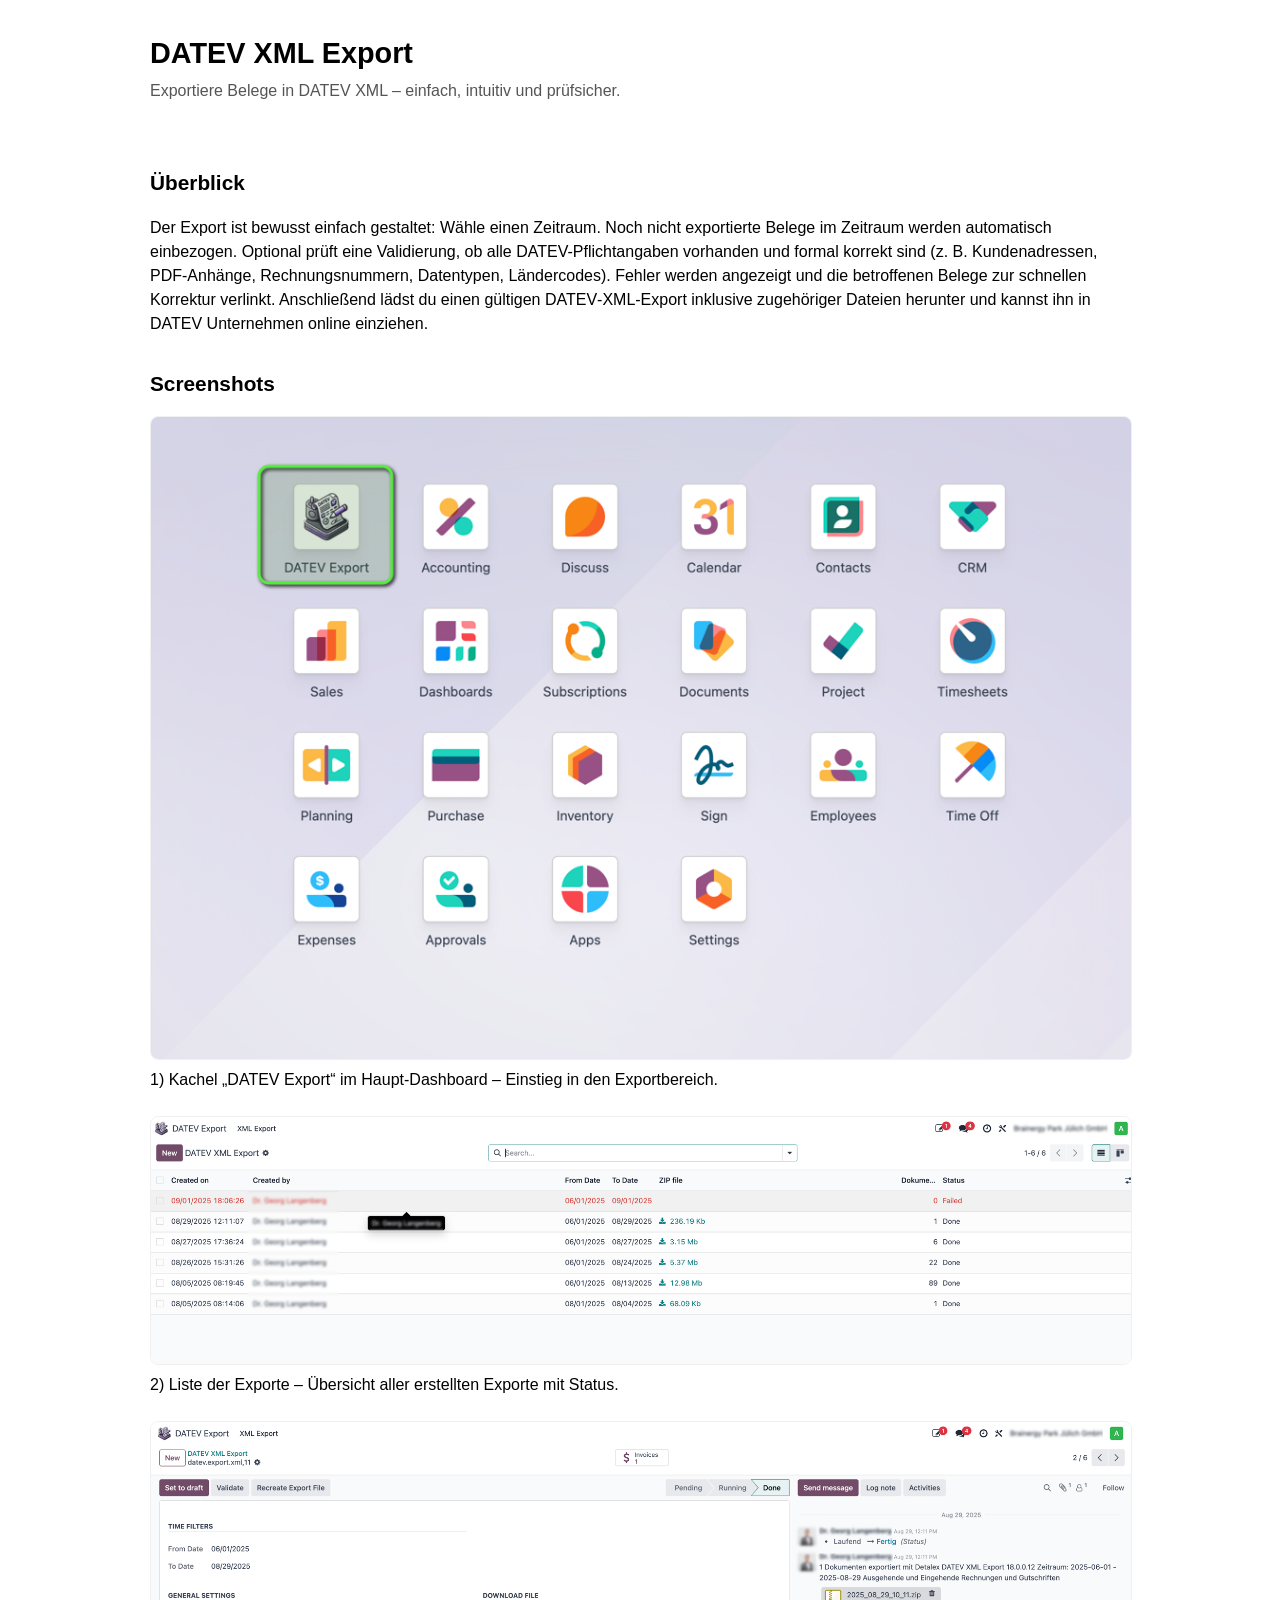
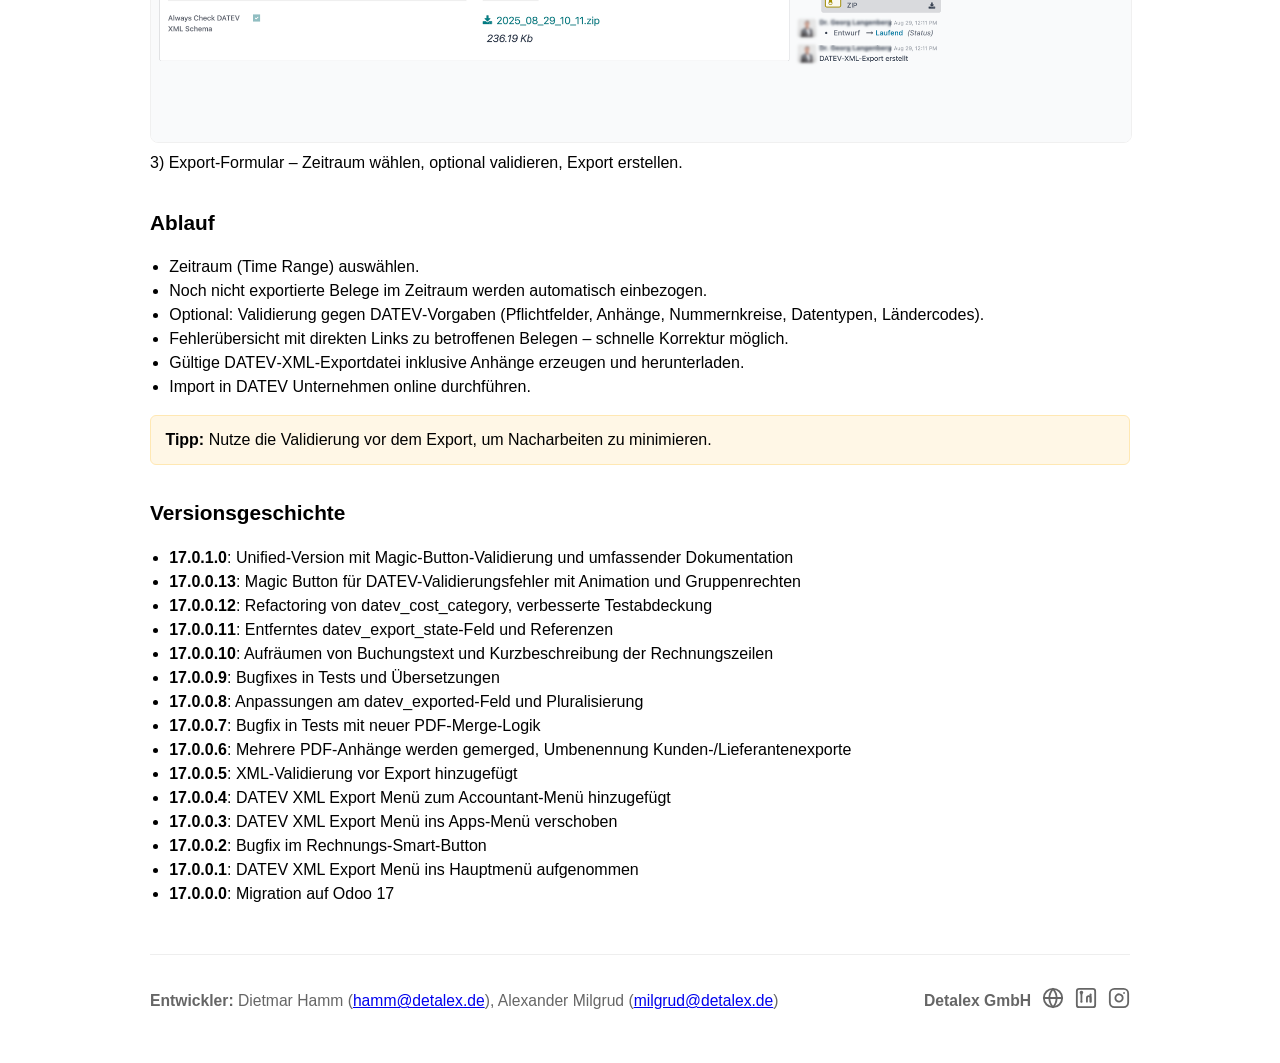
==== dtx_datev_export_xml/static/description/index.html @ f7211de0 "Update DATEV export modules for Odoo 17.0 Modules updated:   • dtx_datev_export_xml   • dtx_datev_ex" ====
<!DOCTYPE html>
<html lang="de">
<head>
  <meta charset="utf-8" />
  <meta name="viewport" content="width=device-width, initial-scale=1" />
  <title>DATEV XML Export</title>
  <style>
    :root {
      color-scheme: light dark;
    }
    body {
      font-family: -apple-system, BlinkMacSystemFont, Segoe UI, Roboto, Helvetica, Arial, "Apple Color Emoji", "Segoe UI Emoji";
      line-height: 1.5;
      margin: 0;
      padding: 0 1rem 3rem;
      max-width: 980px;
      margin-inline: auto;
    }
    header {
      padding: 2rem 0 1rem;
    }
    h1 { margin: 0 0 .25rem; font-size: 1.8rem; }
    h2 { margin-top: 2rem; font-size: 1.3rem; }
    p.lead { color: #555; margin-top: 0; }
    .grid img {
      display: block;
      width: 100%;
      height: auto;
      border-radius: 8px;
      border: 1px solid rgba(0,0,0,.06);
      margin-bottom: .5rem;
    }
    .grid p {
      margin-bottom: 1.5rem;
    }
    ul { padding-left: 1.2rem; }
    .note {
      background: #fff7e6;
      border: 1px solid #ffe8b3;
      padding: .75rem .9rem;
      border-radius: 6px;
    }
    @media (prefers-color-scheme: dark) {
      body { color: #ddd; background: #111; }
      p.lead { color: #bbb; }
      figure { background: #1a1a1a; border-color: #2a2a2a; }
      figcaption { background: #151515; border-top-color: #2a2a2a; color: #bbb; }
      .note { background: #2a2418; border-color: #4a3c1a; }
    }
  </style>
</head>
<body>
  <header>
    <h1>DATEV XML Export</h1>
    <p class="lead">Exportiere Belege in DATEV XML – einfach, intuitiv und prüfsicher.</p>
  </header>

  <section>
    <h2>Überblick</h2>
    <p>
      Der Export ist bewusst einfach gestaltet: Wähle einen Zeitraum. Noch nicht exportierte Belege
      im Zeitraum werden automatisch einbezogen. Optional prüft eine Validierung, ob alle DATEV-Pflichtangaben
      vorhanden und formal korrekt sind (z.&nbsp;B. Kundenadressen, PDF‑Anhänge, Rechnungsnummern, Datentypen,
      Ländercodes). Fehler werden angezeigt und die betroffenen Belege zur schnellen Korrektur verlinkt.
      Anschließend lädst du einen gültigen DATEV‑XML‑Export inklusive zugehöriger Dateien herunter und kannst
      ihn in DATEV Unternehmen online einziehen.
    </p>
  </section>

  <section>
    <h2>Screenshots</h2>
    <div class="grid">
      <p>
        <img src="./1.png" alt="Kachel DATEV Export im Haupt-Dashboard" />
        1) Kachel „DATEV Export“ im Haupt‑Dashboard – Einstieg in den Exportbereich.
      </p>
      <p>
        <img src="./2.png" alt="Liste der Exporte mit Status" />
        2) Liste der Exporte – Übersicht aller erstellten Exporte mit Status.
      </p>
      <p>
        <img src="./3.png" alt="Exportformular mit Zeitraum und Validierungsoptionen" />
        3) Export‑Formular – Zeitraum wählen, optional validieren, Export erstellen.
      </p>
    </div>
  </section>

  <section>
    <h2>Ablauf</h2>
    <ul>
      <li>Zeitraum (Time Range) auswählen.</li>
      <li>Noch nicht exportierte Belege im Zeitraum werden automatisch einbezogen.</li>
      <li>Optional: Validierung gegen DATEV‑Vorgaben (Pflichtfelder, Anhänge, Nummernkreise, Datentypen, Ländercodes).</li>
      <li>Fehlerübersicht mit direkten Links zu betroffenen Belegen – schnelle Korrektur möglich.</li>
      <li>Gültige DATEV‑XML‑Exportdatei inklusive Anhänge erzeugen und herunterladen.</li>
      <li>Import in DATEV Unternehmen online durchführen.</li>
    </ul>
    <p class="note"><strong>Tipp:</strong> Nutze die Validierung vor dem Export, um Nacharbeiten zu minimieren.</p>
  </section>
  <section>
    <h2>Versionsgeschichte</h2>
    <ul>
      <li><b>17.0.1.0</b>: Unified-Version mit Magic-Button-Validierung und umfassender Dokumentation</li>
      <li><b>17.0.0.13</b>: Magic Button für DATEV-Validierungsfehler mit Animation und Gruppenrechten</li>
      <li><b>17.0.0.12</b>: Refactoring von datev_cost_category, verbesserte Testabdeckung</li>
      <li><b>17.0.0.11</b>: Entferntes datev_export_state-Feld und Referenzen</li>
      <li><b>17.0.0.10</b>: Aufräumen von Buchungstext und Kurzbeschreibung der Rechnungszeilen</li>
      <li><b>17.0.0.9</b>: Bugfixes in Tests und Übersetzungen</li>
      <li><b>17.0.0.8</b>: Anpassungen am datev_exported-Feld und Pluralisierung</li>
      <li><b>17.0.0.7</b>: Bugfix in Tests mit neuer PDF-Merge-Logik</li>
      <li><b>17.0.0.6</b>: Mehrere PDF-Anhänge werden gemerged, Umbenennung Kunden-/Lieferantenexporte</li>
      <li><b>17.0.0.5</b>: XML-Validierung vor Export hinzugefügt</li>
      <li><b>17.0.0.4</b>: DATEV XML Export Menü zum Accountant-Menü hinzugefügt</li>
      <li><b>17.0.0.3</b>: DATEV XML Export Menü ins Apps-Menü verschoben</li>
      <li><b>17.0.0.2</b>: Bugfix im Rechnungs-Smart-Button</li>
      <li><b>17.0.0.1</b>: DATEV XML Export Menü ins Hauptmenü aufgenommen</li>
      <li><b>17.0.0.0</b>: Migration auf Odoo 17</li>
    </ul>
  </section>
  <footer style="margin-top:3rem; padding-top:2rem; border-top:1px solid #eee; font-size:.98rem; color:#666; display:flex; flex-wrap:wrap; align-items:center; gap:1.2em;">
    <div>
      <strong>Entwickler:</strong> Dietmar Hamm (<a href="mailto:hamm@detalex.de">hamm@detalex.de</a>),
      Alexander Milgrud (<a href="mailto:milgrud@detalex.de">milgrud@detalex.de</a>)
    </div>
    <div style="margin-left:auto; display:flex; align-items:center; gap:.7em;">
      <strong>Detalex GmbH</strong>
      <a href="https://detalex.de" target="_blank" title="Website" style="display:inline-block; vertical-align:middle;"><svg width="22" height="22" viewBox="0 0 24 24" fill="none" stroke="#666" stroke-width="2" stroke-linecap="round" stroke-linejoin="round"><circle cx="12" cy="12" r="10"/><line x1="2" y1="12" x2="22" y2="12"/><path d="M12 2a15.3 15.3 0 0 1 4 10 15.3 15.3 0 0 1-4 10 15.3 15.3 0 0 1-4-10A15.3 15.3 0 0 1 12 2z"/></svg></a>
      <a href="https://www.linkedin.com/in/dietmar-hamm-22a93b75/" target="_blank" title="LinkedIn" style="display:inline-block; vertical-align:middle;"><svg width="22" height="22" viewBox="0 0 24 24" fill="none" stroke="#666" stroke-width="2" stroke-linecap="round" stroke-linejoin="round"><rect x="2" y="2" width="20" height="20" rx="2.5"/><line x1="7" y1="8" x2="7" y2="16"/><line x1="7" y1="16" x2="7" y2="16"/><circle cx="7" cy="6" r="1"/><path d="M17 16v-4a2 2 0 0 0-4 0v4"/><line x1="17" y1="8" x2="17" y2="16"/></svg></a>
      <a href="https://www.instagram.com/detalex_gmbh/" target="_blank" title="Instagram" style="display:inline-block; vertical-align:middle;"><svg width="22" height="22" viewBox="0 0 24 24" fill="none" stroke="#666" stroke-width="2" stroke-linecap="round" stroke-linejoin="round"><rect x="2" y="2" width="20" height="20" rx="5"/><path d="M16 11.37A4 4 0 1 1 12.63 8 4 4 0 0 1 16 11.37z"/><line x1="17.5" y1="6.5" x2="17.5" y2="6.5"/></svg></a>
    </div>
  </footer>
</body>
</html>
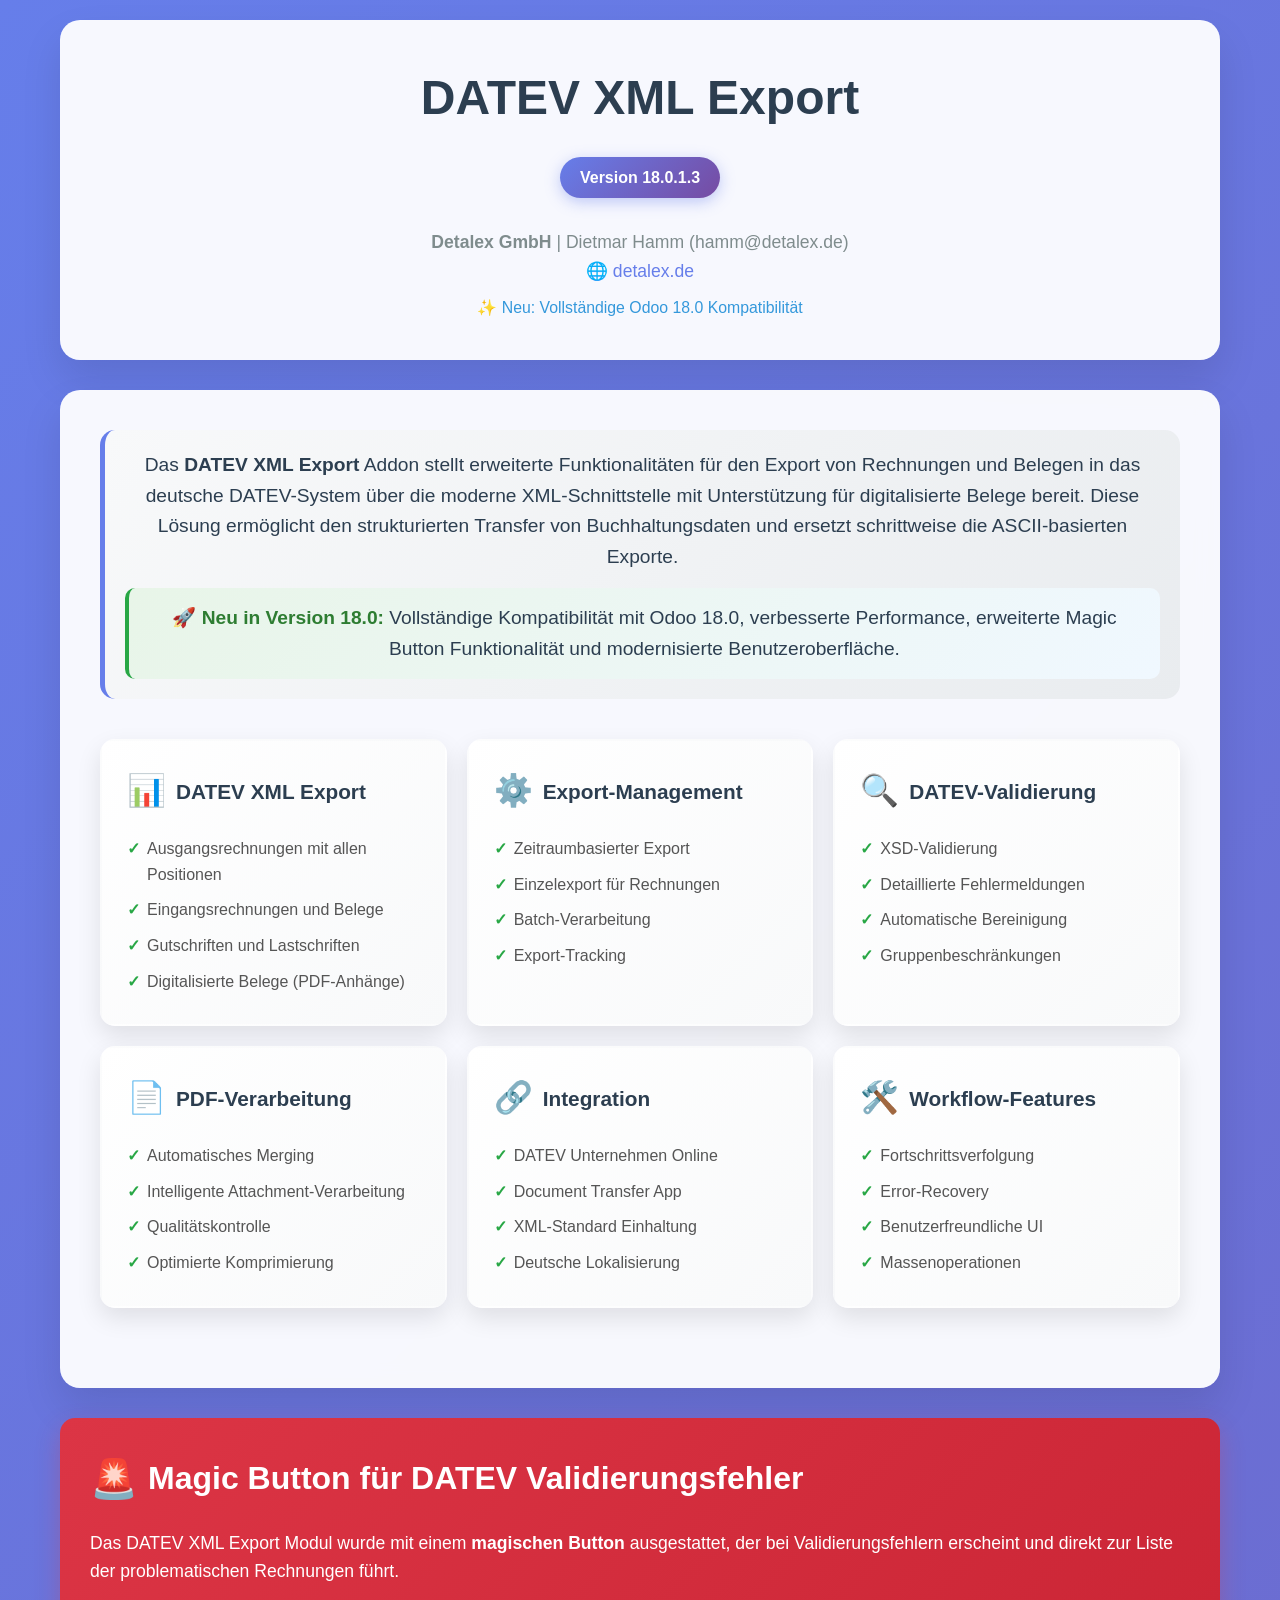
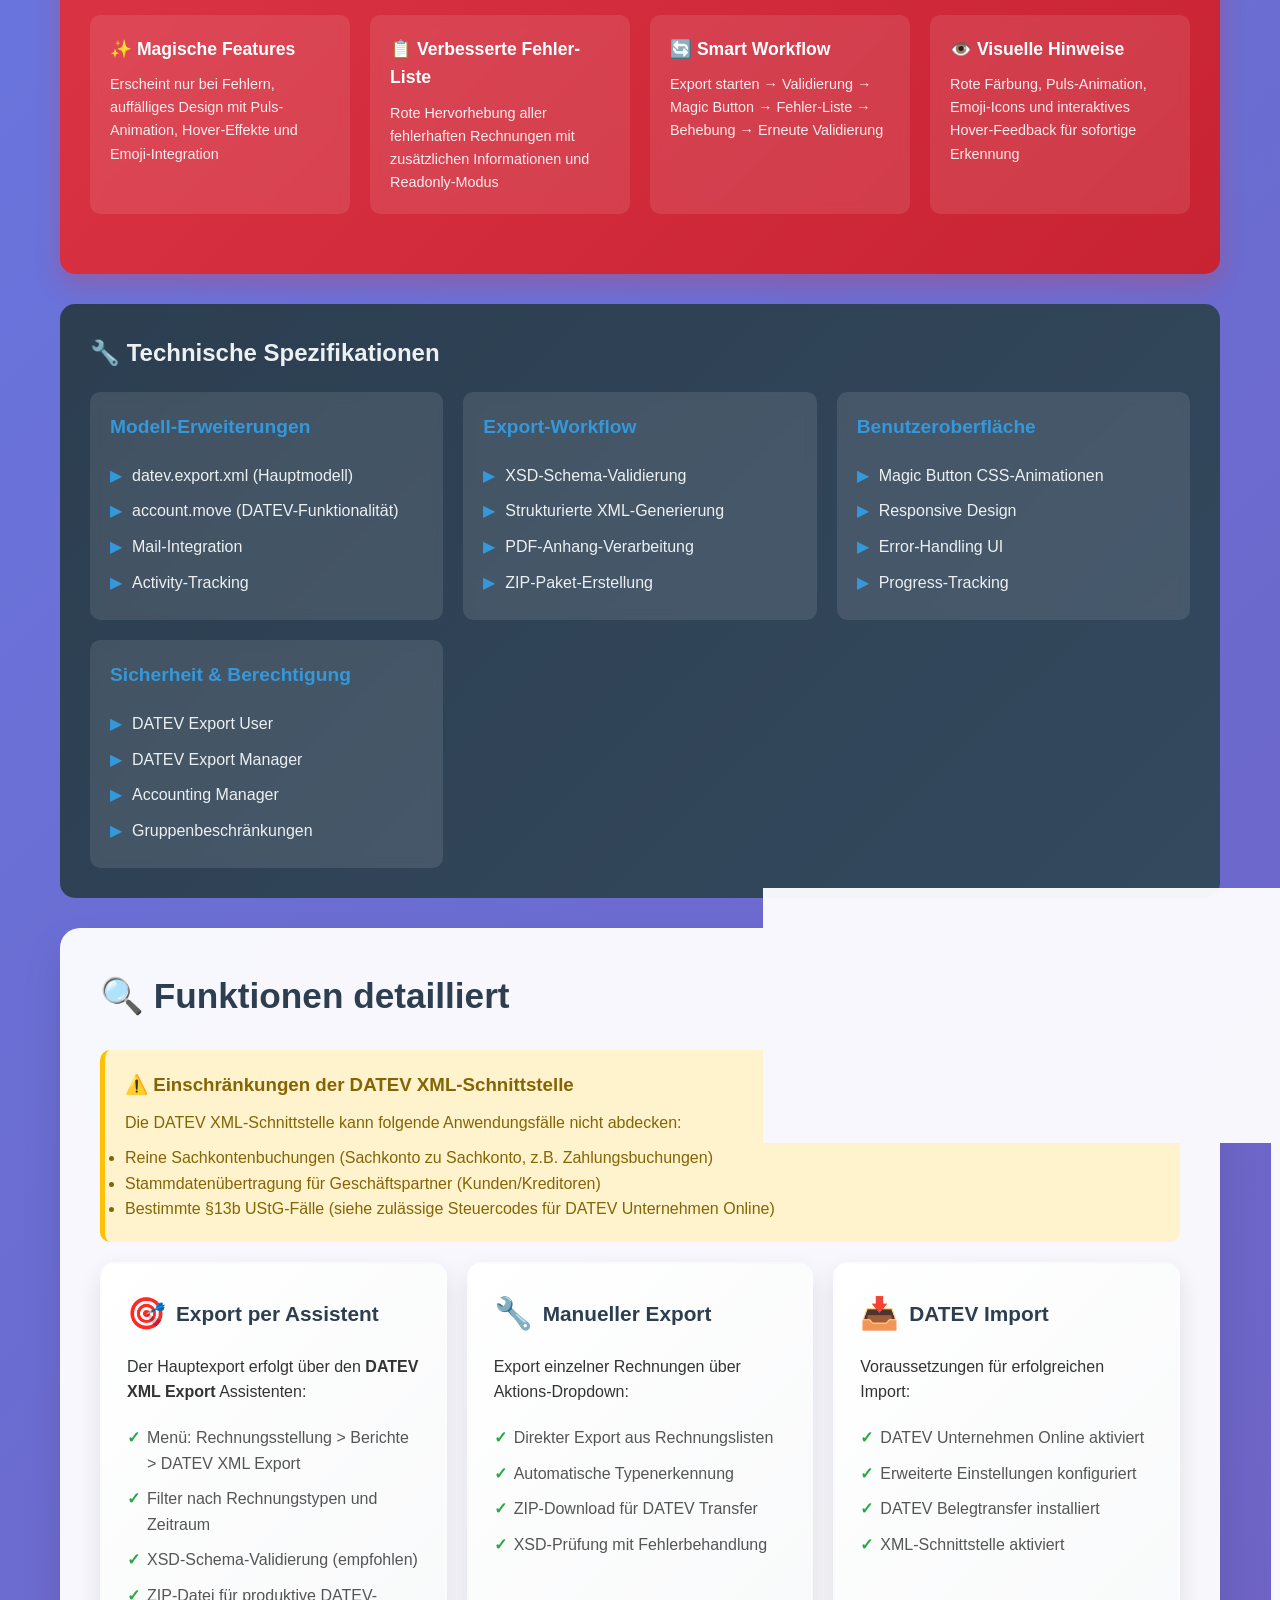
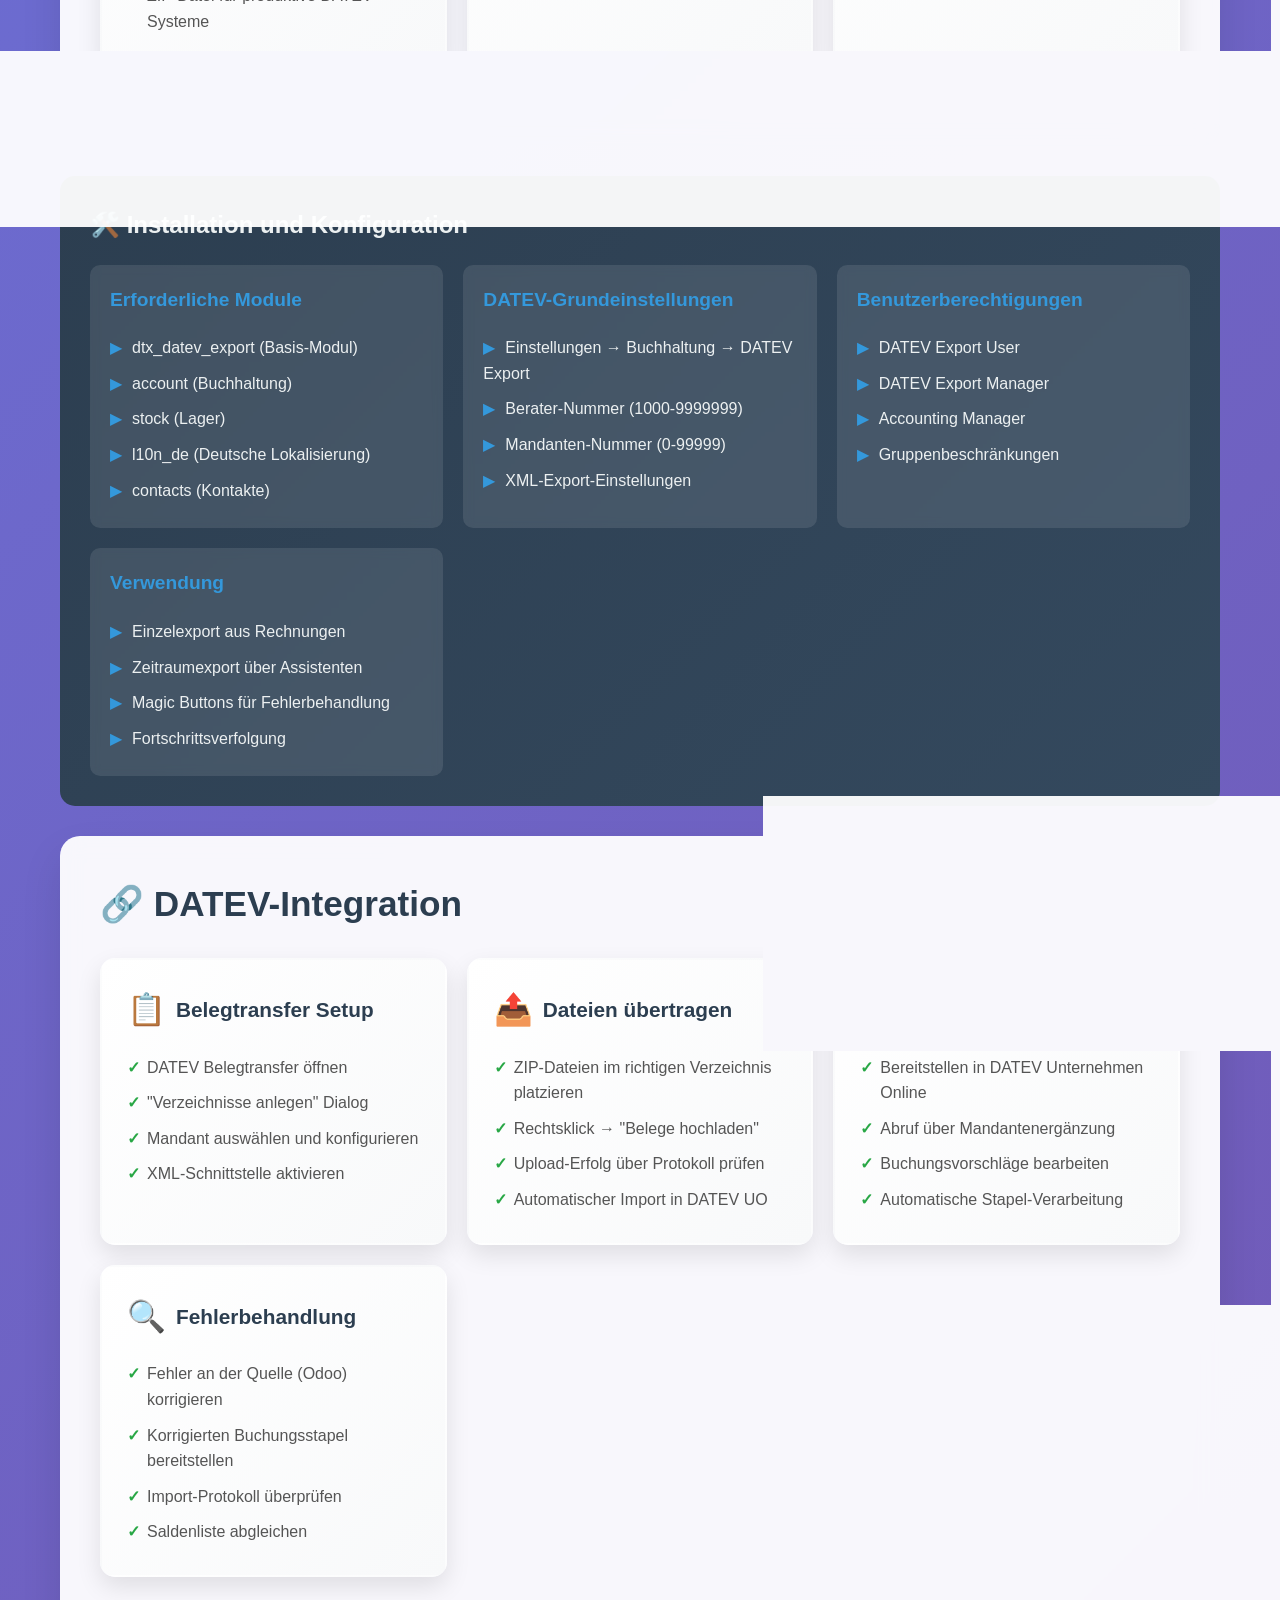
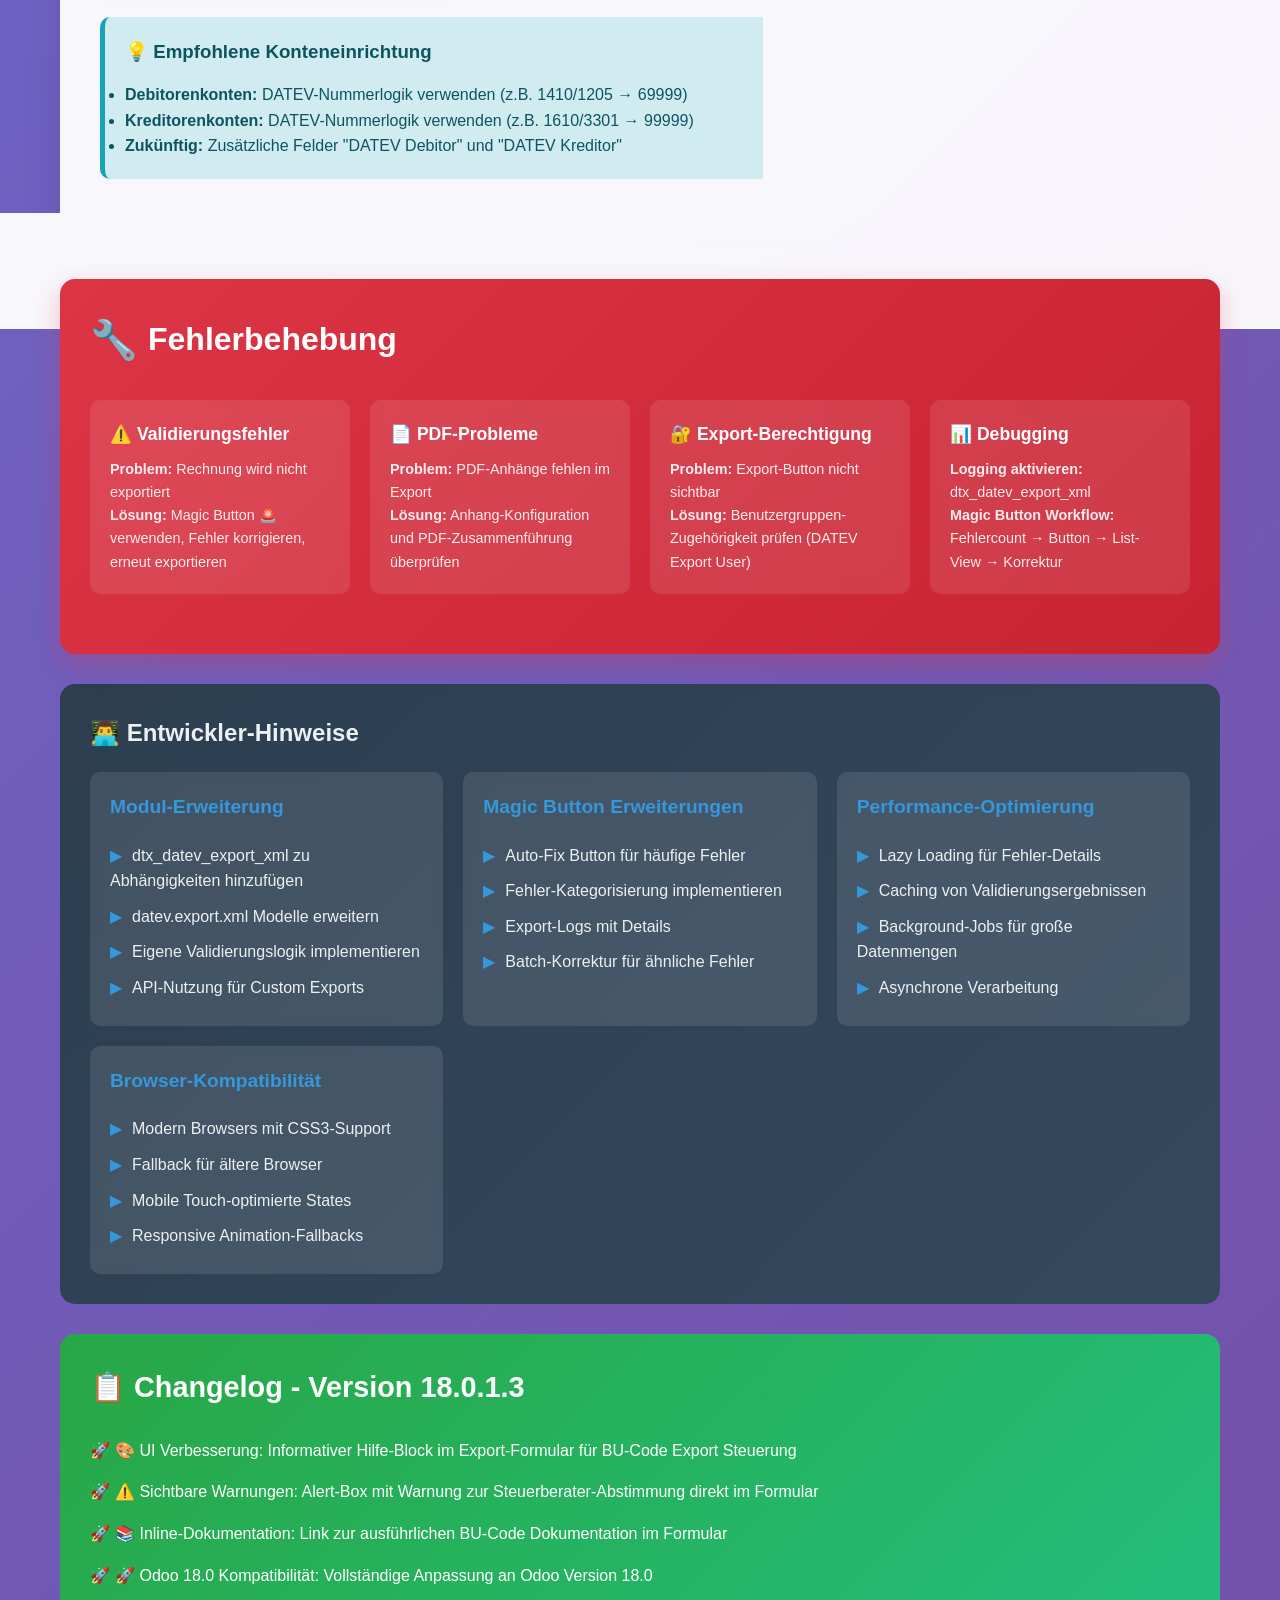
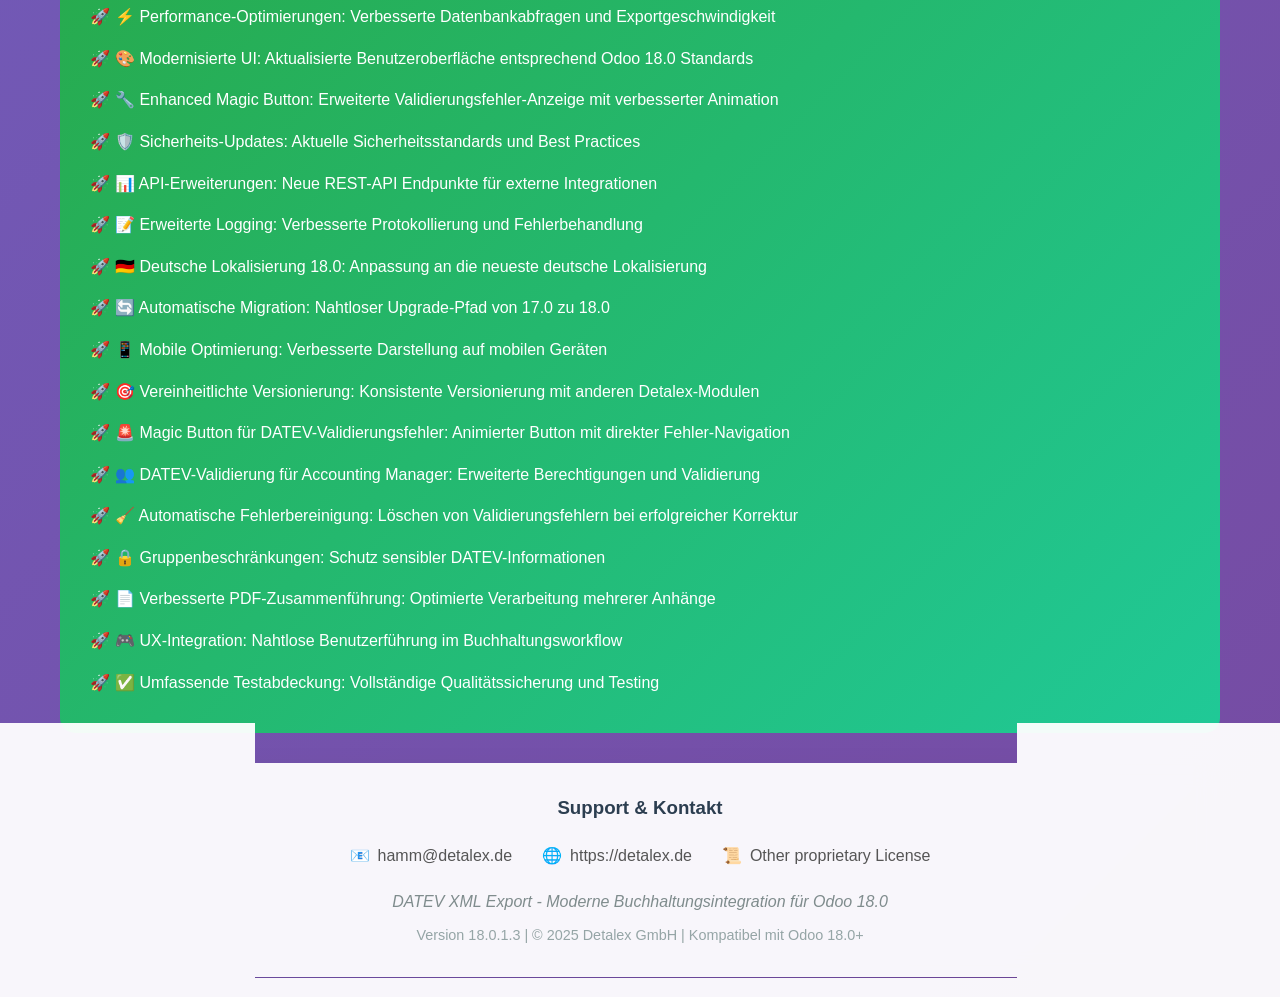
==== commit 75868050: "Update DATEV export modules for Odoo 18.0 Modules updated:   • dtx_datev_export_xml   • dtx_datev_ex" ====
--- a/dtx_datev_export_xml/static/description/index.html
+++ b/dtx_datev_export_xml/static/description/index.html
@@ -1,133 +1,791 @@
 <!DOCTYPE html>
 <html lang="de">
 <head>
-  <meta charset="utf-8" />
-  <meta name="viewport" content="width=device-width, initial-scale=1" />
-  <title>DATEV XML Export</title>
-  <style>
-    :root {
-      color-scheme: light dark;
-    }
-    body {
-      font-family: -apple-system, BlinkMacSystemFont, Segoe UI, Roboto, Helvetica, Arial, "Apple Color Emoji", "Segoe UI Emoji";
-      line-height: 1.5;
-      margin: 0;
-      padding: 0 1rem 3rem;
-      max-width: 980px;
-      margin-inline: auto;
-    }
-    header {
-      padding: 2rem 0 1rem;
-    }
-    h1 { margin: 0 0 .25rem; font-size: 1.8rem; }
-    h2 { margin-top: 2rem; font-size: 1.3rem; }
-    p.lead { color: #555; margin-top: 0; }
-    .grid img {
-      display: block;
-      width: 100%;
-      height: auto;
-      border-radius: 8px;
-      border: 1px solid rgba(0,0,0,.06);
-      margin-bottom: .5rem;
-    }
-    .grid p {
-      margin-bottom: 1.5rem;
-    }
-    ul { padding-left: 1.2rem; }
-    .note {
-      background: #fff7e6;
-      border: 1px solid #ffe8b3;
-      padding: .75rem .9rem;
-      border-radius: 6px;
-    }
-    @media (prefers-color-scheme: dark) {
-      body { color: #ddd; background: #111; }
-      p.lead { color: #bbb; }
-      figure { background: #1a1a1a; border-color: #2a2a2a; }
-      figcaption { background: #151515; border-top-color: #2a2a2a; color: #bbb; }
-      .note { background: #2a2418; border-color: #4a3c1a; }
-    }
-  </style>
+    <meta charset="UTF-8">
+    <meta name="viewport" content="width=device-width, initial-scale=1.0">
+    <title>DATEV XML Export - Detalex GmbH</title>
+    <style>
+        * {
+            margin: 0;
+            padding: 0;
+            box-sizing: border-box;
+        }
+
+        body {
+            font-family: 'Segoe UI', Tahoma, Geneva, Verdana, sans-serif;
+            line-height: 1.6;
+            color: #333;
+            background: linear-gradient(135deg, #667eea 0%, #764ba2 100%);
+            min-height: 100vh;
+        }
+
+        .container {
+            max-width: 1200px;
+            margin: 0 auto;
+            padding: 20px;
+        }
+
+        .header {
+            background: rgba(255, 255, 255, 0.95);
+            backdrop-filter: blur(10px);
+            border-radius: 20px;
+            padding: 40px;
+            margin-bottom: 30px;
+            box-shadow: 0 20px 40px rgba(0, 0, 0, 0.1);
+            text-align: center;
+        }
+
+        .header h1 {
+            color: #2c3e50;
+            font-size: 3em;
+            margin-bottom: 10px;
+            font-weight: 700;
+        }
+
+        .version-badge {
+            display: inline-block;
+            background: linear-gradient(135deg, #667eea, #764ba2);
+            color: white;
+            padding: 8px 20px;
+            border-radius: 25px;
+            font-weight: bold;
+            margin: 10px;
+            box-shadow: 0 4px 15px rgba(102, 126, 234, 0.4);
+        }
+
+        .company-info {
+            color: #7f8c8d;
+            margin-top: 20px;
+            font-size: 1.1em;
+        }
+
+        .main-content {
+            background: rgba(255, 255, 255, 0.95);
+            backdrop-filter: blur(10px);
+            border-radius: 20px;
+            padding: 40px;
+            margin-bottom: 30px;
+            box-shadow: 0 20px 40px rgba(0, 0, 0, 0.1);
+        }
+
+        .description {
+            font-size: 1.2em;
+            color: #2c3e50;
+            margin-bottom: 40px;
+            text-align: center;
+            padding: 20px;
+            background: linear-gradient(135deg, #f8f9fa, #e9ecef);
+            border-radius: 15px;
+            border-left: 5px solid #667eea;
+        }
+
+        .nav-grid {
+            display: grid;
+            grid-template-columns: repeat(auto-fit, minmax(300px, 1fr));
+            gap: 20px;
+            margin-bottom: 40px;
+        }
+
+        .nav-card {
+            background: linear-gradient(135deg, #ffffff, #f8f9fa);
+            border-radius: 15px;
+            padding: 25px;
+            box-shadow: 0 10px 25px rgba(0, 0, 0, 0.1);
+            transition: all 0.3s ease;
+            cursor: pointer;
+            border: 2px solid transparent;
+        }
+
+        .nav-card:hover {
+            transform: translateY(-5px);
+            box-shadow: 0 15px 35px rgba(0, 0, 0, 0.15);
+            border-color: #667eea;
+        }
+
+        .nav-card h3 {
+            color: #2c3e50;
+            margin-bottom: 15px;
+            font-size: 1.3em;
+            display: flex;
+            align-items: center;
+        }
+
+        .nav-card .icon {
+            font-size: 1.5em;
+            margin-right: 10px;
+            color: #667eea;
+        }
+
+        .nav-card ul {
+            list-style: none;
+            color: #555;
+        }
+
+        .nav-card li {
+            padding: 5px 0;
+            padding-left: 20px;
+            position: relative;
+        }
+
+        .nav-card li:before {
+            content: "✓";
+            position: absolute;
+            left: 0;
+            color: #28a745;
+            font-weight: bold;
+        }
+
+        .magic-button-section {
+            background: linear-gradient(135deg, #dc3545, #c82333);
+            color: white;
+            border-radius: 15px;
+            padding: 30px;
+            margin: 30px 0;
+            box-shadow: 0 10px 25px rgba(220, 53, 69, 0.3);
+            position: relative;
+            overflow: hidden;
+        }
+
+        .magic-button-section::before {
+            content: "";
+            position: absolute;
+            top: 0;
+            left: -100%;
+            width: 100%;
+            height: 100%;
+            background: linear-gradient(90deg, transparent, rgba(255, 255, 255, 0.2), transparent);
+            animation: shine 3s infinite;
+        }
+
+        @keyframes shine {
+            0% { left: -100%; }
+            50% { left: 100%; }
+            100% { left: 100%; }
+        }
+
+        .magic-button-section h2 {
+            font-size: 2em;
+            margin-bottom: 20px;
+            display: flex;
+            align-items: center;
+        }
+
+        .magic-button-section .emoji {
+            font-size: 1.2em;
+            margin-right: 10px;
+            animation: pulse 2s infinite;
+        }
+
+        @keyframes pulse {
+            0% { transform: scale(1); }
+            50% { transform: scale(1.1); }
+            100% { transform: scale(1); }
+        }
+
+        .features-grid {
+            display: grid;
+            grid-template-columns: repeat(auto-fit, minmax(250px, 1fr));
+            gap: 20px;
+            margin: 30px 0;
+        }
+
+        .feature-card {
+            background: rgba(255, 255, 255, 0.1);
+            border-radius: 10px;
+            padding: 20px;
+            backdrop-filter: blur(5px);
+        }
+
+        .feature-card h4 {
+            color: #fff;
+            margin-bottom: 10px;
+            font-size: 1.1em;
+        }
+
+        .feature-card p {
+            color: rgba(255, 255, 255, 0.9);
+            font-size: 0.9em;
+        }
+
+        .tech-specs {
+            background: linear-gradient(135deg, #2c3e50, #34495e);
+            color: white;
+            border-radius: 15px;
+            padding: 30px;
+            margin: 30px 0;
+        }
+
+        .tech-specs h2 {
+            margin-bottom: 20px;
+            color: #ecf0f1;
+        }
+
+        .tech-grid {
+            display: grid;
+            grid-template-columns: repeat(auto-fit, minmax(300px, 1fr));
+            gap: 20px;
+        }
+
+        .tech-item {
+            background: rgba(255, 255, 255, 0.1);
+            border-radius: 10px;
+            padding: 20px;
+            backdrop-filter: blur(5px);
+        }
+
+        .tech-item h4 {
+            color: #3498db;
+            margin-bottom: 15px;
+            font-size: 1.2em;
+        }
+
+        .tech-item ul {
+            list-style: none;
+        }
+
+        .tech-item li {
+            padding: 5px 0;
+            color: #ecf0f1;
+        }
+
+        .tech-item li:before {
+            content: "▶";
+            margin-right: 10px;
+            color: #3498db;
+        }
+
+        .footer {
+            background: rgba(255, 255, 255, 0.95);
+            backdrop-filter: blur(10px);
+            border-radius: 20px;
+            padding: 30px;
+            text-align: center;
+            box-shadow: 0 20px 40px rgba(0, 0, 0, 0.1);
+        }
+
+        .footer h3 {
+            color: #2c3e50;
+            margin-bottom: 15px;
+        }
+
+        .contact-info {
+            display: flex;
+            justify-content: center;
+            gap: 30px;
+            flex-wrap: wrap;
+            margin-top: 20px;
+        }
+
+        .contact-item {
+            display: flex;
+            align-items: center;
+            color: #555;
+        }
+
+        .contact-item .icon {
+            margin-right: 8px;
+            color: #667eea;
+        }
+
+        .responsive-image {
+            max-width: 100%;
+            height: auto;
+            border-radius: 10px;
+            box-shadow: 0 10px 25px rgba(0, 0, 0, 0.15);
+            margin: 20px 0;
+        }
+
+        @media (max-width: 768px) {
+            .header h1 {
+                font-size: 2em;
+            }
+
+            .nav-grid {
+                grid-template-columns: 1fr;
+            }
+
+            .contact-info {
+                flex-direction: column;
+                gap: 15px;
+            }
+        }
+
+        .changelog {
+            background: linear-gradient(135deg, #28a745, #20c997);
+            color: white;
+            border-radius: 15px;
+            padding: 30px;
+            margin: 30px 0;
+        }
+
+        .changelog h2 {
+            margin-bottom: 20px;
+            font-size: 1.8em;
+        }
+
+        .changelog ul {
+            list-style: none;
+        }
+
+        .changelog li {
+            padding: 8px 0;
+            padding-left: 25px;
+            position: relative;
+        }
+
+        .changelog li:before {
+            content: "🚀";
+            position: absolute;
+            left: 0;
+        }
+    </style>
 </head>
 <body>
-  <header>
-    <h1>DATEV XML Export</h1>
-    <p class="lead">Exportiere Belege in DATEV XML – einfach, intuitiv und prüfsicher.</p>
-  </header>
-
-  <section>
-    <h2>Überblick</h2>
-    <p>
-      Der Export ist bewusst einfach gestaltet: Wähle einen Zeitraum. Noch nicht exportierte Belege
-      im Zeitraum werden automatisch einbezogen. Optional prüft eine Validierung, ob alle DATEV-Pflichtangaben
-      vorhanden und formal korrekt sind (z.&nbsp;B. Kundenadressen, PDF‑Anhänge, Rechnungsnummern, Datentypen,
-      Ländercodes). Fehler werden angezeigt und die betroffenen Belege zur schnellen Korrektur verlinkt.
-      Anschließend lädst du einen gültigen DATEV‑XML‑Export inklusive zugehöriger Dateien herunter und kannst
-      ihn in DATEV Unternehmen online einziehen.
-    </p>
-  </section>
-
-  <section>
-    <h2>Screenshots</h2>
-    <div class="grid">
-      <p>
-        <img src="./1.png" alt="Kachel DATEV Export im Haupt-Dashboard" />
-        1) Kachel „DATEV Export“ im Haupt‑Dashboard – Einstieg in den Exportbereich.
-      </p>
-      <p>
-        <img src="./2.png" alt="Liste der Exporte mit Status" />
-        2) Liste der Exporte – Übersicht aller erstellten Exporte mit Status.
-      </p>
-      <p>
-        <img src="./3.png" alt="Exportformular mit Zeitraum und Validierungsoptionen" />
-        3) Export‑Formular – Zeitraum wählen, optional validieren, Export erstellen.
-      </p>
+    <div class="container">
+        <!-- Header -->
+        <div class="header">
+            <h1>DATEV XML Export</h1>
+            <div class="version-badge">Version 18.0.1.3</div>
+            <div class="company-info">
+                <strong>Detalex GmbH</strong> | Dietmar Hamm (hamm@detalex.de)<br>
+                <a href="https://detalex.de" target="_blank" style="color: #667eea; text-decoration: none;">🌐 detalex.de</a>
+                <div style="margin-top: 10px; font-size: 0.9em; color: #3498db;">
+                    ✨ Neu: Vollständige Odoo 18.0 Kompatibilität
+                </div>
+            </div>
+        </div>
+
+        <!-- Main Description -->
+        <div class="main-content">
+            <div class="description">
+                Das <strong>DATEV XML Export</strong> Addon stellt erweiterte Funktionalitäten für den Export von Rechnungen und Belegen in das deutsche DATEV-System über die moderne XML-Schnittstelle mit Unterstützung für digitalisierte Belege bereit. Diese Lösung ermöglicht den strukturierten Transfer von Buchhaltungsdaten und ersetzt schrittweise die ASCII-basierten Exporte.
+                <div style="margin-top: 15px; padding: 15px; background: linear-gradient(135deg, #e8f5e8, #f0f8ff); border-radius: 10px; border-left: 4px solid #28a745;">
+                    <strong style="color: #2e7d32;">🚀 Neu in Version 18.0:</strong> Vollständige Kompatibilität mit Odoo 18.0, verbesserte Performance, erweiterte Magic Button Funktionalität und modernisierte Benutzeroberfläche.
+                </div>
+            </div>
+
+            <!-- Navigation Grid -->
+            <div class="nav-grid">
+                <div class="nav-card">
+                    <h3><span class="icon">📊</span>DATEV XML Export</h3>
+                    <ul>
+                        <li>Ausgangsrechnungen mit allen Positionen</li>
+                        <li>Eingangsrechnungen und Belege</li>
+                        <li>Gutschriften und Lastschriften</li>
+                        <li>Digitalisierte Belege (PDF-Anhänge)</li>
+                    </ul>
+                </div>
+
+                <div class="nav-card">
+                    <h3><span class="icon">⚙️</span>Export-Management</h3>
+                    <ul>
+                        <li>Zeitraumbasierter Export</li>
+                        <li>Einzelexport für Rechnungen</li>
+                        <li>Batch-Verarbeitung</li>
+                        <li>Export-Tracking</li>
+                    </ul>
+                </div>
+
+                <div class="nav-card">
+                    <h3><span class="icon">🔍</span>DATEV-Validierung</h3>
+                    <ul>
+                        <li>XSD-Validierung</li>
+                        <li>Detaillierte Fehlermeldungen</li>
+                        <li>Automatische Bereinigung</li>
+                        <li>Gruppenbeschränkungen</li>
+                    </ul>
+                </div>
+
+                <div class="nav-card">
+                    <h3><span class="icon">📄</span>PDF-Verarbeitung</h3>
+                    <ul>
+                        <li>Automatisches Merging</li>
+                        <li>Intelligente Attachment-Verarbeitung</li>
+                        <li>Qualitätskontrolle</li>
+                        <li>Optimierte Komprimierung</li>
+                    </ul>
+                </div>
+
+                <div class="nav-card">
+                    <h3><span class="icon">🔗</span>Integration</h3>
+                    <ul>
+                        <li>DATEV Unternehmen Online</li>
+                        <li>Document Transfer App</li>
+                        <li>XML-Standard Einhaltung</li>
+                        <li>Deutsche Lokalisierung</li>
+                    </ul>
+                </div>
+
+                <div class="nav-card">
+                    <h3><span class="icon">🛠️</span>Workflow-Features</h3>
+                    <ul>
+                        <li>Fortschrittsverfolgung</li>
+                        <li>Error-Recovery</li>
+                        <li>Benutzerfreundliche UI</li>
+                        <li>Massenoperationen</li>
+                    </ul>
+                </div>
+            </div>
+        </div>
+
+        <!-- Magic Button Section -->
+        <div class="magic-button-section">
+            <h2><span class="emoji">🚨</span>Magic Button für DATEV Validierungsfehler</h2>
+            <p style="font-size: 1.1em; margin-bottom: 20px;">
+                Das DATEV XML Export Modul wurde mit einem <strong>magischen Button</strong> ausgestattet, der bei Validierungsfehlern erscheint und direkt zur Liste der problematischen Rechnungen führt.
+            </p>
+
+            <div class="features-grid">
+                <div class="feature-card">
+                    <h4>✨ Magische Features</h4>
+                    <p>Erscheint nur bei Fehlern, auffälliges Design mit Puls-Animation, Hover-Effekte und Emoji-Integration</p>
+                </div>
+
+                <div class="feature-card">
+                    <h4>📋 Verbesserte Fehler-Liste</h4>
+                    <p>Rote Hervorhebung aller fehlerhaften Rechnungen mit zusätzlichen Informationen und Readonly-Modus</p>
+                </div>
+
+                <div class="feature-card">
+                    <h4>🔄 Smart Workflow</h4>
+                    <p>Export starten → Validierung → Magic Button → Fehler-Liste → Behebung → Erneute Validierung</p>
+                </div>
+
+                <div class="feature-card">
+                    <h4>👁️ Visuelle Hinweise</h4>
+                    <p>Rote Färbung, Puls-Animation, Emoji-Icons und interaktives Hover-Feedback für sofortige Erkennung</p>
+                </div>
+            </div>
+        </div>
+
+        <!-- Technical Specifications -->
+        <div class="tech-specs">
+            <h2>🔧 Technische Spezifikationen</h2>
+            <div class="tech-grid">
+                <div class="tech-item">
+                    <h4>Modell-Erweiterungen</h4>
+                    <ul>
+                        <li>datev.export.xml (Hauptmodell)</li>
+                        <li>account.move (DATEV-Funktionalität)</li>
+                        <li>Mail-Integration</li>
+                        <li>Activity-Tracking</li>
+                    </ul>
+                </div>
+
+                <div class="tech-item">
+                    <h4>Export-Workflow</h4>
+                    <ul>
+                        <li>XSD-Schema-Validierung</li>
+                        <li>Strukturierte XML-Generierung</li>
+                        <li>PDF-Anhang-Verarbeitung</li>
+                        <li>ZIP-Paket-Erstellung</li>
+                    </ul>
+                </div>
+
+                <div class="tech-item">
+                    <h4>Benutzeroberfläche</h4>
+                    <ul>
+                        <li>Magic Button CSS-Animationen</li>
+                        <li>Responsive Design</li>
+                        <li>Error-Handling UI</li>
+                        <li>Progress-Tracking</li>
+                    </ul>
+                </div>
+
+                <div class="tech-item">
+                    <h4>Sicherheit & Berechtigung</h4>
+                    <ul>
+                        <li>DATEV Export User</li>
+                        <li>DATEV Export Manager</li>
+                        <li>Accounting Manager</li>
+                        <li>Gruppenbeschränkungen</li>
+                    </ul>
+                </div>
+            </div>
+        </div>
+
+        <!-- Detaillierte Funktionen -->
+        <div class="main-content">
+            <h2 style="color: #2c3e50; margin-bottom: 25px; font-size: 2.2em;">🔍 Funktionen detailliert</h2>
+
+            <div style="background: #fff3cd; border-left: 5px solid #ffc107; padding: 20px; margin: 20px 0; border-radius: 10px;">
+                <h3 style="color: #856404; margin-bottom: 10px;">⚠️ Einschränkungen der DATEV XML-Schnittstelle</h3>
+                <p style="color: #856404;">Die DATEV XML-Schnittstelle kann folgende Anwendungsfälle nicht abdecken:</p>
+                <ul style="margin-top: 10px; color: #856404;">
+                    <li>Reine Sachkontenbuchungen (Sachkonto zu Sachkonto, z.B. Zahlungsbuchungen)</li>
+                    <li>Stammdatenübertragung für Geschäftspartner (Kunden/Kreditoren)</li>
+                    <li>Bestimmte §13b UStG-Fälle (siehe zulässige Steuercodes für DATEV Unternehmen Online)</li>
+                </ul>
+            </div>
+
+            <div class="nav-grid">
+                <div class="nav-card">
+                    <h3><span class="icon">🎯</span>Export per Assistent</h3>
+                    <p style="margin-bottom: 15px;">Der Hauptexport erfolgt über den <strong>DATEV XML Export</strong> Assistenten:</p>
+                    <ul>
+                        <li>Menü: Rechnungsstellung > Berichte > DATEV XML Export</li>
+                        <li>Filter nach Rechnungstypen und Zeitraum</li>
+                        <li>XSD-Schema-Validierung (empfohlen)</li>
+                        <li>ZIP-Datei für produktive DATEV-Systeme</li>
+                    </ul>
+                </div>
+
+                <div class="nav-card">
+                    <h3><span class="icon">🔧</span>Manueller Export</h3>
+                    <p style="margin-bottom: 15px;">Export einzelner Rechnungen über Aktions-Dropdown:</p>
+                    <ul>
+                        <li>Direkter Export aus Rechnungslisten</li>
+                        <li>Automatische Typenerkennung</li>
+                        <li>ZIP-Download für DATEV Transfer</li>
+                        <li>XSD-Prüfung mit Fehlerbehandlung</li>
+                    </ul>
+                </div>
+
+                <div class="nav-card">
+                    <h3><span class="icon">📥</span>DATEV Import</h3>
+                    <p style="margin-bottom: 15px;">Voraussetzungen für erfolgreichen Import:</p>
+                    <ul>
+                        <li>DATEV Unternehmen Online aktiviert</li>
+                        <li>Erweiterte Einstellungen konfiguriert</li>
+                        <li>DATEV Belegtransfer installiert</li>
+                        <li>XML-Schnittstelle aktiviert</li>
+                    </ul>
+                </div>
+            </div>
+        </div>
+
+        <!-- Installation und Konfiguration -->
+        <div class="tech-specs">
+            <h2>🛠️ Installation und Konfiguration</h2>
+            <div class="tech-grid">
+                <div class="tech-item">
+                    <h4>Erforderliche Module</h4>
+                    <ul>
+                        <li>dtx_datev_export (Basis-Modul)</li>
+                        <li>account (Buchhaltung)</li>
+                        <li>stock (Lager)</li>
+                        <li>l10n_de (Deutsche Lokalisierung)</li>
+                        <li>contacts (Kontakte)</li>
+                    </ul>
+                </div>
+
+                <div class="tech-item">
+                    <h4>DATEV-Grundeinstellungen</h4>
+                    <ul>
+                        <li>Einstellungen → Buchhaltung → DATEV Export</li>
+                        <li>Berater-Nummer (1000-9999999)</li>
+                        <li>Mandanten-Nummer (0-99999)</li>
+                        <li>XML-Export-Einstellungen</li>
+                    </ul>
+                </div>
+
+                <div class="tech-item">
+                    <h4>Benutzerberechtigungen</h4>
+                    <ul>
+                        <li>DATEV Export User</li>
+                        <li>DATEV Export Manager</li>
+                        <li>Accounting Manager</li>
+                        <li>Gruppenbeschränkungen</li>
+                    </ul>
+                </div>
+
+                <div class="tech-item">
+                    <h4>Verwendung</h4>
+                    <ul>
+                        <li>Einzelexport aus Rechnungen</li>
+                        <li>Zeitraumexport über Assistenten</li>
+                        <li>Magic Buttons für Fehlerbehandlung</li>
+                        <li>Fortschrittsverfolgung</li>
+                    </ul>
+                </div>
+            </div>
+        </div>
+
+        <!-- DATEV Integration -->
+        <div class="main-content">
+            <h2 style="color: #2c3e50; margin-bottom: 25px; font-size: 2.2em;">🔗 DATEV-Integration</h2>
+
+            <div class="nav-grid">
+                <div class="nav-card">
+                    <h3><span class="icon">📋</span>Belegtransfer Setup</h3>
+                    <ul>
+                        <li>DATEV Belegtransfer öffnen</li>
+                        <li>"Verzeichnisse anlegen" Dialog</li>
+                        <li>Mandant auswählen und konfigurieren</li>
+                        <li>XML-Schnittstelle aktivieren</li>
+                    </ul>
+                </div>
+
+                <div class="nav-card">
+                    <h3><span class="icon">📤</span>Dateien übertragen</h3>
+                    <ul>
+                        <li>ZIP-Dateien im richtigen Verzeichnis platzieren</li>
+                        <li>Rechtsklick → "Belege hochladen"</li>
+                        <li>Upload-Erfolg über Protokoll prüfen</li>
+                        <li>Automatischer Import in DATEV UO</li>
+                    </ul>
+                </div>
+
+                <div class="nav-card">
+                    <h3><span class="icon">📊</span>Buchungssätze</h3>
+                    <ul>
+                        <li>Bereitstellen in DATEV Unternehmen Online</li>
+                        <li>Abruf über Mandantenergänzung</li>
+                        <li>Buchungsvorschläge bearbeiten</li>
+                        <li>Automatische Stapel-Verarbeitung</li>
+                    </ul>
+                </div>
+
+                <div class="nav-card">
+                    <h3><span class="icon">🔍</span>Fehlerbehandlung</h3>
+                    <ul>
+                        <li>Fehler an der Quelle (Odoo) korrigieren</li>
+                        <li>Korrigierten Buchungsstapel bereitstellen</li>
+                        <li>Import-Protokoll überprüfen</li>
+                        <li>Saldenliste abgleichen</li>
+                    </ul>
+                </div>
+            </div>
+
+            <div style="background: #d1ecf1; border-left: 5px solid #17a2b8; padding: 20px; margin: 30px 0; border-radius: 10px;">
+                <h3 style="color: #0c5460; margin-bottom: 15px;">💡 Empfohlene Konteneinrichtung</h3>
+                <ul style="color: #0c5460;">
+                    <li><strong>Debitorenkonten:</strong> DATEV-Nummerlogik verwenden (z.B. 1410/1205 → 69999)</li>
+                    <li><strong>Kreditorenkonten:</strong> DATEV-Nummerlogik verwenden (z.B. 1610/3301 → 99999)</li>
+                    <li><strong>Zukünftig:</strong> Zusätzliche Felder "DATEV Debitor" und "DATEV Kreditor"</li>
+                </ul>
+            </div>
+        </div>
+
+        <!-- Fehlerbehebung -->
+        <div class="magic-button-section">
+            <h2><span class="emoji">🔧</span>Fehlerbehebung</h2>
+
+            <div class="features-grid">
+                <div class="feature-card">
+                    <h4>⚠️ Validierungsfehler</h4>
+                    <p><strong>Problem:</strong> Rechnung wird nicht exportiert<br>
+                    <strong>Lösung:</strong> Magic Button 🚨 verwenden, Fehler korrigieren, erneut exportieren</p>
+                </div>
+
+                <div class="feature-card">
+                    <h4>📄 PDF-Probleme</h4>
+                    <p><strong>Problem:</strong> PDF-Anhänge fehlen im Export<br>
+                    <strong>Lösung:</strong> Anhang-Konfiguration und PDF-Zusammenführung überprüfen</p>
+                </div>
+
+                <div class="feature-card">
+                    <h4>🔐 Export-Berechtigung</h4>
+                    <p><strong>Problem:</strong> Export-Button nicht sichtbar<br>
+                    <strong>Lösung:</strong> Benutzergruppen-Zugehörigkeit prüfen (DATEV Export User)</p>
+                </div>
+
+                <div class="feature-card">
+                    <h4>📊 Debugging</h4>
+                    <p><strong>Logging aktivieren:</strong> dtx_datev_export_xml<br>
+                    <strong>Magic Button Workflow:</strong> Fehlercount → Button → List-View → Korrektur</p>
+                </div>
+            </div>
+        </div>
+
+        <!-- Entwickler-Hinweise -->
+        <div class="tech-specs">
+            <h2>👨‍💻 Entwickler-Hinweise</h2>
+            <div class="tech-grid">
+                <div class="tech-item">
+                    <h4>Modul-Erweiterung</h4>
+                    <ul>
+                        <li>dtx_datev_export_xml zu Abhängigkeiten hinzufügen</li>
+                        <li>datev.export.xml Modelle erweitern</li>
+                        <li>Eigene Validierungslogik implementieren</li>
+                        <li>API-Nutzung für Custom Exports</li>
+                    </ul>
+                </div>
+
+                <div class="tech-item">
+                    <h4>Magic Button Erweiterungen</h4>
+                    <ul>
+                        <li>Auto-Fix Button für häufige Fehler</li>
+                        <li>Fehler-Kategorisierung implementieren</li>
+                        <li>Export-Logs mit Details</li>
+                        <li>Batch-Korrektur für ähnliche Fehler</li>
+                    </ul>
+                </div>
+
+                <div class="tech-item">
+                    <h4>Performance-Optimierung</h4>
+                    <ul>
+                        <li>Lazy Loading für Fehler-Details</li>
+                        <li>Caching von Validierungsergebnissen</li>
+                        <li>Background-Jobs für große Datenmengen</li>
+                        <li>Asynchrone Verarbeitung</li>
+                    </ul>
+                </div>
+
+                <div class="tech-item">
+                    <h4>Browser-Kompatibilität</h4>
+                    <ul>
+                        <li>Modern Browsers mit CSS3-Support</li>
+                        <li>Fallback für ältere Browser</li>
+                        <li>Mobile Touch-optimierte States</li>
+                        <li>Responsive Animation-Fallbacks</li>
+                    </ul>
+                </div>
+            </div>
+        </div>
+
+        <!-- Changelog -->
+        <div class="changelog">
+            <h2>📋 Changelog - Version 18.0.1.3</h2>
+            <ul>
+                <li>🎨 UI Verbesserung: Informativer Hilfe-Block im Export-Formular für BU-Code Export Steuerung</li>
+                <li>⚠️ Sichtbare Warnungen: Alert-Box mit Warnung zur Steuerberater-Abstimmung direkt im Formular</li>
+                <li>📚 Inline-Dokumentation: Link zur ausführlichen BU-Code Dokumentation im Formular</li>
+                <li>🚀 Odoo 18.0 Kompatibilität: Vollständige Anpassung an Odoo Version 18.0</li>
+                <li>⚡ Performance-Optimierungen: Verbesserte Datenbankabfragen und Exportgeschwindigkeit</li>
+                <li>🎨 Modernisierte UI: Aktualisierte Benutzeroberfläche entsprechend Odoo 18.0 Standards</li>
+                <li>🔧 Enhanced Magic Button: Erweiterte Validierungsfehler-Anzeige mit verbesserter Animation</li>
+                <li>🛡️ Sicherheits-Updates: Aktuelle Sicherheitsstandards und Best Practices</li>
+                <li>📊 API-Erweiterungen: Neue REST-API Endpunkte für externe Integrationen</li>
+                <li>📝 Erweiterte Logging: Verbesserte Protokollierung und Fehlerbehandlung</li>
+                <li>🇩🇪 Deutsche Lokalisierung 18.0: Anpassung an die neueste deutsche Lokalisierung</li>
+                <li>🔄 Automatische Migration: Nahtloser Upgrade-Pfad von 17.0 zu 18.0</li>
+                <li>📱 Mobile Optimierung: Verbesserte Darstellung auf mobilen Geräten</li>
+                <li>🎯 Vereinheitlichte Versionierung: Konsistente Versionierung mit anderen Detalex-Modulen</li>
+                <li>🚨 Magic Button für DATEV-Validierungsfehler: Animierter Button mit direkter Fehler-Navigation</li>
+                <li>👥 DATEV-Validierung für Accounting Manager: Erweiterte Berechtigungen und Validierung</li>
+                <li>🧹 Automatische Fehlerbereinigung: Löschen von Validierungsfehlern bei erfolgreicher Korrektur</li>
+                <li>🔒 Gruppenbeschränkungen: Schutz sensibler DATEV-Informationen</li>
+                <li>📄 Verbesserte PDF-Zusammenführung: Optimierte Verarbeitung mehrerer Anhänge</li>
+                <li>🎮 UX-Integration: Nahtlose Benutzerführung im Buchhaltungsworkflow</li>
+                <li>✅ Umfassende Testabdeckung: Vollständige Qualitätssicherung und Testing</li>
+            </ul>
+        </div>
+
+        <!-- Footer -->
+        <div class="footer">
+            <h3>Support & Kontakt</h3>
+            <div class="contact-info">
+                <div class="contact-item">
+                    <span class="icon">📧</span>
+                    <span>hamm@detalex.de</span>
+                </div>
+                <div class="contact-item">
+                    <span class="icon">🌐</span>
+                    <span>https://detalex.de</span>
+                </div>
+                <div class="contact-item">
+                    <span class="icon">📜</span>
+                    <span>Other proprietary License</span>
+                </div>
+            </div>
+            <p style="margin-top: 20px; color: #7f8c8d; font-style: italic;">
+                DATEV XML Export - Moderne Buchhaltungsintegration für Odoo 18.0
+            </p>
+            <p style="margin-top: 10px; color: #95a5a6; font-size: 0.9em;">
+                Version 18.0.1.3 | © 2025 Detalex GmbH | Kompatibel mit Odoo 18.0+
+            </p>
+        </div>
     </div>
-  </section>
-
-  <section>
-    <h2>Ablauf</h2>
-    <ul>
-      <li>Zeitraum (Time Range) auswählen.</li>
-      <li>Noch nicht exportierte Belege im Zeitraum werden automatisch einbezogen.</li>
-      <li>Optional: Validierung gegen DATEV‑Vorgaben (Pflichtfelder, Anhänge, Nummernkreise, Datentypen, Ländercodes).</li>
-      <li>Fehlerübersicht mit direkten Links zu betroffenen Belegen – schnelle Korrektur möglich.</li>
-      <li>Gültige DATEV‑XML‑Exportdatei inklusive Anhänge erzeugen und herunterladen.</li>
-      <li>Import in DATEV Unternehmen online durchführen.</li>
-    </ul>
-    <p class="note"><strong>Tipp:</strong> Nutze die Validierung vor dem Export, um Nacharbeiten zu minimieren.</p>
-  </section>
-  <section>
-    <h2>Versionsgeschichte</h2>
-    <ul>
-      <li><b>17.0.1.0</b>: Unified-Version mit Magic-Button-Validierung und umfassender Dokumentation</li>
-      <li><b>17.0.0.13</b>: Magic Button für DATEV-Validierungsfehler mit Animation und Gruppenrechten</li>
-      <li><b>17.0.0.12</b>: Refactoring von datev_cost_category, verbesserte Testabdeckung</li>
-      <li><b>17.0.0.11</b>: Entferntes datev_export_state-Feld und Referenzen</li>
-      <li><b>17.0.0.10</b>: Aufräumen von Buchungstext und Kurzbeschreibung der Rechnungszeilen</li>
-      <li><b>17.0.0.9</b>: Bugfixes in Tests und Übersetzungen</li>
-      <li><b>17.0.0.8</b>: Anpassungen am datev_exported-Feld und Pluralisierung</li>
-      <li><b>17.0.0.7</b>: Bugfix in Tests mit neuer PDF-Merge-Logik</li>
-      <li><b>17.0.0.6</b>: Mehrere PDF-Anhänge werden gemerged, Umbenennung Kunden-/Lieferantenexporte</li>
-      <li><b>17.0.0.5</b>: XML-Validierung vor Export hinzugefügt</li>
-      <li><b>17.0.0.4</b>: DATEV XML Export Menü zum Accountant-Menü hinzugefügt</li>
-      <li><b>17.0.0.3</b>: DATEV XML Export Menü ins Apps-Menü verschoben</li>
-      <li><b>17.0.0.2</b>: Bugfix im Rechnungs-Smart-Button</li>
-      <li><b>17.0.0.1</b>: DATEV XML Export Menü ins Hauptmenü aufgenommen</li>
-      <li><b>17.0.0.0</b>: Migration auf Odoo 17</li>
-    </ul>
-  </section>
-  <footer style="margin-top:3rem; padding-top:2rem; border-top:1px solid #eee; font-size:.98rem; color:#666; display:flex; flex-wrap:wrap; align-items:center; gap:1.2em;">
-    <div>
-      <strong>Entwickler:</strong> Dietmar Hamm (<a href="mailto:hamm@detalex.de">hamm@detalex.de</a>),
-      Alexander Milgrud (<a href="mailto:milgrud@detalex.de">milgrud@detalex.de</a>)
-    </div>
-    <div style="margin-left:auto; display:flex; align-items:center; gap:.7em;">
-      <strong>Detalex GmbH</strong>
-      <a href="https://detalex.de" target="_blank" title="Website" style="display:inline-block; vertical-align:middle;"><svg width="22" height="22" viewBox="0 0 24 24" fill="none" stroke="#666" stroke-width="2" stroke-linecap="round" stroke-linejoin="round"><circle cx="12" cy="12" r="10"/><line x1="2" y1="12" x2="22" y2="12"/><path d="M12 2a15.3 15.3 0 0 1 4 10 15.3 15.3 0 0 1-4 10 15.3 15.3 0 0 1-4-10A15.3 15.3 0 0 1 12 2z"/></svg></a>
-      <a href="https://www.linkedin.com/in/dietmar-hamm-22a93b75/" target="_blank" title="LinkedIn" style="display:inline-block; vertical-align:middle;"><svg width="22" height="22" viewBox="0 0 24 24" fill="none" stroke="#666" stroke-width="2" stroke-linecap="round" stroke-linejoin="round"><rect x="2" y="2" width="20" height="20" rx="2.5"/><line x1="7" y1="8" x2="7" y2="16"/><line x1="7" y1="16" x2="7" y2="16"/><circle cx="7" cy="6" r="1"/><path d="M17 16v-4a2 2 0 0 0-4 0v4"/><line x1="17" y1="8" x2="17" y2="16"/></svg></a>
-      <a href="https://www.instagram.com/detalex_gmbh/" target="_blank" title="Instagram" style="display:inline-block; vertical-align:middle;"><svg width="22" height="22" viewBox="0 0 24 24" fill="none" stroke="#666" stroke-width="2" stroke-linecap="round" stroke-linejoin="round"><rect x="2" y="2" width="20" height="20" rx="5"/><path d="M16 11.37A4 4 0 1 1 12.63 8 4 4 0 0 1 16 11.37z"/><line x1="17.5" y1="6.5" x2="17.5" y2="6.5"/></svg></a>
-    </div>
-  </footer>
 </body>
 </html>
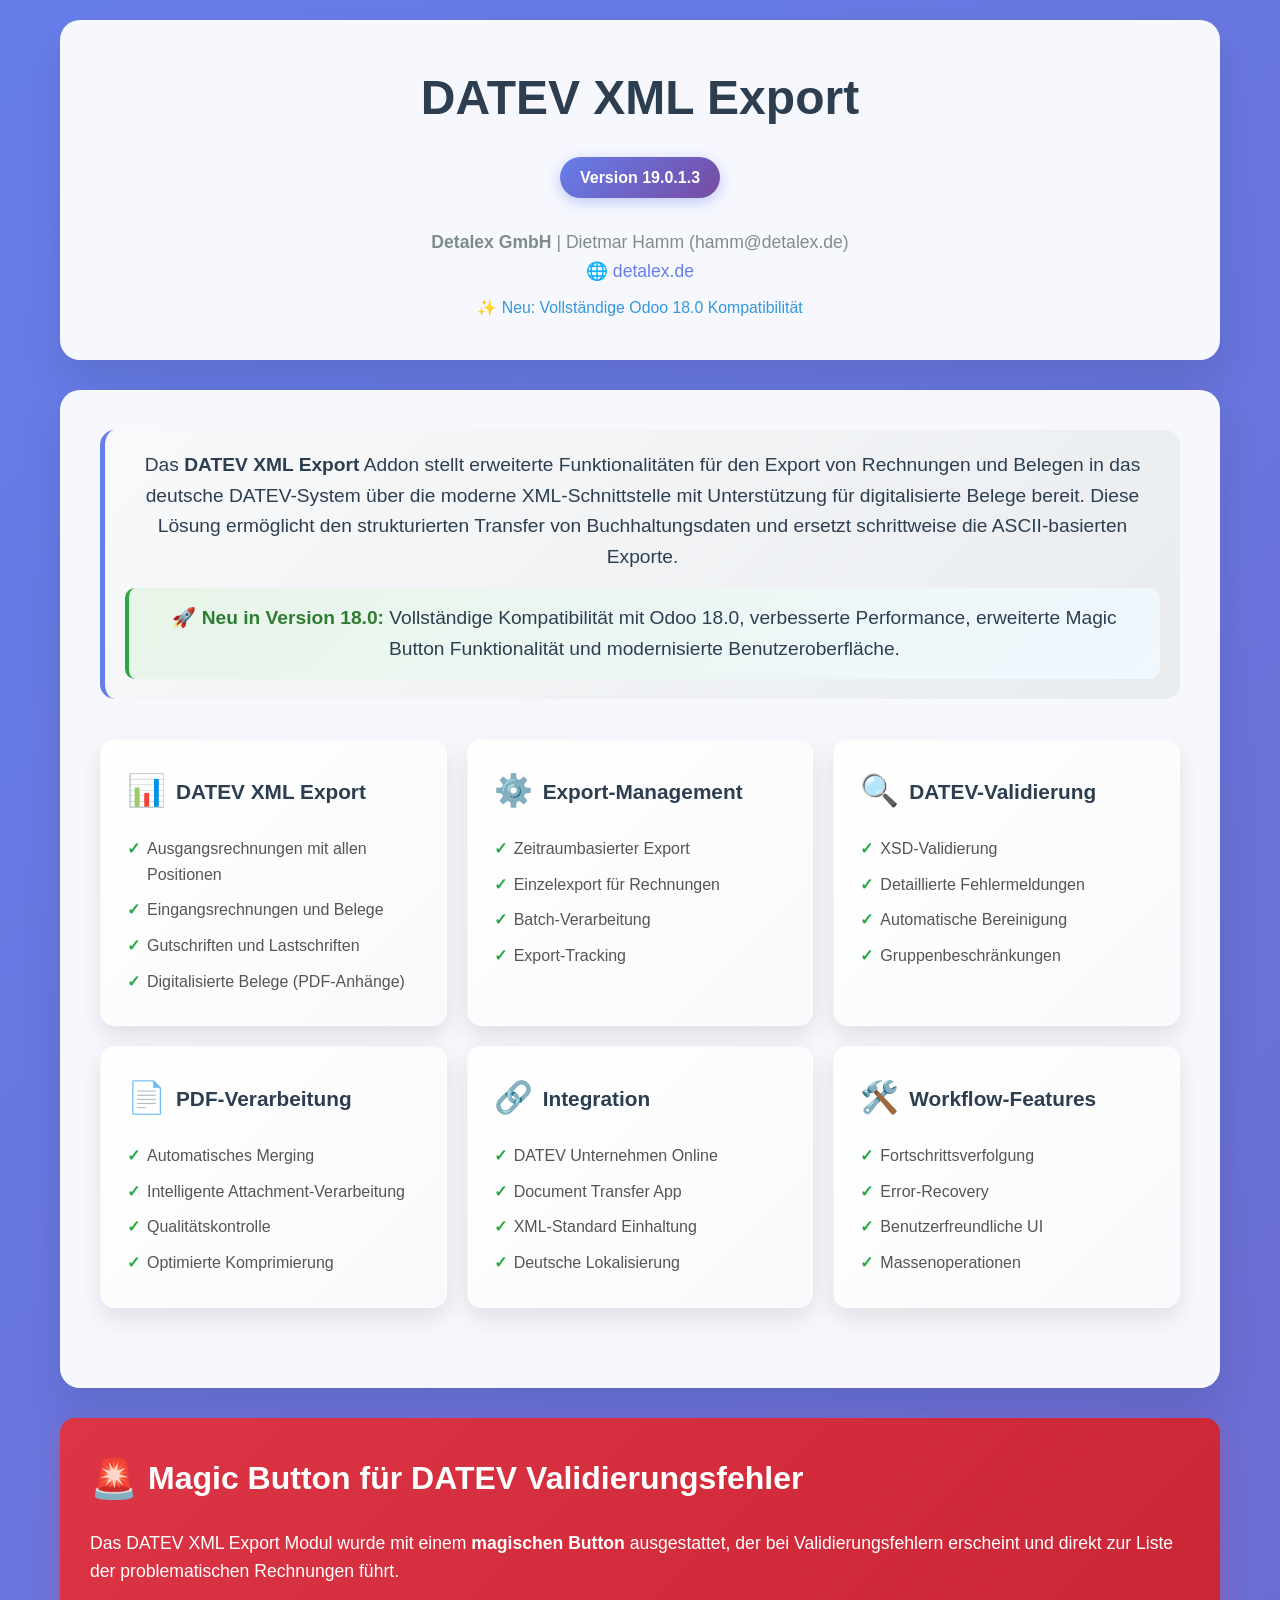
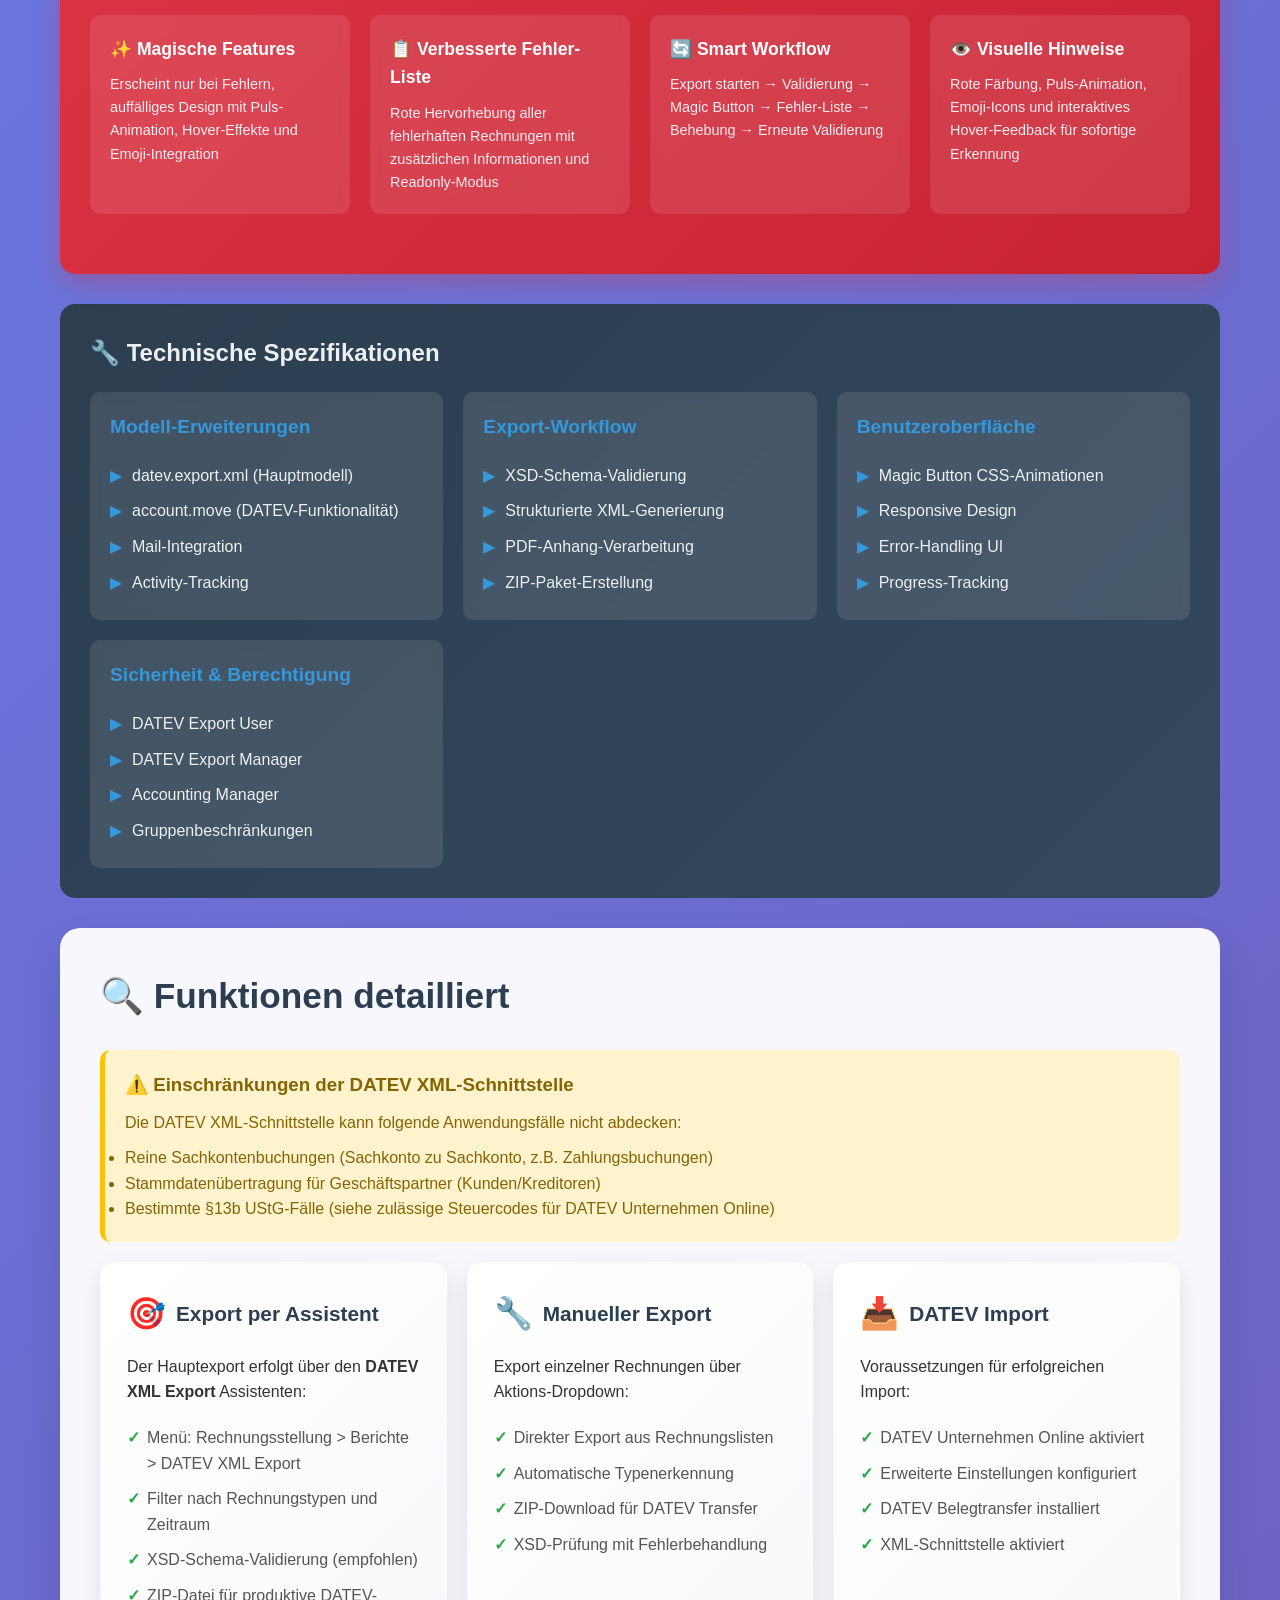
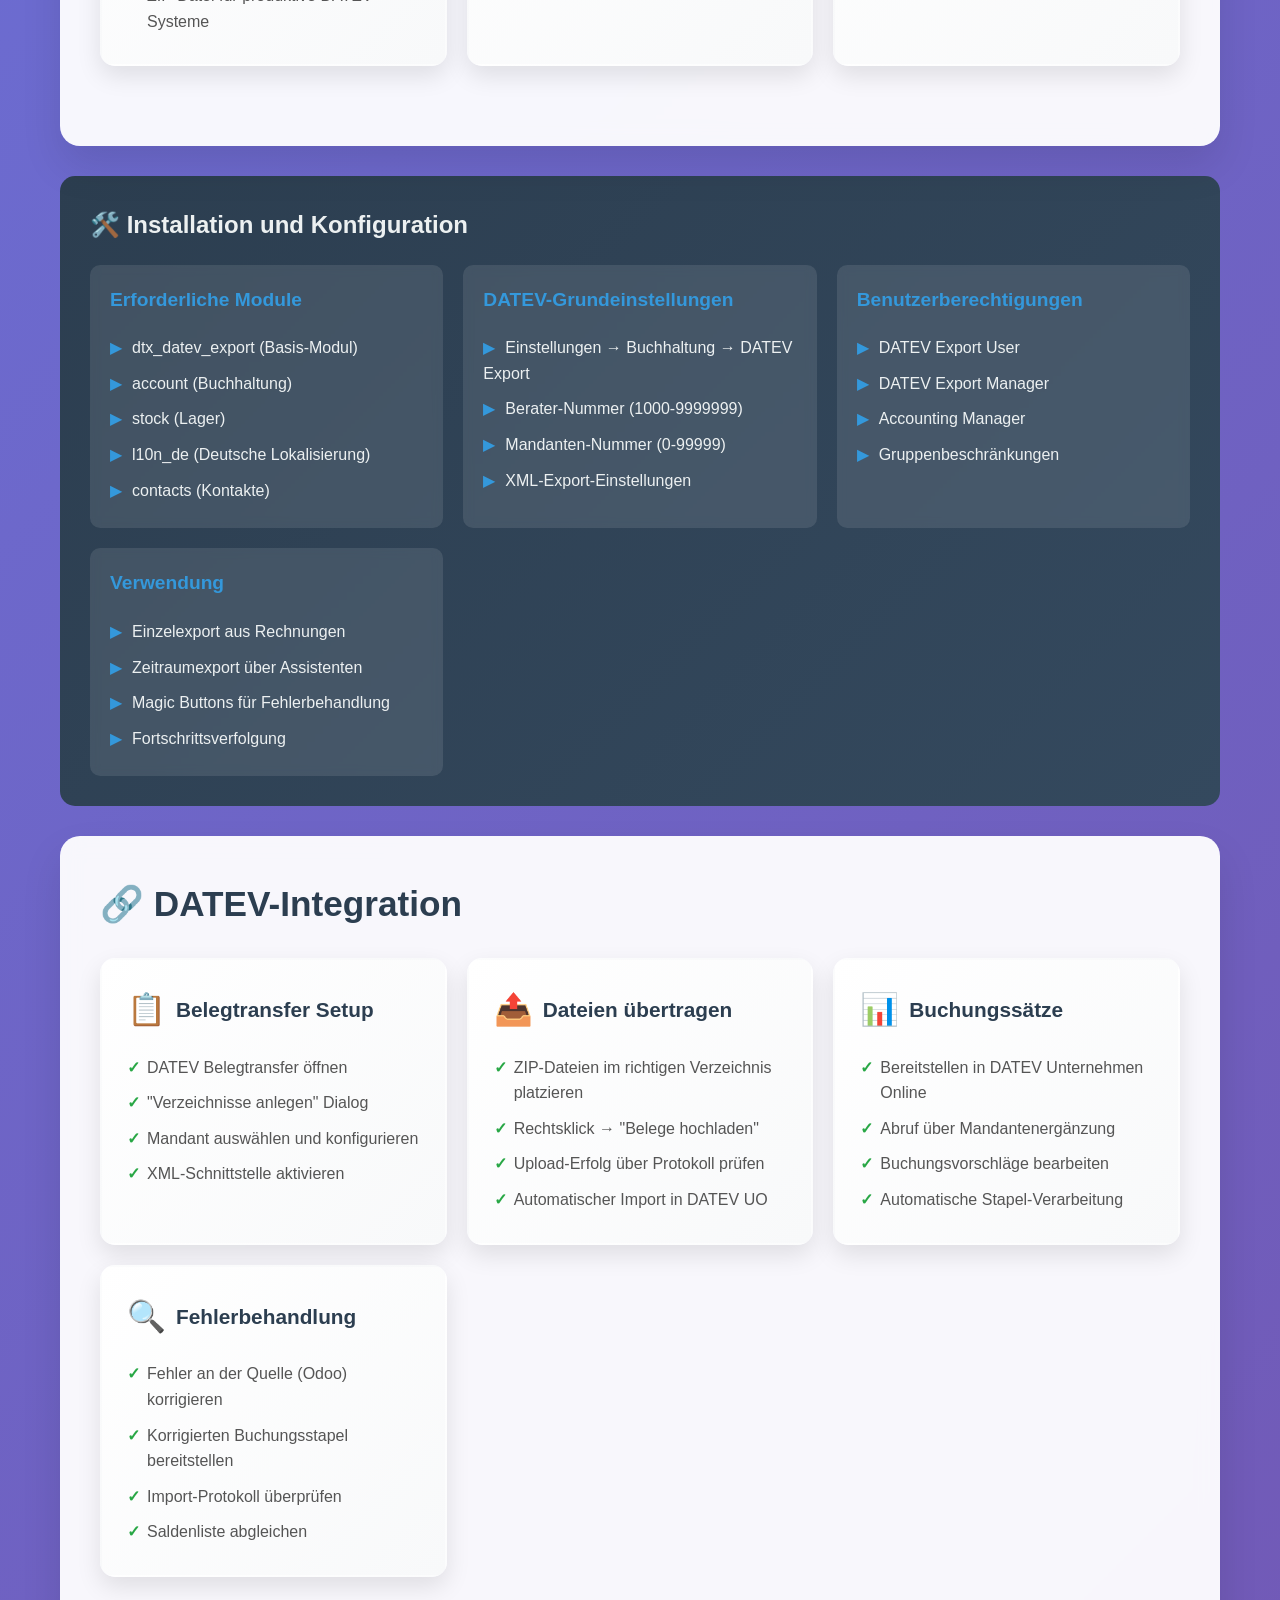
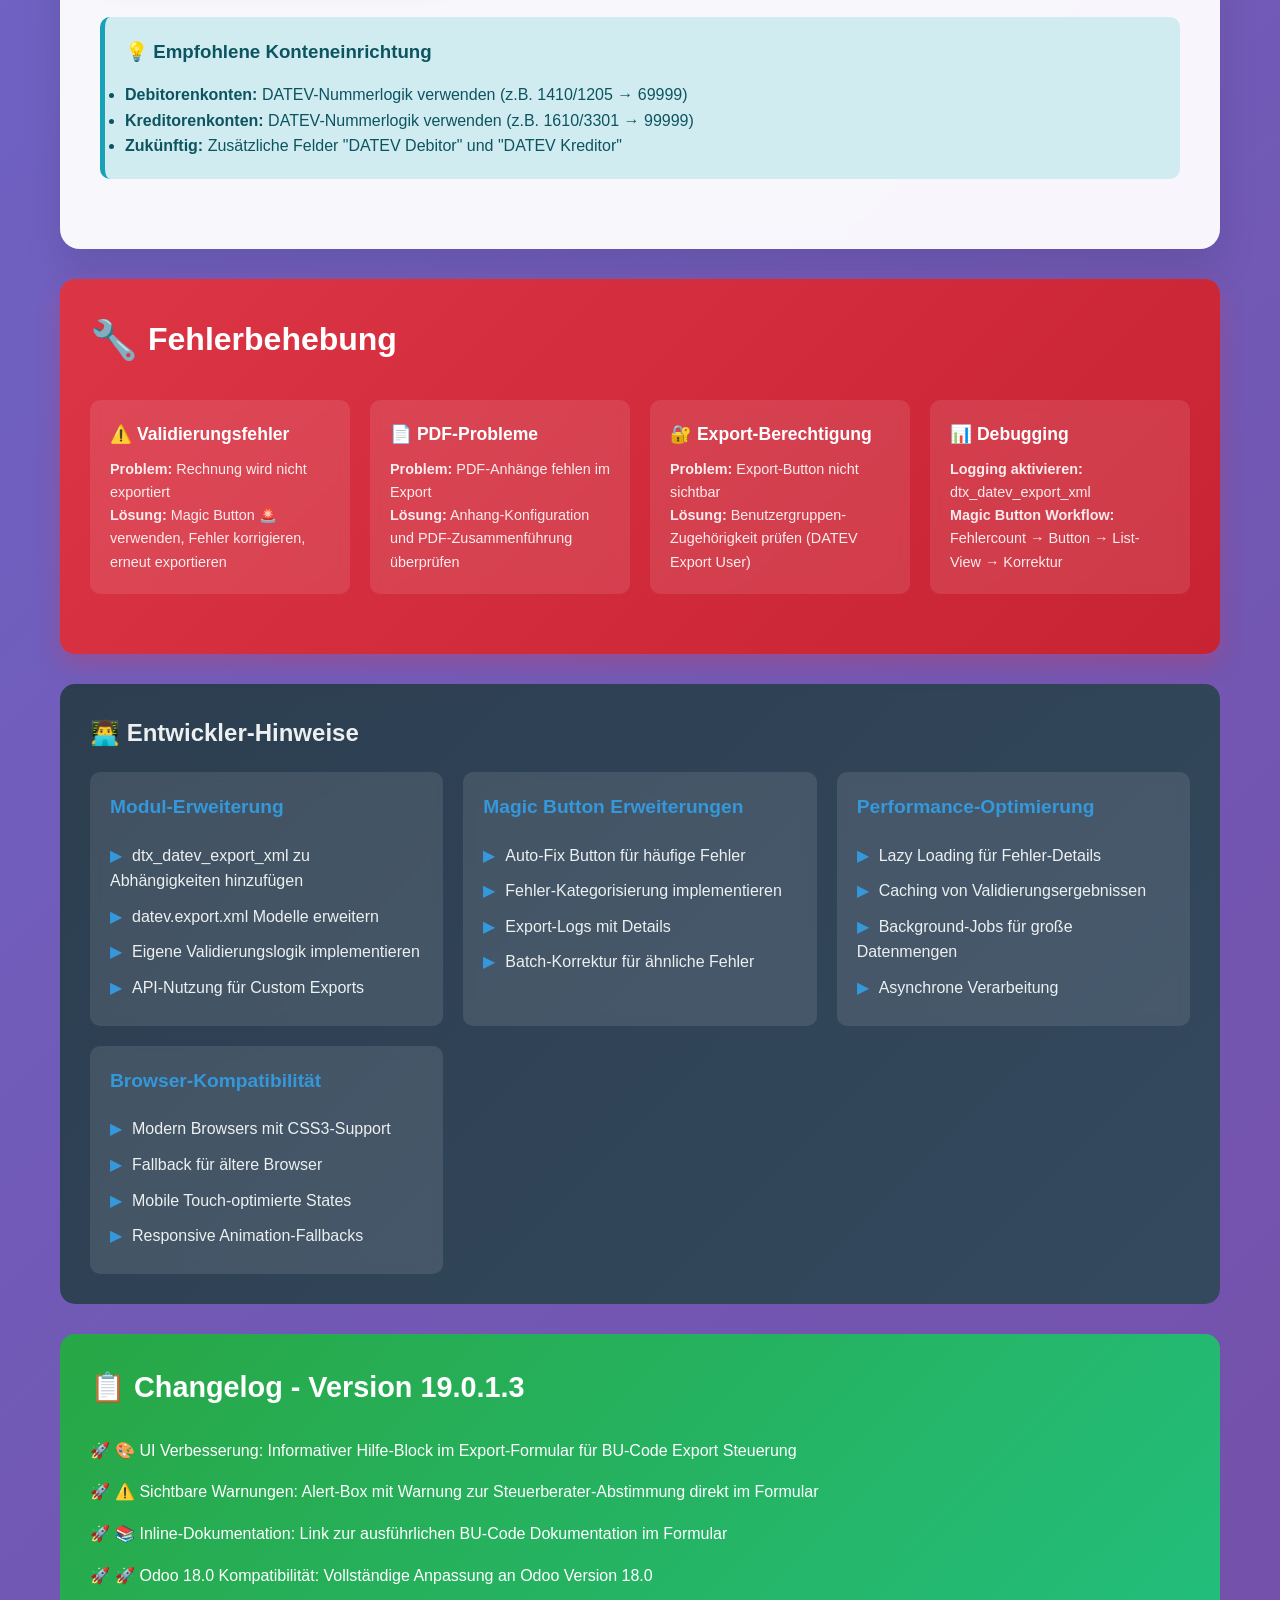
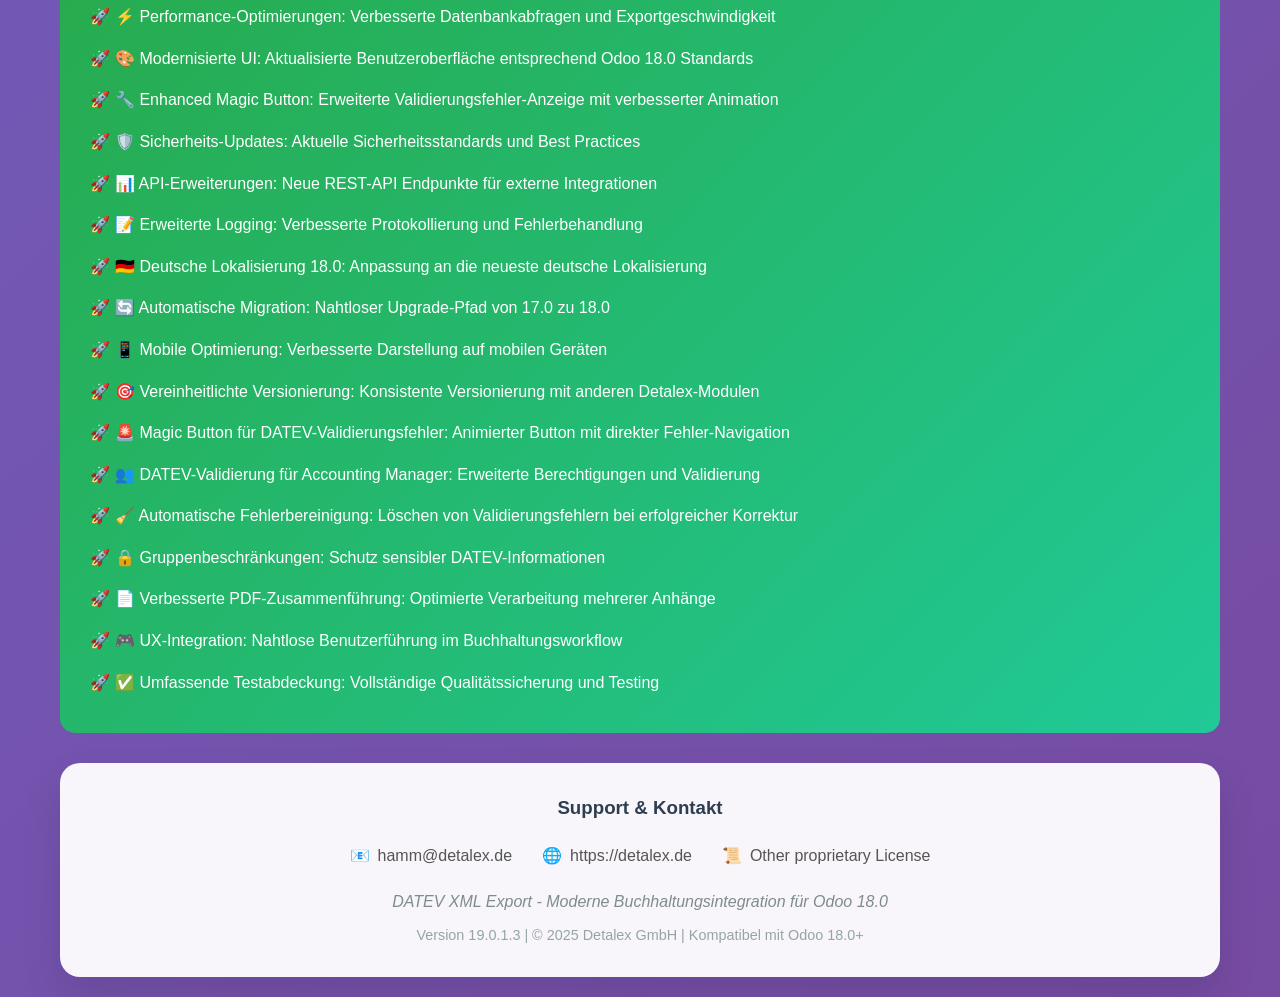
==== commit 1813fc31: "Update DATEV export modules for Odoo 18.0 Modules updated:   • dtx_datev_export_xml   • dtx_datev_ex" ====
--- a/dtx_datev_export_xml/static/description/index.html
+++ b/dtx_datev_export_xml/static/description/index.html
@@ -345,7 +345,7 @@
         <!-- Header -->
         <div class="header">
             <h1>DATEV XML Export</h1>
-            <div class="version-badge">Version 18.0.1.3</div>
+            <div class="version-badge">Version 19.0.1.3</div>
             <div class="company-info">
                 <strong>Detalex GmbH</strong> | Dietmar Hamm (hamm@detalex.de)<br>
                 <a href="https://detalex.de" target="_blank" style="color: #667eea; text-decoration: none;">🌐 detalex.de</a>
@@ -736,7 +736,7 @@
 
         <!-- Changelog -->
         <div class="changelog">
-            <h2>📋 Changelog - Version 18.0.1.3</h2>
+            <h2>📋 Changelog - Version 19.0.1.3</h2>
             <ul>
                 <li>🎨 UI Verbesserung: Informativer Hilfe-Block im Export-Formular für BU-Code Export Steuerung</li>
                 <li>⚠️ Sichtbare Warnungen: Alert-Box mit Warnung zur Steuerberater-Abstimmung direkt im Formular</li>
@@ -783,7 +783,7 @@
                 DATEV XML Export - Moderne Buchhaltungsintegration für Odoo 18.0
             </p>
             <p style="margin-top: 10px; color: #95a5a6; font-size: 0.9em;">
-                Version 18.0.1.3 | © 2025 Detalex GmbH | Kompatibel mit Odoo 18.0+
+                Version 19.0.1.3 | © 2025 Detalex GmbH | Kompatibel mit Odoo 18.0+
             </p>
         </div>
     </div>
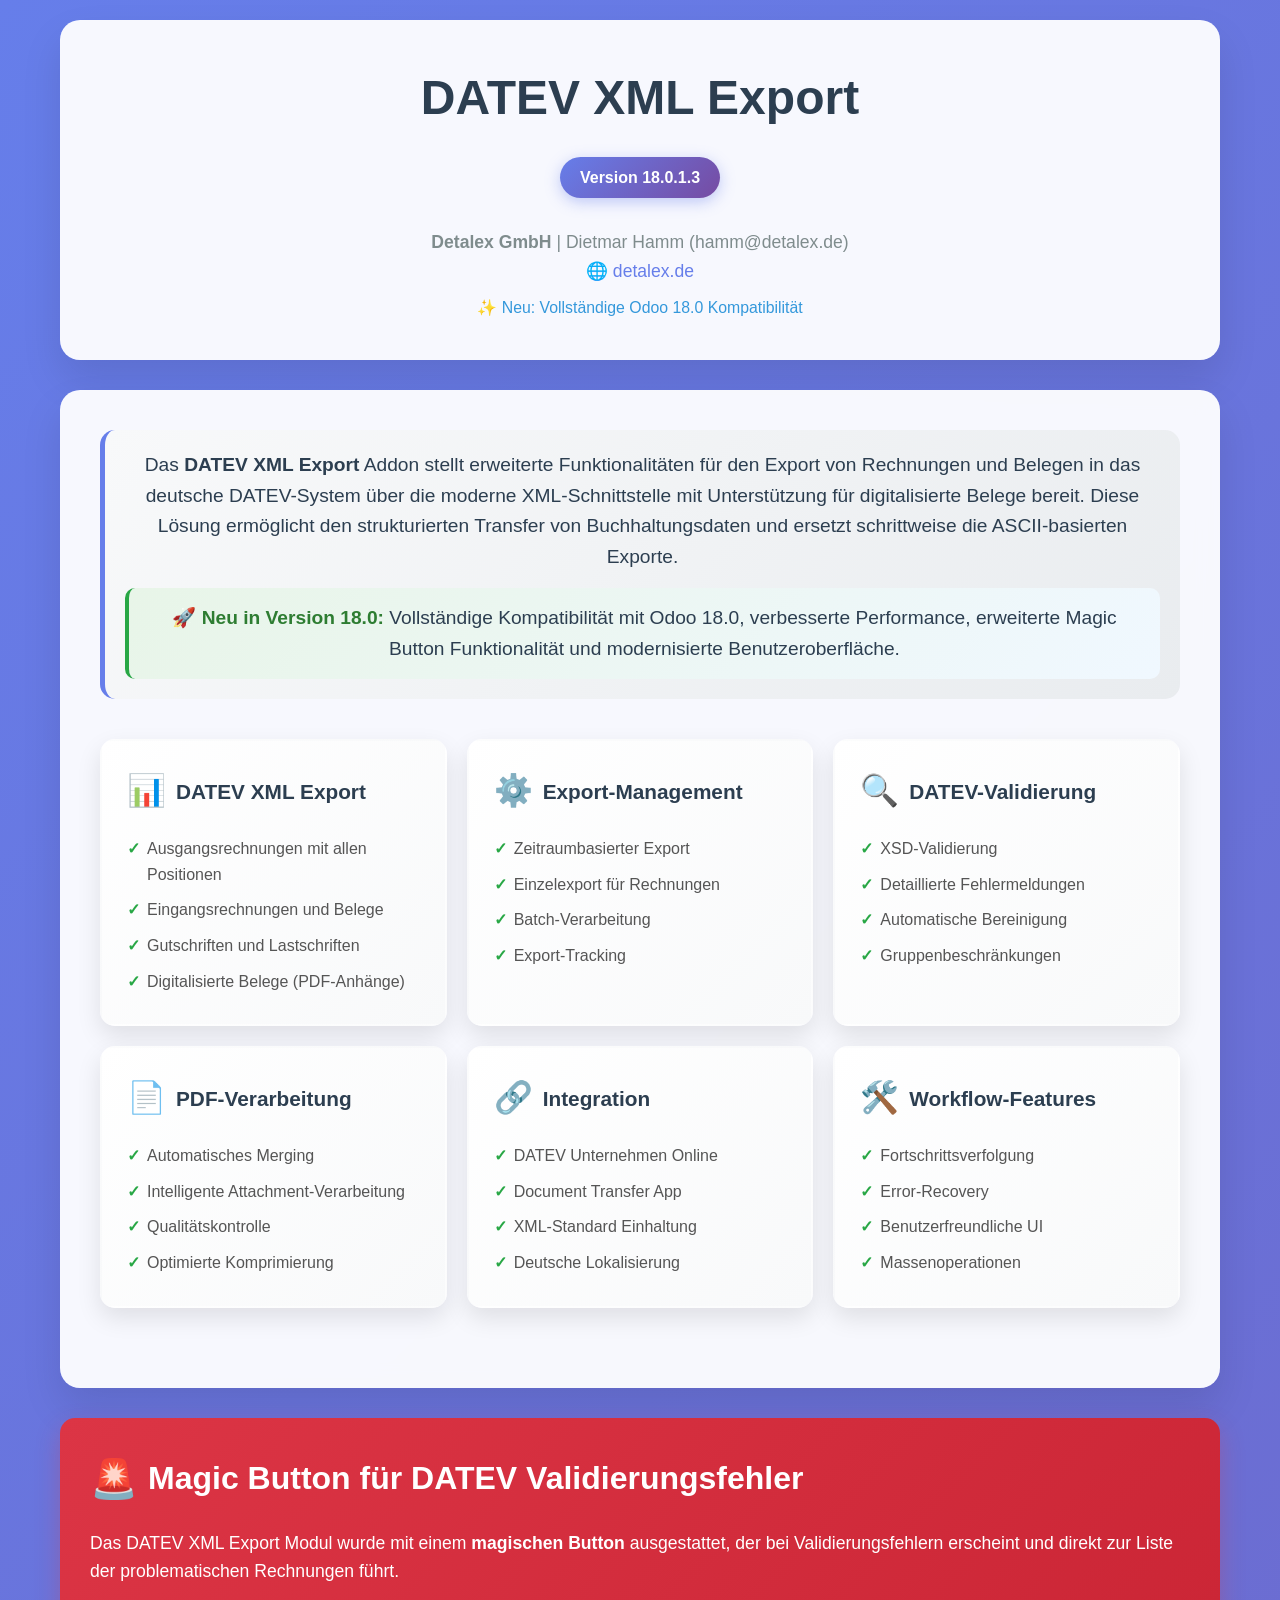
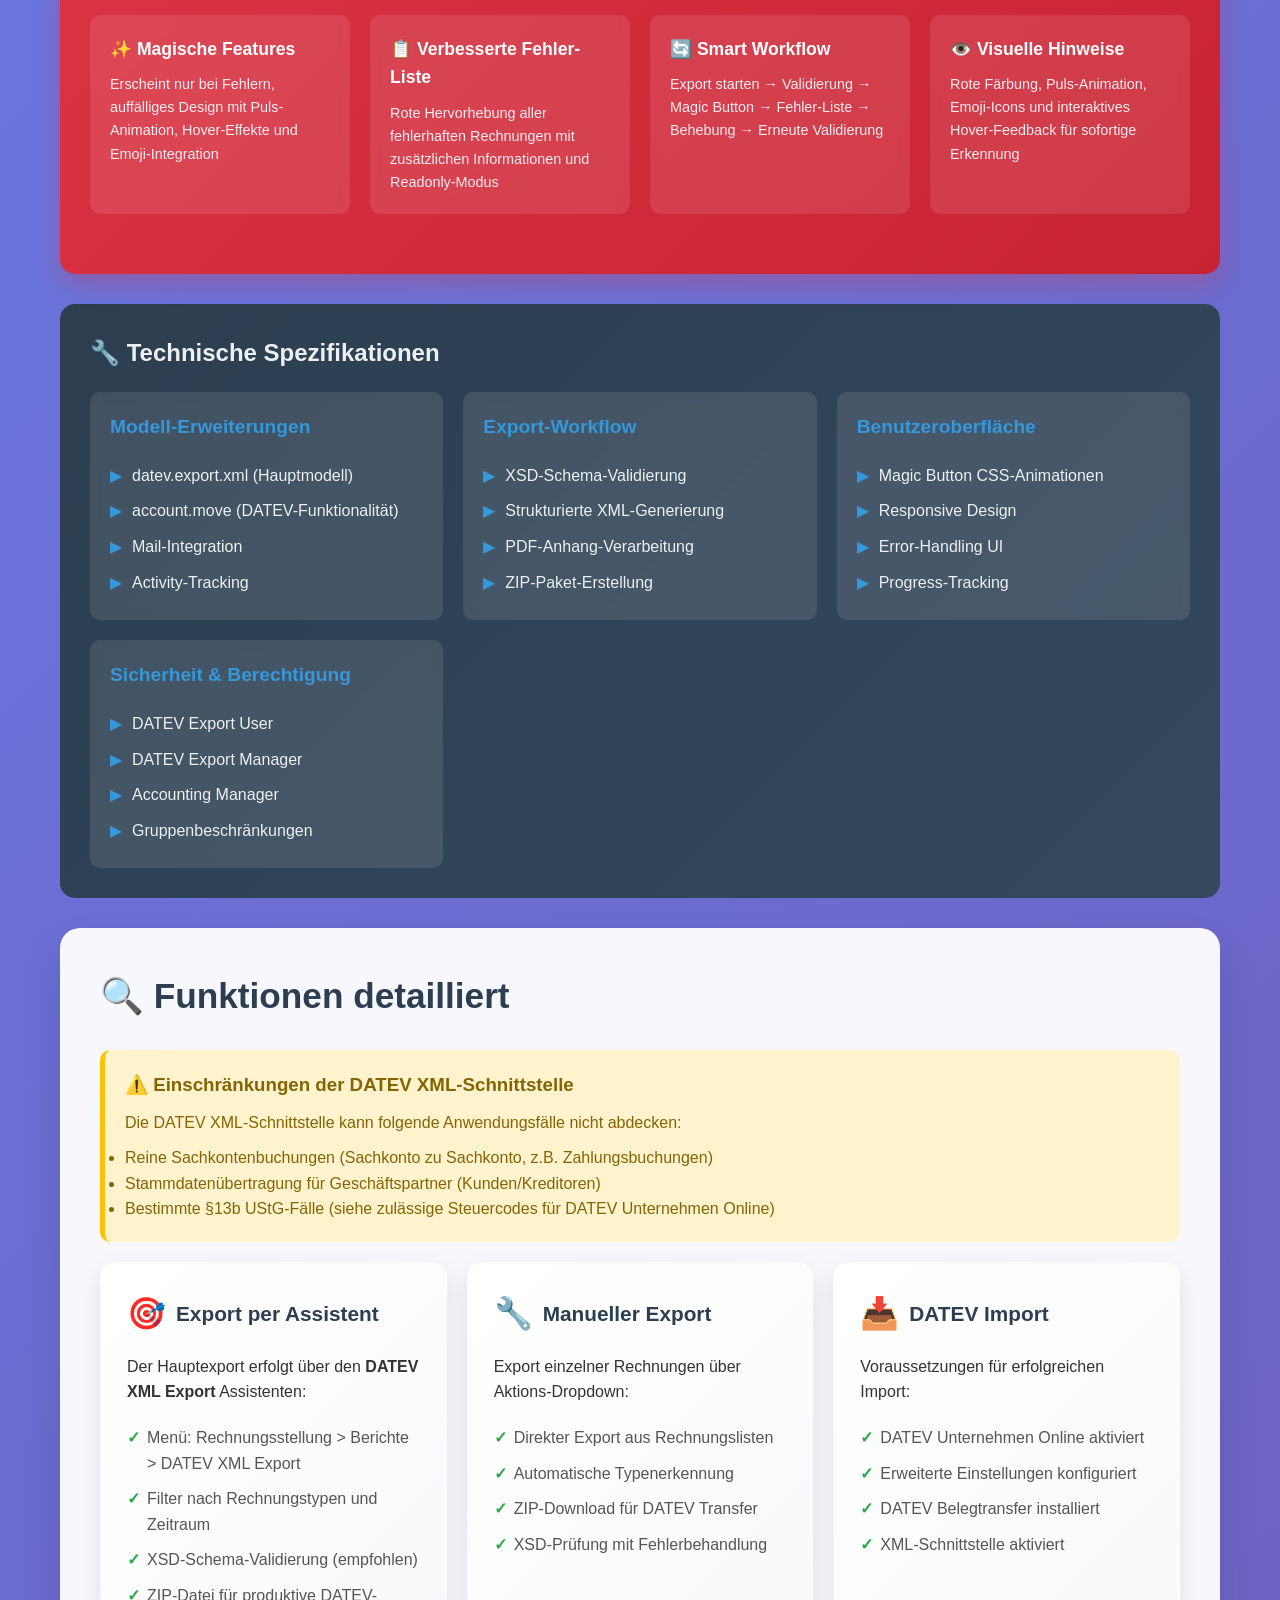
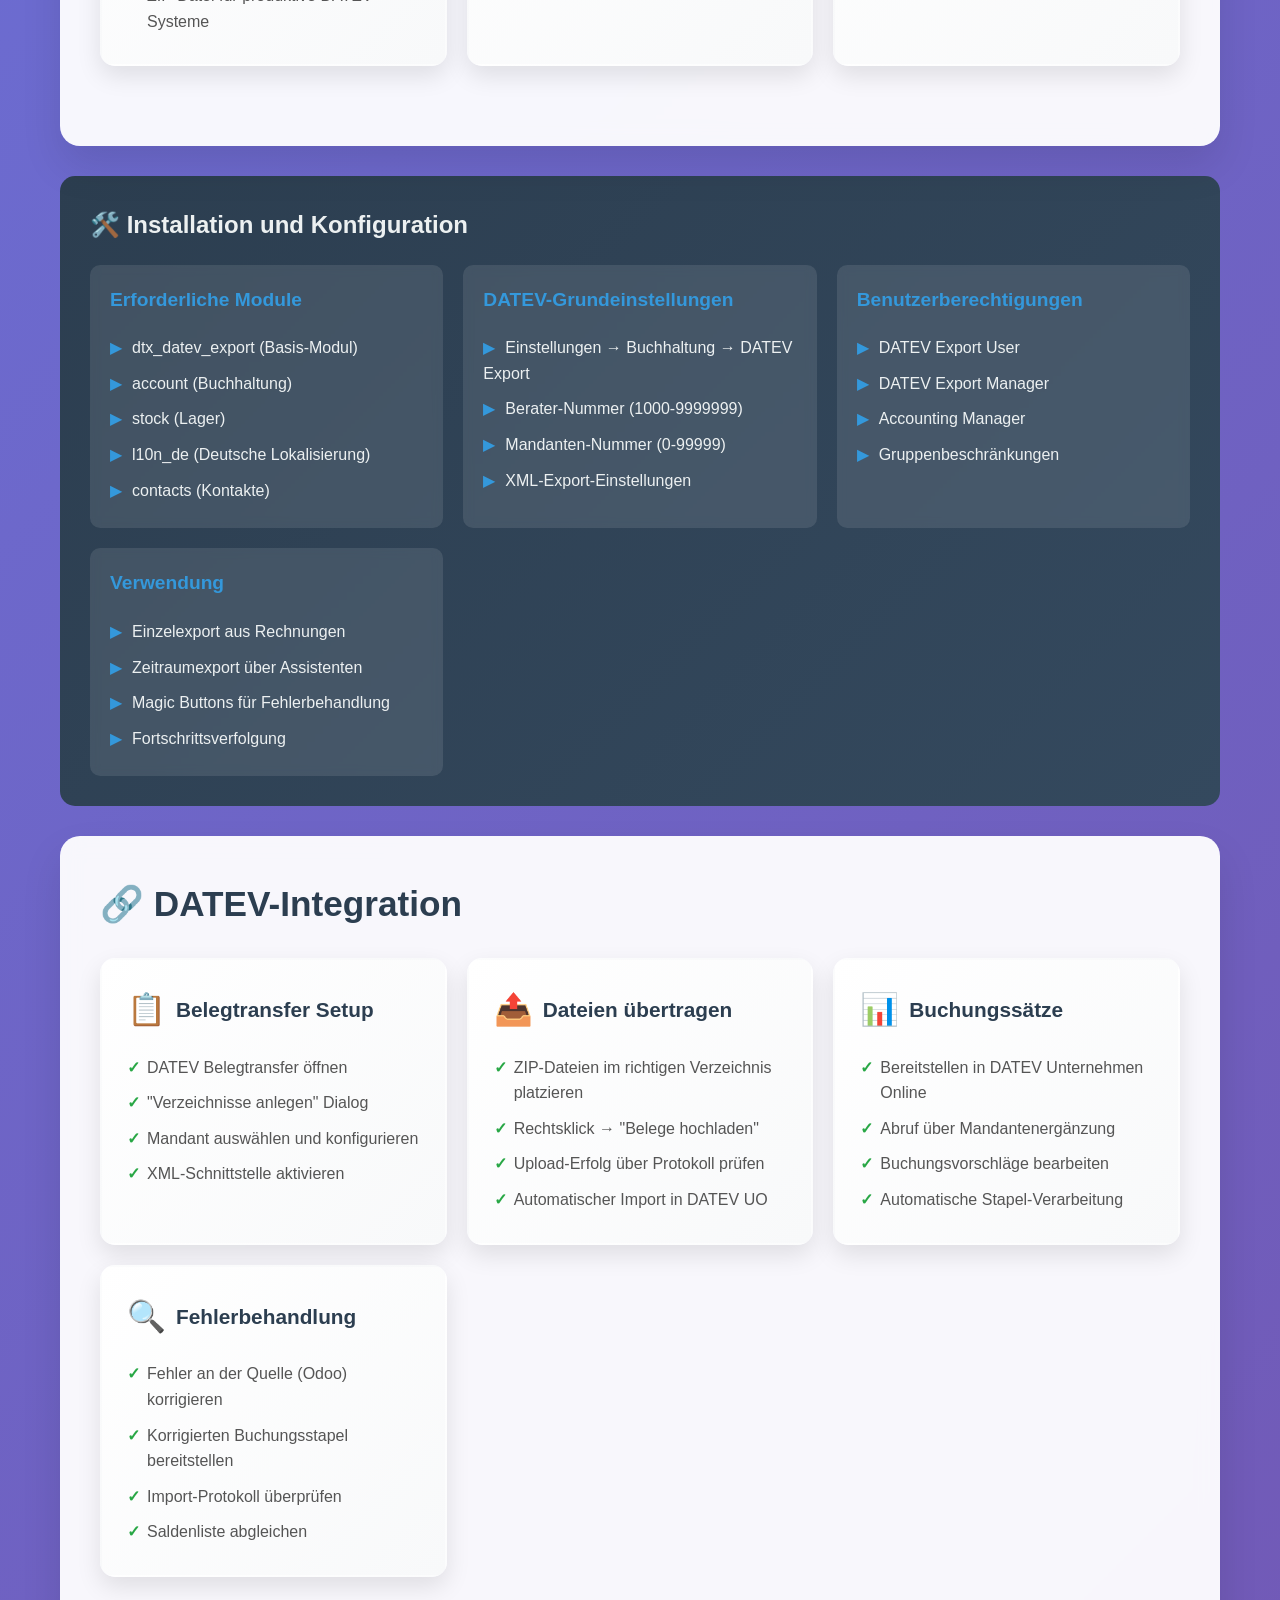
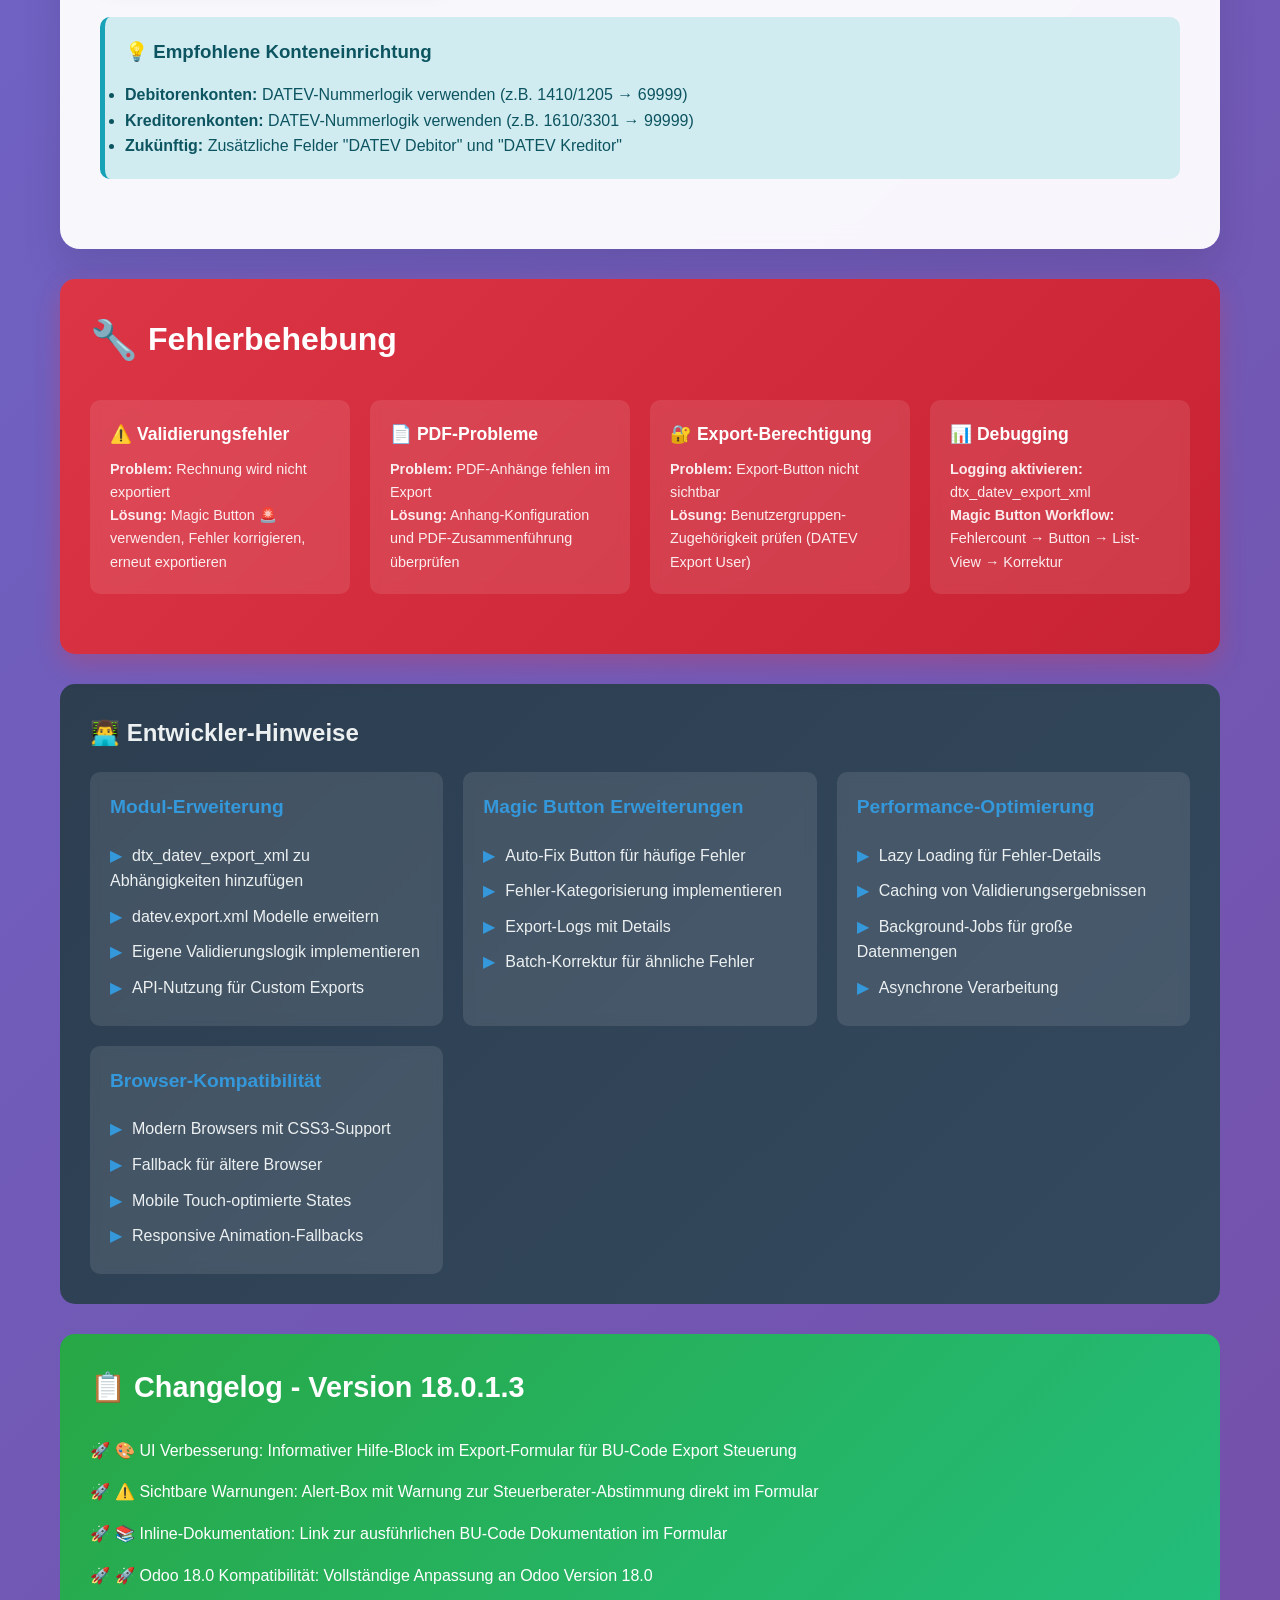
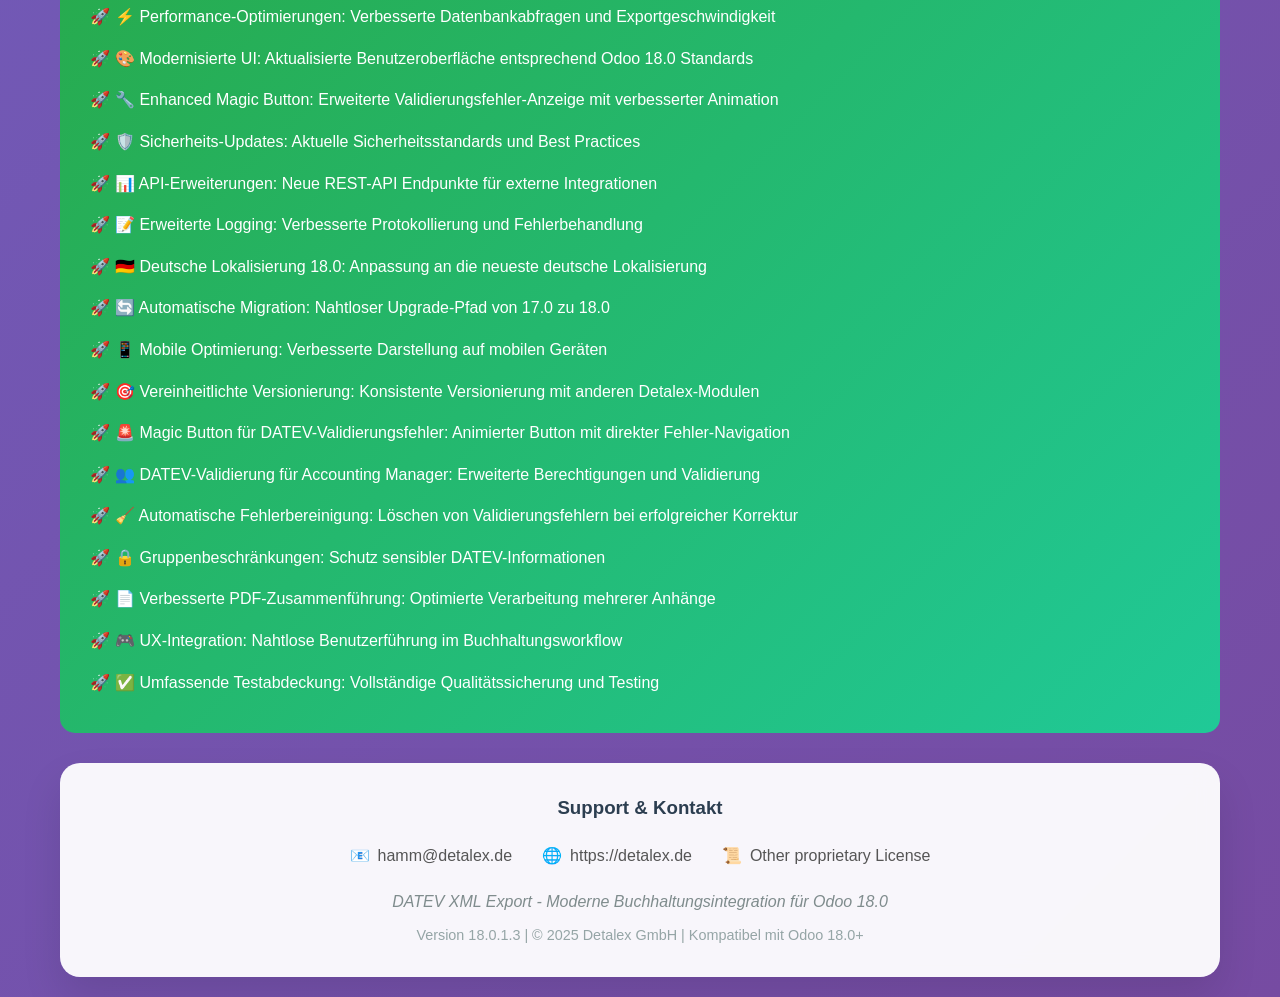
==== commit 750c8eac: "Update DATEV export modules for Odoo 18.0 Modules updated:   • dtx_datev_export_xml   • dtx_datev_ex" ====
--- a/dtx_datev_export_xml/static/description/index.html
+++ b/dtx_datev_export_xml/static/description/index.html
@@ -345,7 +345,7 @@
         <!-- Header -->
         <div class="header">
             <h1>DATEV XML Export</h1>
-            <div class="version-badge">Version 19.0.1.3</div>
+            <div class="version-badge">Version 18.0.1.3</div>
             <div class="company-info">
                 <strong>Detalex GmbH</strong> | Dietmar Hamm (hamm@detalex.de)<br>
                 <a href="https://detalex.de" target="_blank" style="color: #667eea; text-decoration: none;">🌐 detalex.de</a>
@@ -736,7 +736,7 @@
 
         <!-- Changelog -->
         <div class="changelog">
-            <h2>📋 Changelog - Version 19.0.1.3</h2>
+            <h2>📋 Changelog - Version 18.0.1.3</h2>
             <ul>
                 <li>🎨 UI Verbesserung: Informativer Hilfe-Block im Export-Formular für BU-Code Export Steuerung</li>
                 <li>⚠️ Sichtbare Warnungen: Alert-Box mit Warnung zur Steuerberater-Abstimmung direkt im Formular</li>
@@ -783,7 +783,7 @@
                 DATEV XML Export - Moderne Buchhaltungsintegration für Odoo 18.0
             </p>
             <p style="margin-top: 10px; color: #95a5a6; font-size: 0.9em;">
-                Version 19.0.1.3 | © 2025 Detalex GmbH | Kompatibel mit Odoo 18.0+
+                Version 18.0.1.3 | © 2025 Detalex GmbH | Kompatibel mit Odoo 18.0+
             </p>
         </div>
     </div>
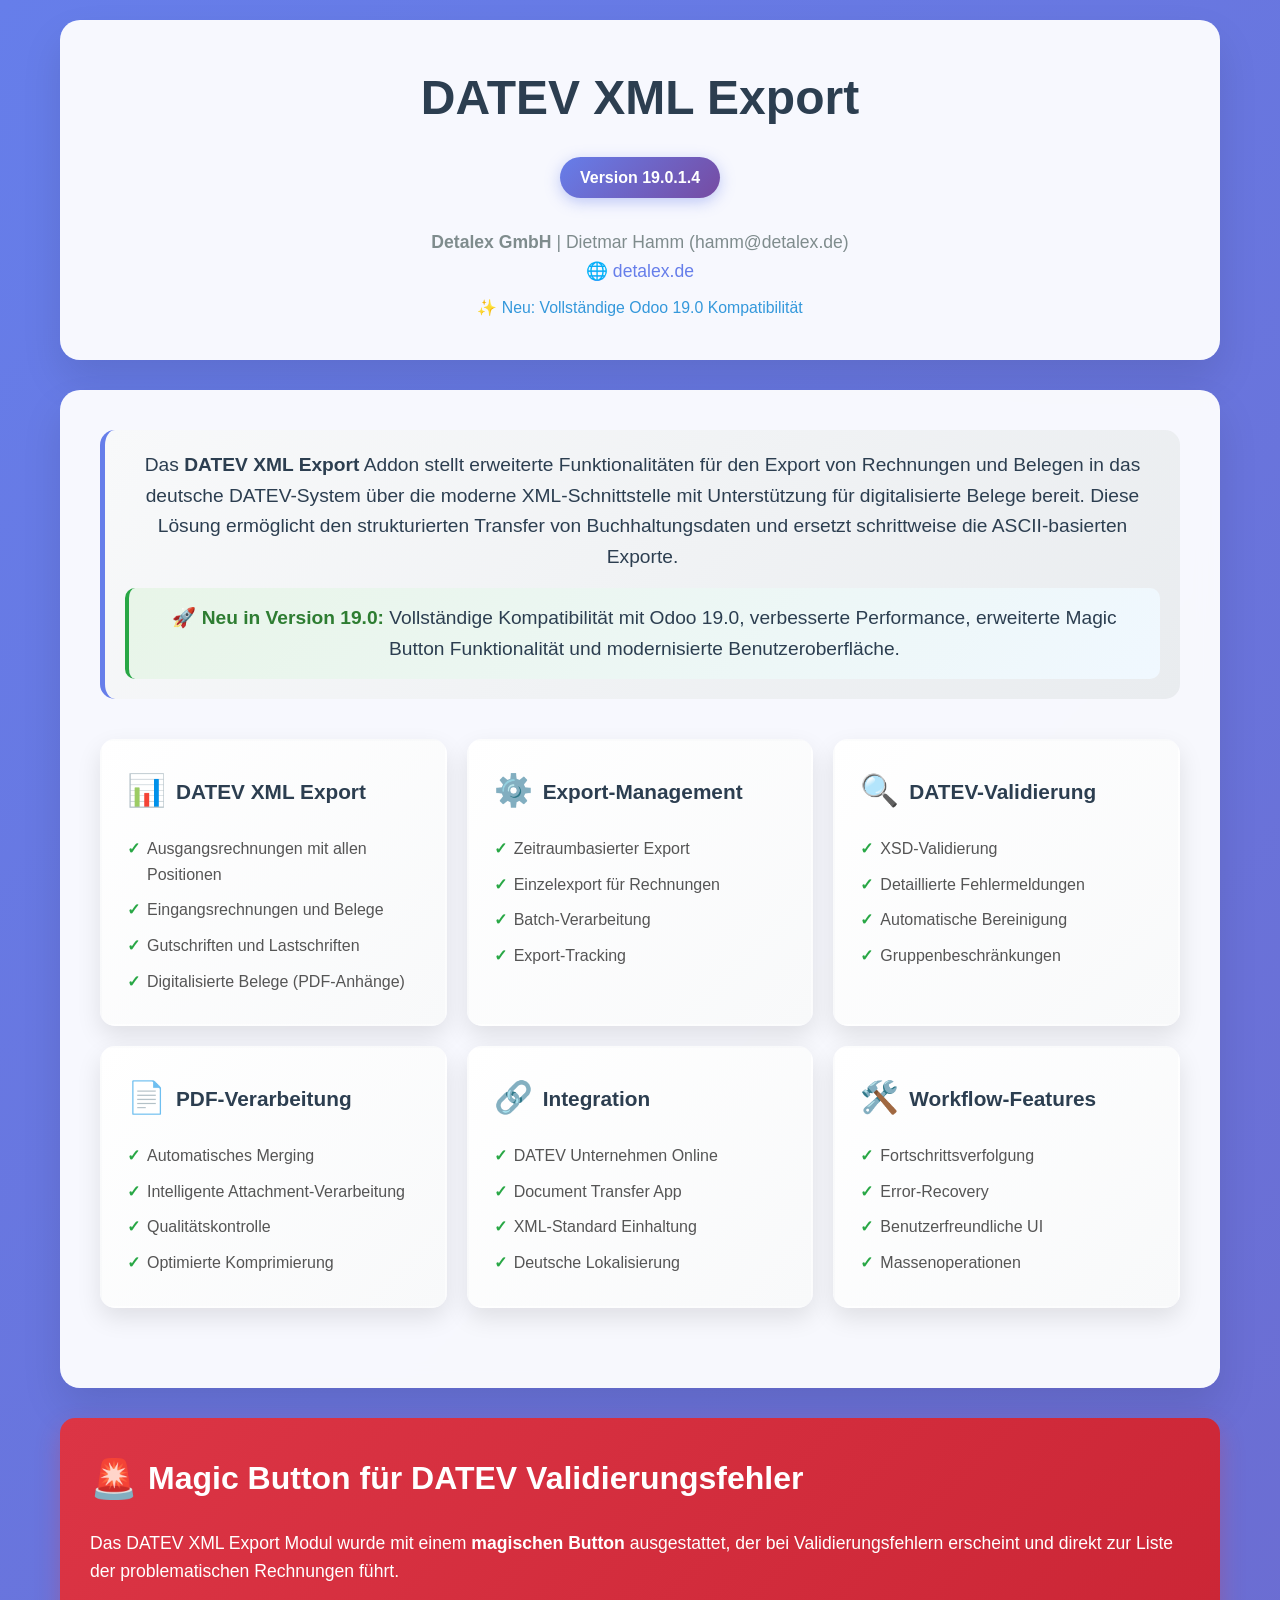
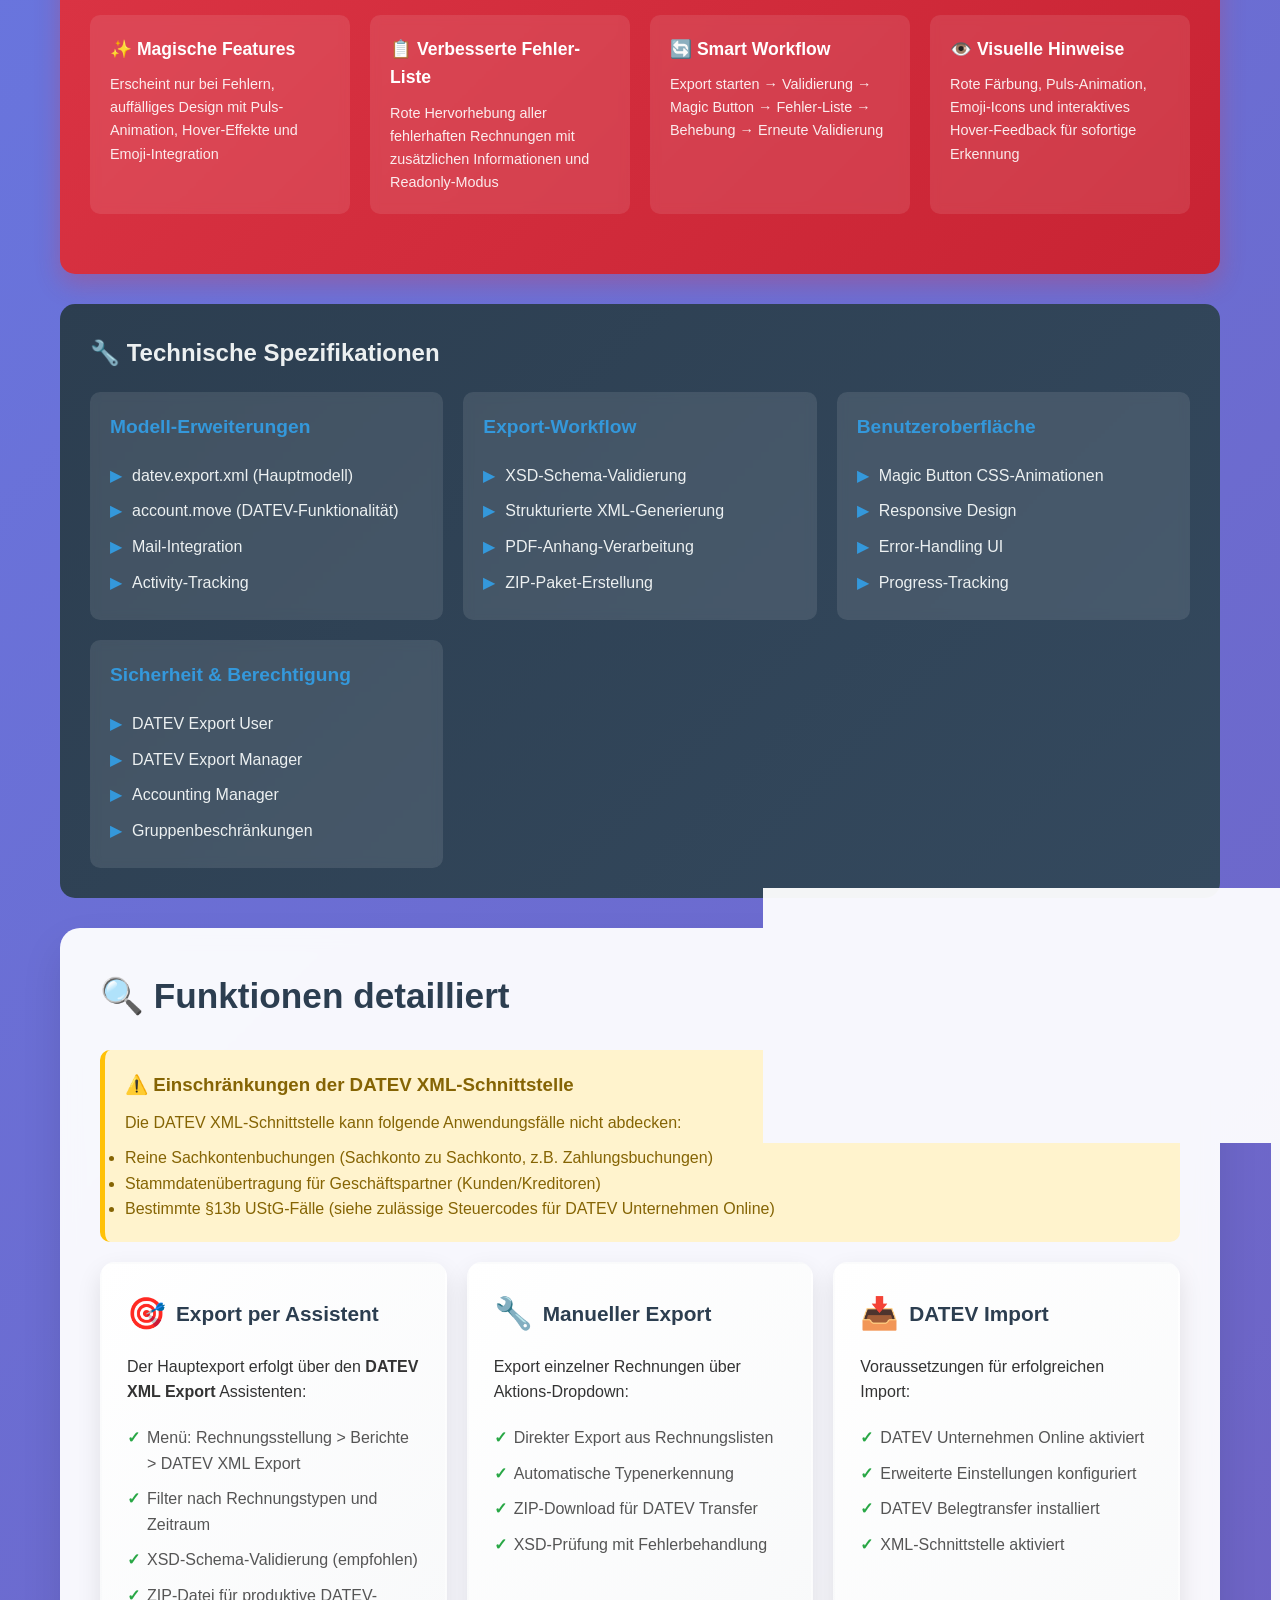
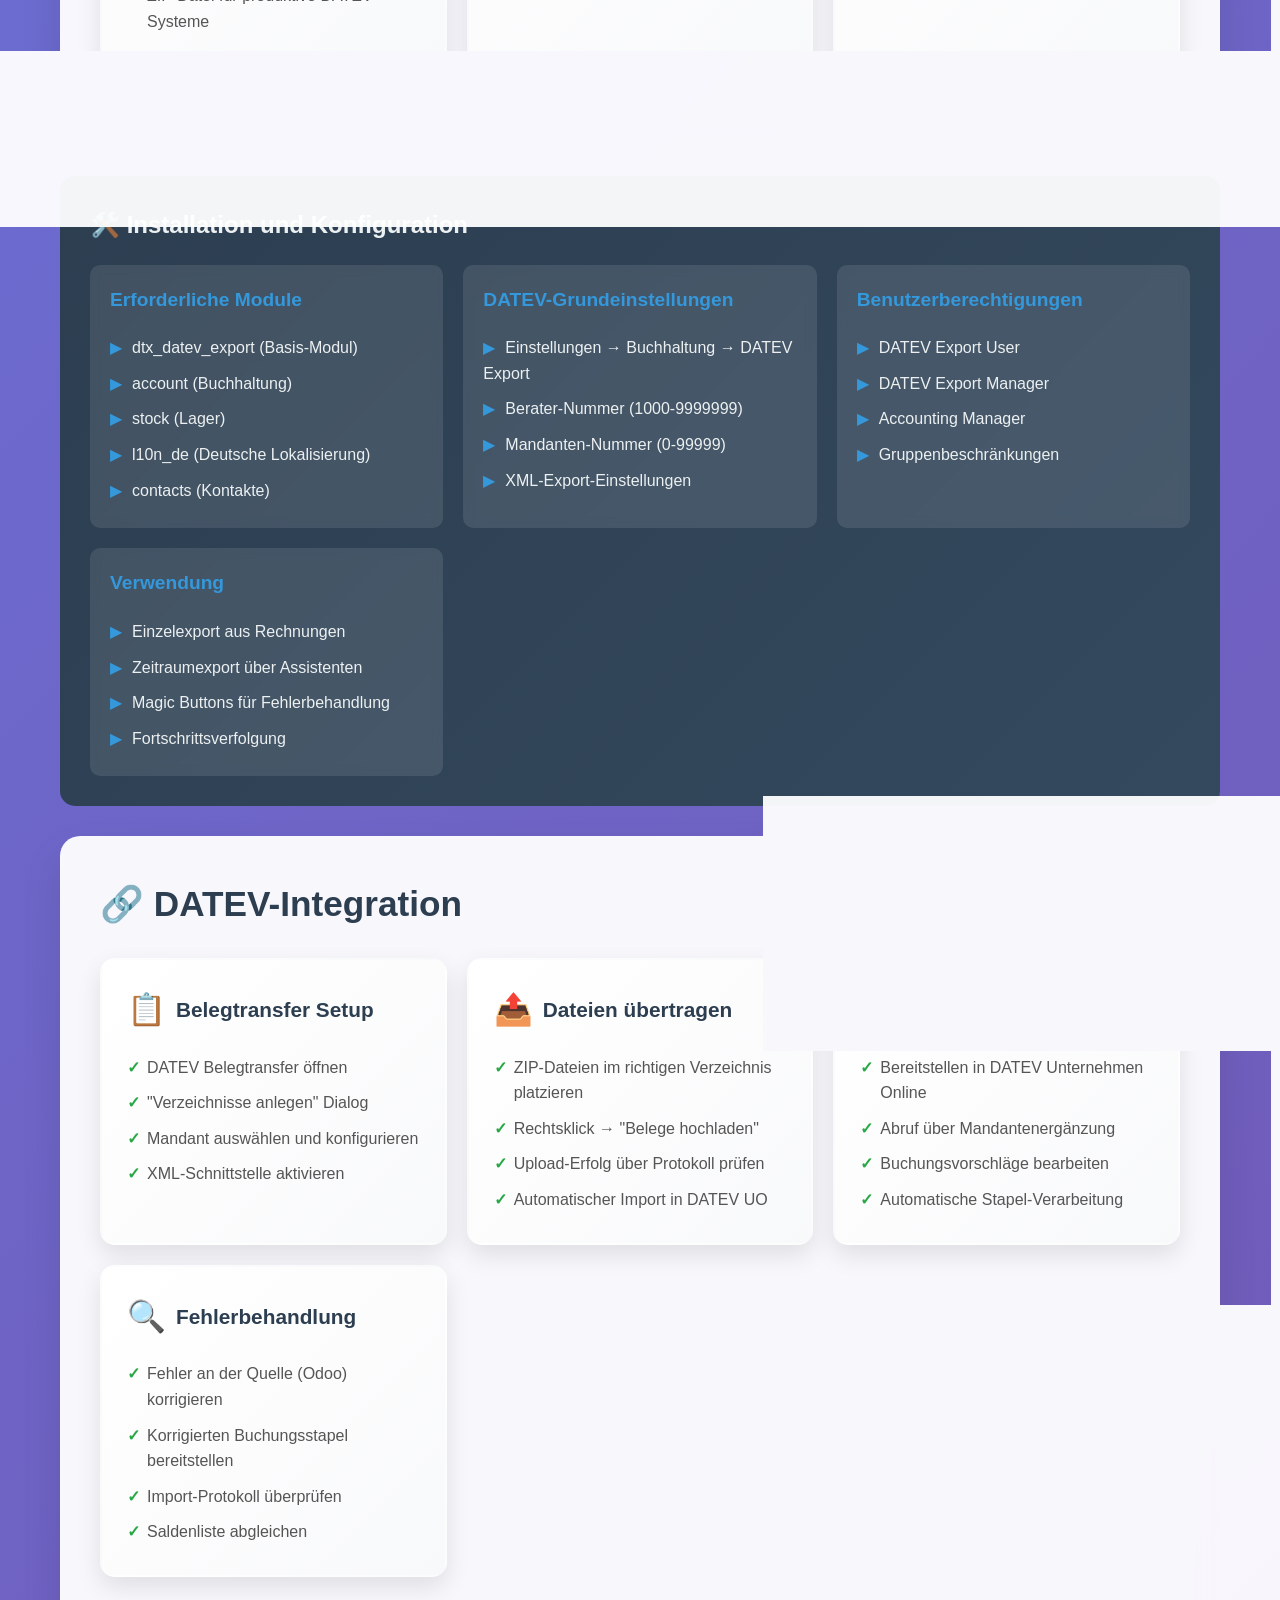
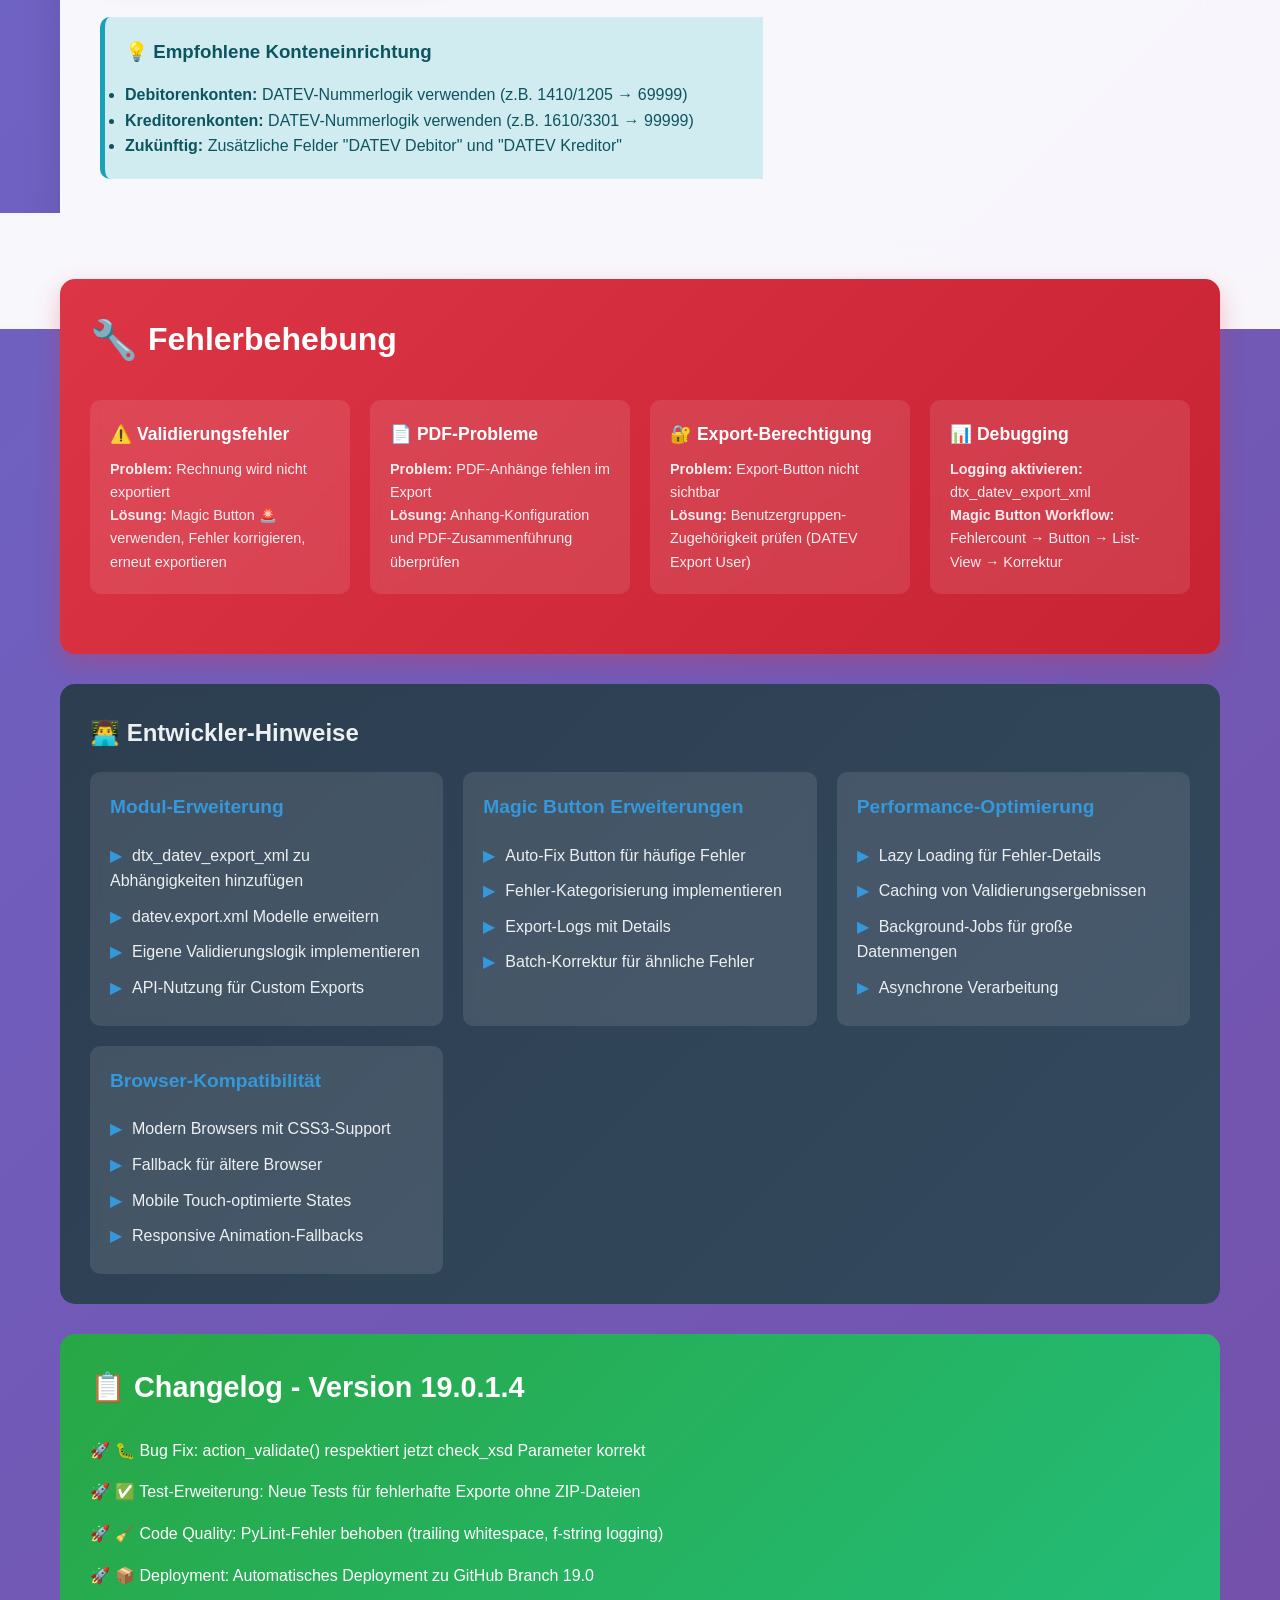
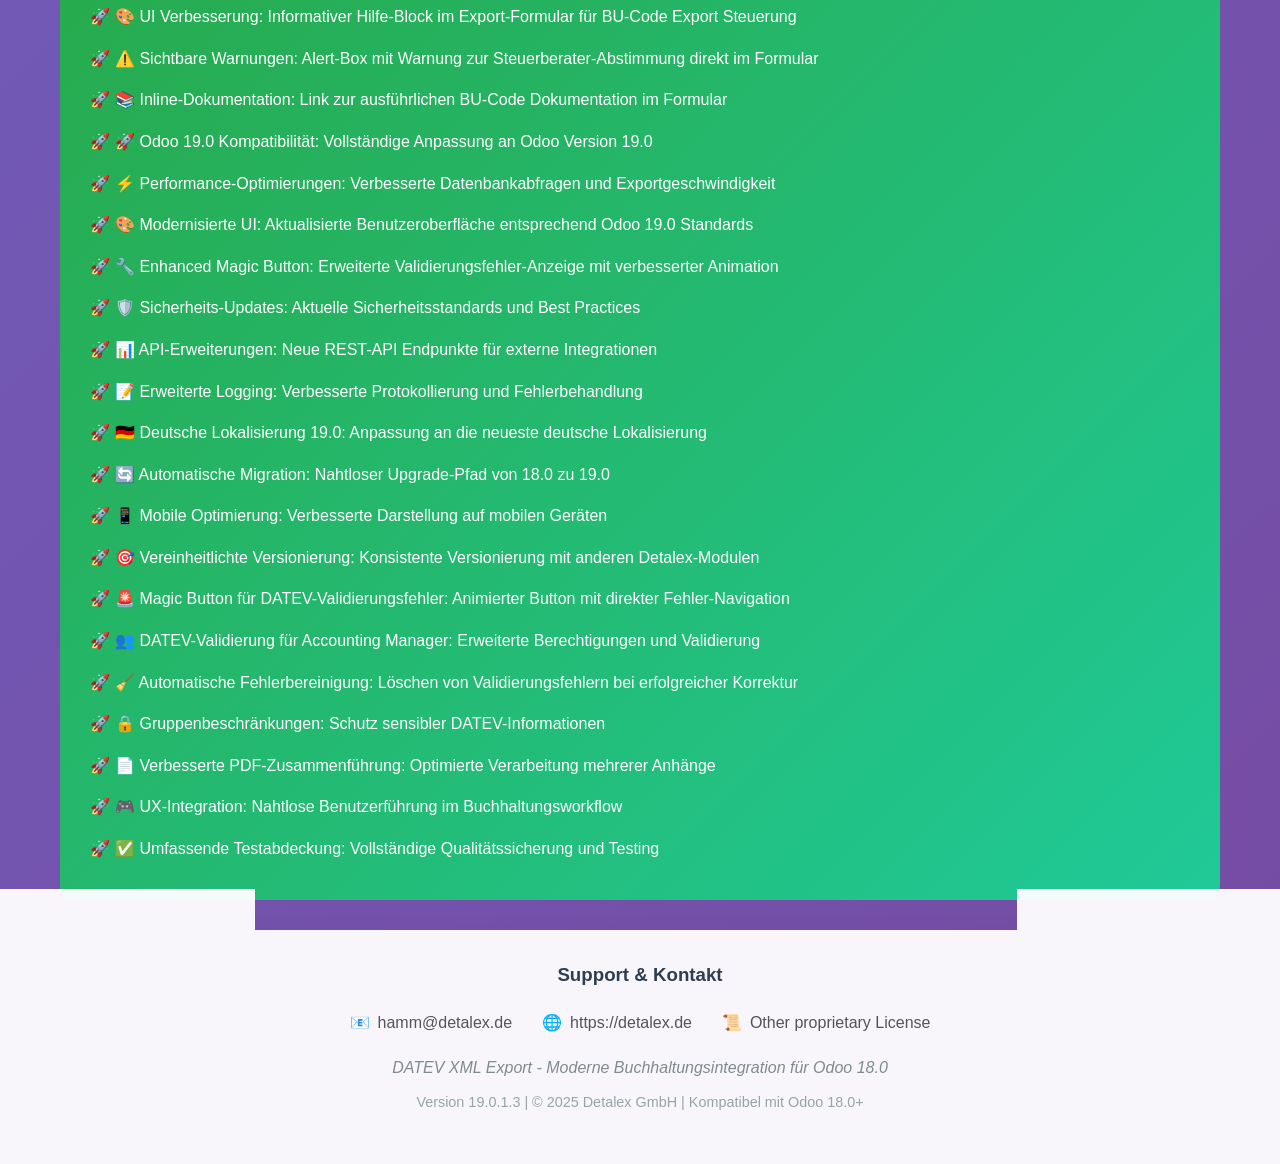
==== commit 8fdd6d64: "Update DATEV export modules for Odoo 18.0 Modules updated:   • dtx_datev_export_xml   • dtx_datev_ex" ====
--- a/dtx_datev_export_xml/static/description/index.html
+++ b/dtx_datev_export_xml/static/description/index.html
@@ -345,12 +345,12 @@
         <!-- Header -->
         <div class="header">
             <h1>DATEV XML Export</h1>
-            <div class="version-badge">Version 18.0.1.3</div>
+            <div class="version-badge">Version 19.0.1.4</div>
             <div class="company-info">
                 <strong>Detalex GmbH</strong> | Dietmar Hamm (hamm@detalex.de)<br>
-                <a href="https://detalex.de" target="_blank" style="color: #667eea; text-decoration: none;">🌐 detalex.de</a>
+                <a href="https://detalex.de/odoo-datev" target="_blank" style="color: #667eea; text-decoration: none;">🌐 detalex.de</a>
                 <div style="margin-top: 10px; font-size: 0.9em; color: #3498db;">
-                    ✨ Neu: Vollständige Odoo 18.0 Kompatibilität
+                    ✨ Neu: Vollständige Odoo 19.0 Kompatibilität
                 </div>
             </div>
         </div>
@@ -360,7 +360,7 @@
             <div class="description">
                 Das <strong>DATEV XML Export</strong> Addon stellt erweiterte Funktionalitäten für den Export von Rechnungen und Belegen in das deutsche DATEV-System über die moderne XML-Schnittstelle mit Unterstützung für digitalisierte Belege bereit. Diese Lösung ermöglicht den strukturierten Transfer von Buchhaltungsdaten und ersetzt schrittweise die ASCII-basierten Exporte.
                 <div style="margin-top: 15px; padding: 15px; background: linear-gradient(135deg, #e8f5e8, #f0f8ff); border-radius: 10px; border-left: 4px solid #28a745;">
-                    <strong style="color: #2e7d32;">🚀 Neu in Version 18.0:</strong> Vollständige Kompatibilität mit Odoo 18.0, verbesserte Performance, erweiterte Magic Button Funktionalität und modernisierte Benutzeroberfläche.
+                    <strong style="color: #2e7d32;">🚀 Neu in Version 19.0:</strong> Vollständige Kompatibilität mit Odoo 19.0, verbesserte Performance, erweiterte Magic Button Funktionalität und modernisierte Benutzeroberfläche.
                 </div>
             </div>
 
@@ -736,20 +736,24 @@
 
         <!-- Changelog -->
         <div class="changelog">
-            <h2>📋 Changelog - Version 18.0.1.3</h2>
+            <h2>📋 Changelog - Version 19.0.1.4</h2>
             <ul>
+                <li>🐛 Bug Fix: action_validate() respektiert jetzt check_xsd Parameter korrekt</li>
+                <li>✅ Test-Erweiterung: Neue Tests für fehlerhafte Exporte ohne ZIP-Dateien</li>
+                <li>🧹 Code Quality: PyLint-Fehler behoben (trailing whitespace, f-string logging)</li>
+                <li>📦 Deployment: Automatisches Deployment zu GitHub Branch 19.0</li>
                 <li>🎨 UI Verbesserung: Informativer Hilfe-Block im Export-Formular für BU-Code Export Steuerung</li>
                 <li>⚠️ Sichtbare Warnungen: Alert-Box mit Warnung zur Steuerberater-Abstimmung direkt im Formular</li>
                 <li>📚 Inline-Dokumentation: Link zur ausführlichen BU-Code Dokumentation im Formular</li>
-                <li>🚀 Odoo 18.0 Kompatibilität: Vollständige Anpassung an Odoo Version 18.0</li>
+                <li>🚀 Odoo 19.0 Kompatibilität: Vollständige Anpassung an Odoo Version 19.0</li>
                 <li>⚡ Performance-Optimierungen: Verbesserte Datenbankabfragen und Exportgeschwindigkeit</li>
-                <li>🎨 Modernisierte UI: Aktualisierte Benutzeroberfläche entsprechend Odoo 18.0 Standards</li>
+                <li>🎨 Modernisierte UI: Aktualisierte Benutzeroberfläche entsprechend Odoo 19.0 Standards</li>
                 <li>🔧 Enhanced Magic Button: Erweiterte Validierungsfehler-Anzeige mit verbesserter Animation</li>
                 <li>🛡️ Sicherheits-Updates: Aktuelle Sicherheitsstandards und Best Practices</li>
                 <li>📊 API-Erweiterungen: Neue REST-API Endpunkte für externe Integrationen</li>
                 <li>📝 Erweiterte Logging: Verbesserte Protokollierung und Fehlerbehandlung</li>
-                <li>🇩🇪 Deutsche Lokalisierung 18.0: Anpassung an die neueste deutsche Lokalisierung</li>
-                <li>🔄 Automatische Migration: Nahtloser Upgrade-Pfad von 17.0 zu 18.0</li>
+                <li>🇩🇪 Deutsche Lokalisierung 19.0: Anpassung an die neueste deutsche Lokalisierung</li>
+                <li>🔄 Automatische Migration: Nahtloser Upgrade-Pfad von 18.0 zu 19.0</li>
                 <li>📱 Mobile Optimierung: Verbesserte Darstellung auf mobilen Geräten</li>
                 <li>🎯 Vereinheitlichte Versionierung: Konsistente Versionierung mit anderen Detalex-Modulen</li>
                 <li>🚨 Magic Button für DATEV-Validierungsfehler: Animierter Button mit direkter Fehler-Navigation</li>
@@ -783,7 +787,7 @@
                 DATEV XML Export - Moderne Buchhaltungsintegration für Odoo 18.0
             </p>
             <p style="margin-top: 10px; color: #95a5a6; font-size: 0.9em;">
-                Version 18.0.1.3 | © 2025 Detalex GmbH | Kompatibel mit Odoo 18.0+
+                Version 19.0.1.3 | © 2025 Detalex GmbH | Kompatibel mit Odoo 18.0+
             </p>
         </div>
     </div>
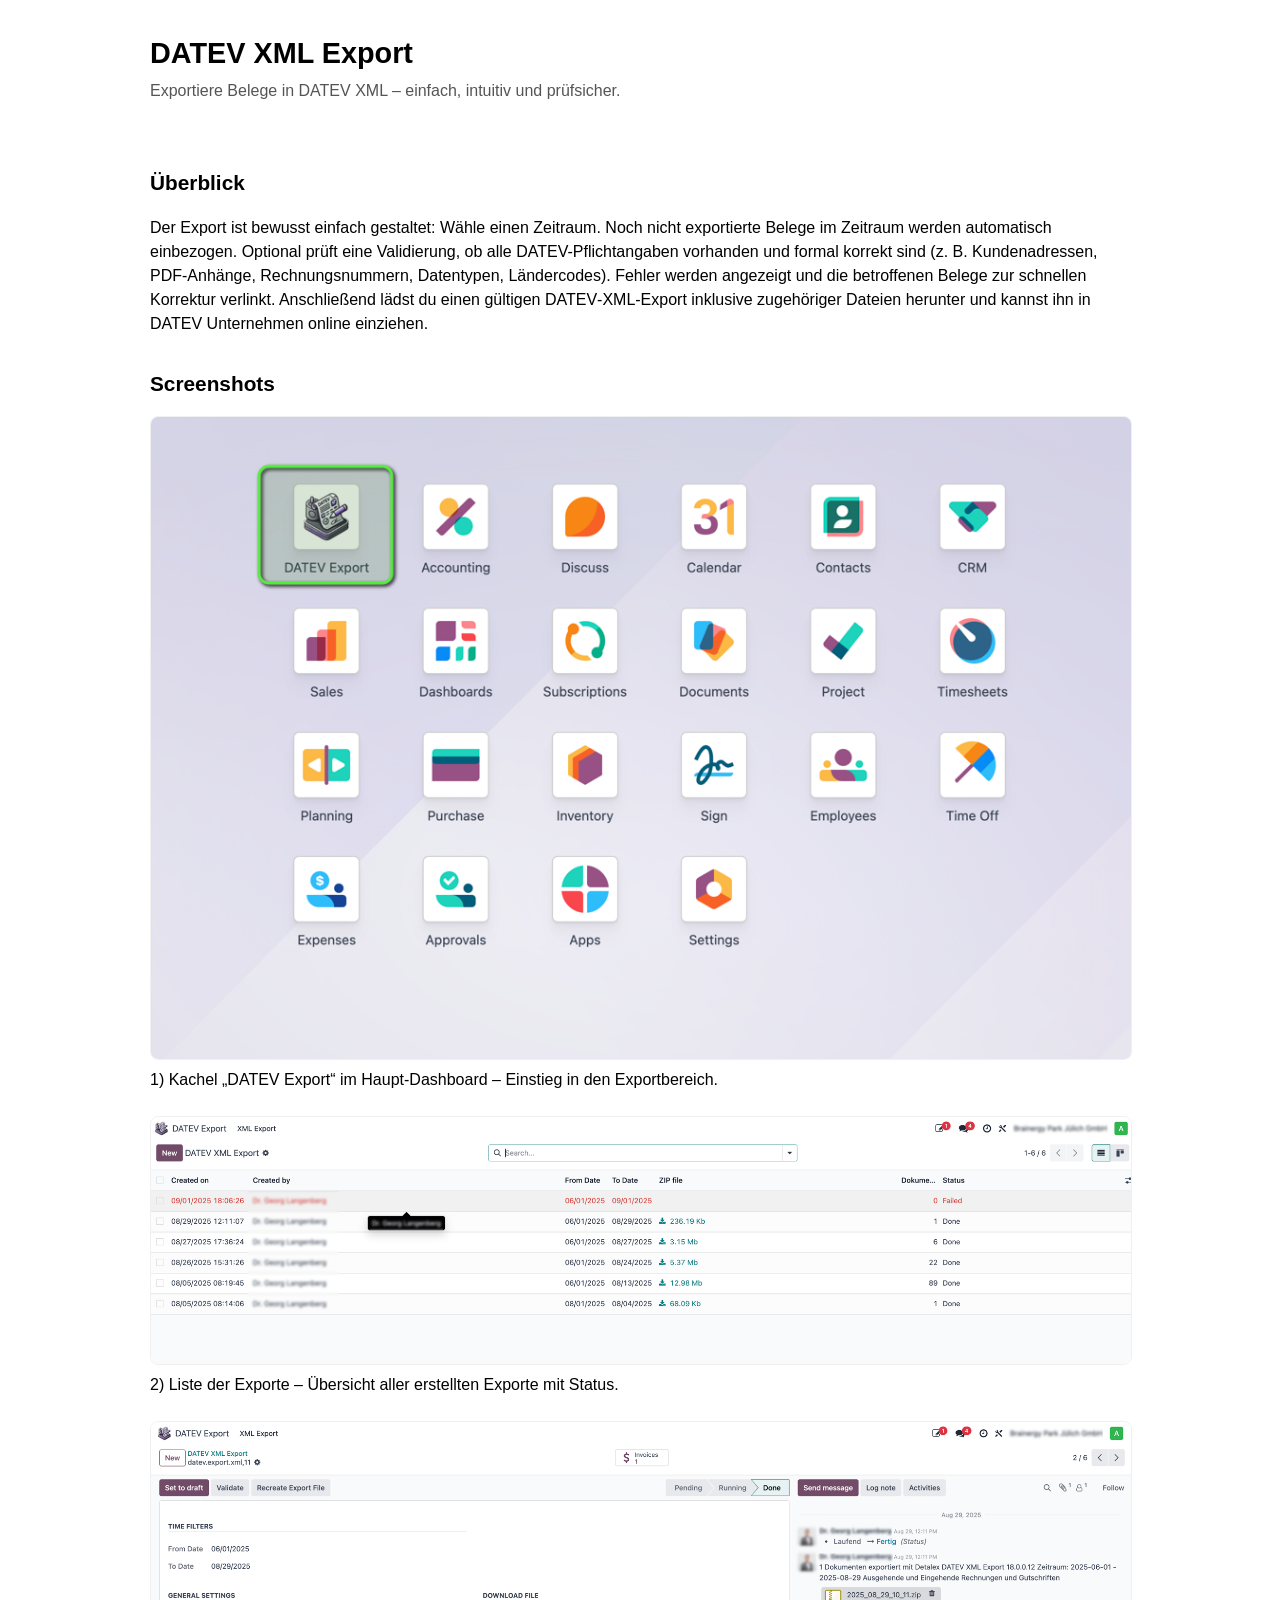
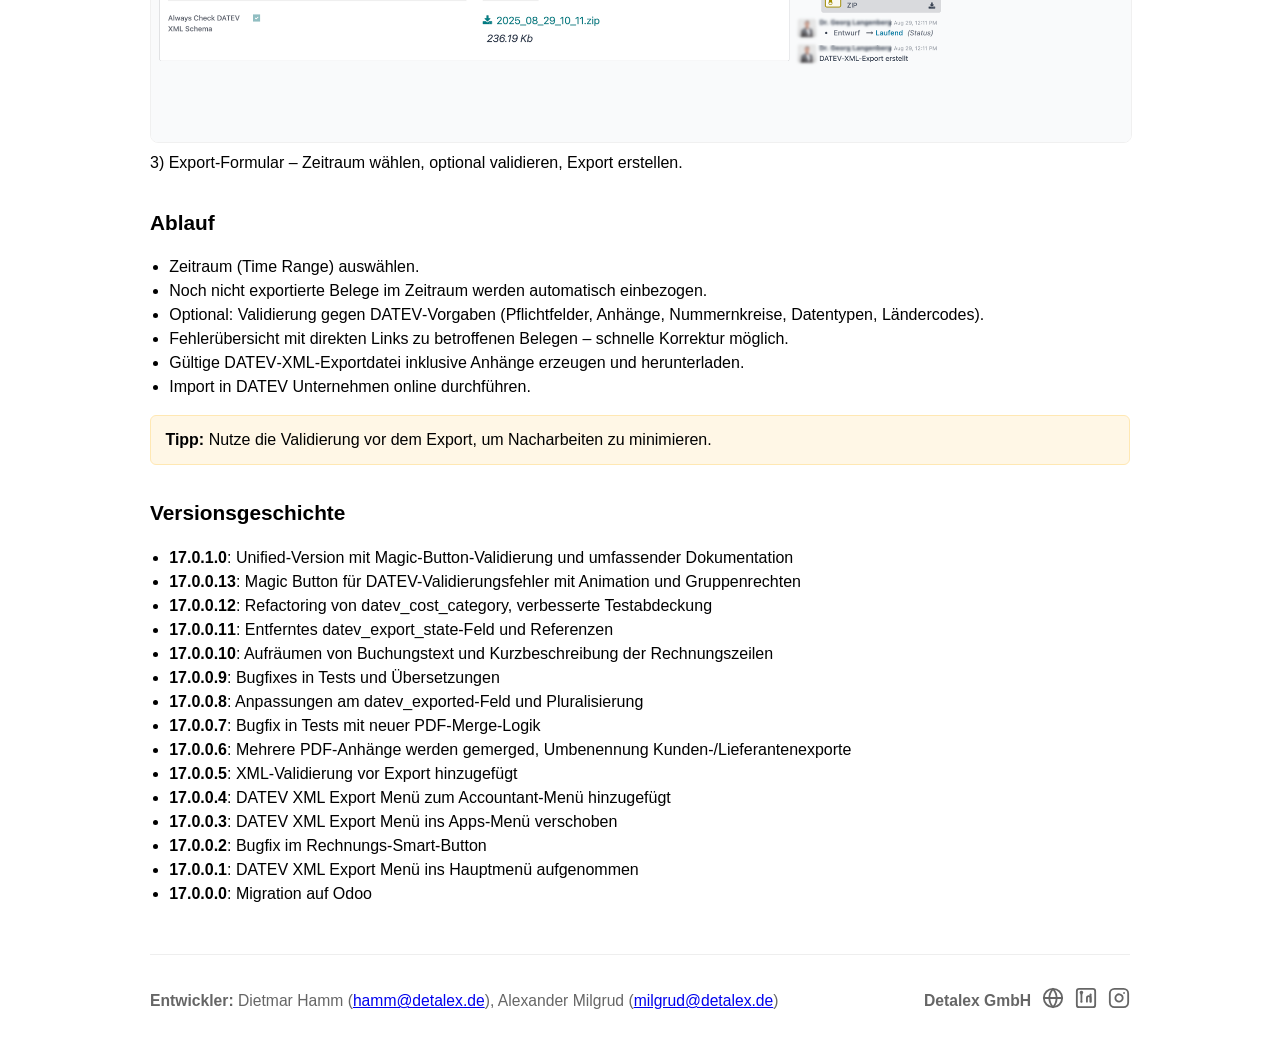
==== commit ee9e7ac5: "Make app description Odoo-version-neutral" ====
--- a/dtx_datev_export_xml/static/description/index.html
+++ b/dtx_datev_export_xml/static/description/index.html
@@ -1,795 +1,133 @@
 <!DOCTYPE html>
 <html lang="de">
 <head>
-    <meta charset="UTF-8">
-    <meta name="viewport" content="width=device-width, initial-scale=1.0">
-    <title>DATEV XML Export - Detalex GmbH</title>
-    <style>
-        * {
-            margin: 0;
-            padding: 0;
-            box-sizing: border-box;
-        }
-
-        body {
-            font-family: 'Segoe UI', Tahoma, Geneva, Verdana, sans-serif;
-            line-height: 1.6;
-            color: #333;
-            background: linear-gradient(135deg, #667eea 0%, #764ba2 100%);
-            min-height: 100vh;
-        }
-
-        .container {
-            max-width: 1200px;
-            margin: 0 auto;
-            padding: 20px;
-        }
-
-        .header {
-            background: rgba(255, 255, 255, 0.95);
-            backdrop-filter: blur(10px);
-            border-radius: 20px;
-            padding: 40px;
-            margin-bottom: 30px;
-            box-shadow: 0 20px 40px rgba(0, 0, 0, 0.1);
-            text-align: center;
-        }
-
-        .header h1 {
-            color: #2c3e50;
-            font-size: 3em;
-            margin-bottom: 10px;
-            font-weight: 700;
-        }
-
-        .version-badge {
-            display: inline-block;
-            background: linear-gradient(135deg, #667eea, #764ba2);
-            color: white;
-            padding: 8px 20px;
-            border-radius: 25px;
-            font-weight: bold;
-            margin: 10px;
-            box-shadow: 0 4px 15px rgba(102, 126, 234, 0.4);
-        }
-
-        .company-info {
-            color: #7f8c8d;
-            margin-top: 20px;
-            font-size: 1.1em;
-        }
-
-        .main-content {
-            background: rgba(255, 255, 255, 0.95);
-            backdrop-filter: blur(10px);
-            border-radius: 20px;
-            padding: 40px;
-            margin-bottom: 30px;
-            box-shadow: 0 20px 40px rgba(0, 0, 0, 0.1);
-        }
-
-        .description {
-            font-size: 1.2em;
-            color: #2c3e50;
-            margin-bottom: 40px;
-            text-align: center;
-            padding: 20px;
-            background: linear-gradient(135deg, #f8f9fa, #e9ecef);
-            border-radius: 15px;
-            border-left: 5px solid #667eea;
-        }
-
-        .nav-grid {
-            display: grid;
-            grid-template-columns: repeat(auto-fit, minmax(300px, 1fr));
-            gap: 20px;
-            margin-bottom: 40px;
-        }
-
-        .nav-card {
-            background: linear-gradient(135deg, #ffffff, #f8f9fa);
-            border-radius: 15px;
-            padding: 25px;
-            box-shadow: 0 10px 25px rgba(0, 0, 0, 0.1);
-            transition: all 0.3s ease;
-            cursor: pointer;
-            border: 2px solid transparent;
-        }
-
-        .nav-card:hover {
-            transform: translateY(-5px);
-            box-shadow: 0 15px 35px rgba(0, 0, 0, 0.15);
-            border-color: #667eea;
-        }
-
-        .nav-card h3 {
-            color: #2c3e50;
-            margin-bottom: 15px;
-            font-size: 1.3em;
-            display: flex;
-            align-items: center;
-        }
-
-        .nav-card .icon {
-            font-size: 1.5em;
-            margin-right: 10px;
-            color: #667eea;
-        }
-
-        .nav-card ul {
-            list-style: none;
-            color: #555;
-        }
-
-        .nav-card li {
-            padding: 5px 0;
-            padding-left: 20px;
-            position: relative;
-        }
-
-        .nav-card li:before {
-            content: "✓";
-            position: absolute;
-            left: 0;
-            color: #28a745;
-            font-weight: bold;
-        }
-
-        .magic-button-section {
-            background: linear-gradient(135deg, #dc3545, #c82333);
-            color: white;
-            border-radius: 15px;
-            padding: 30px;
-            margin: 30px 0;
-            box-shadow: 0 10px 25px rgba(220, 53, 69, 0.3);
-            position: relative;
-            overflow: hidden;
-        }
-
-        .magic-button-section::before {
-            content: "";
-            position: absolute;
-            top: 0;
-            left: -100%;
-            width: 100%;
-            height: 100%;
-            background: linear-gradient(90deg, transparent, rgba(255, 255, 255, 0.2), transparent);
-            animation: shine 3s infinite;
-        }
-
-        @keyframes shine {
-            0% { left: -100%; }
-            50% { left: 100%; }
-            100% { left: 100%; }
-        }
-
-        .magic-button-section h2 {
-            font-size: 2em;
-            margin-bottom: 20px;
-            display: flex;
-            align-items: center;
-        }
-
-        .magic-button-section .emoji {
-            font-size: 1.2em;
-            margin-right: 10px;
-            animation: pulse 2s infinite;
-        }
-
-        @keyframes pulse {
-            0% { transform: scale(1); }
-            50% { transform: scale(1.1); }
-            100% { transform: scale(1); }
-        }
-
-        .features-grid {
-            display: grid;
-            grid-template-columns: repeat(auto-fit, minmax(250px, 1fr));
-            gap: 20px;
-            margin: 30px 0;
-        }
-
-        .feature-card {
-            background: rgba(255, 255, 255, 0.1);
-            border-radius: 10px;
-            padding: 20px;
-            backdrop-filter: blur(5px);
-        }
-
-        .feature-card h4 {
-            color: #fff;
-            margin-bottom: 10px;
-            font-size: 1.1em;
-        }
-
-        .feature-card p {
-            color: rgba(255, 255, 255, 0.9);
-            font-size: 0.9em;
-        }
-
-        .tech-specs {
-            background: linear-gradient(135deg, #2c3e50, #34495e);
-            color: white;
-            border-radius: 15px;
-            padding: 30px;
-            margin: 30px 0;
-        }
-
-        .tech-specs h2 {
-            margin-bottom: 20px;
-            color: #ecf0f1;
-        }
-
-        .tech-grid {
-            display: grid;
-            grid-template-columns: repeat(auto-fit, minmax(300px, 1fr));
-            gap: 20px;
-        }
-
-        .tech-item {
-            background: rgba(255, 255, 255, 0.1);
-            border-radius: 10px;
-            padding: 20px;
-            backdrop-filter: blur(5px);
-        }
-
-        .tech-item h4 {
-            color: #3498db;
-            margin-bottom: 15px;
-            font-size: 1.2em;
-        }
-
-        .tech-item ul {
-            list-style: none;
-        }
-
-        .tech-item li {
-            padding: 5px 0;
-            color: #ecf0f1;
-        }
-
-        .tech-item li:before {
-            content: "▶";
-            margin-right: 10px;
-            color: #3498db;
-        }
-
-        .footer {
-            background: rgba(255, 255, 255, 0.95);
-            backdrop-filter: blur(10px);
-            border-radius: 20px;
-            padding: 30px;
-            text-align: center;
-            box-shadow: 0 20px 40px rgba(0, 0, 0, 0.1);
-        }
-
-        .footer h3 {
-            color: #2c3e50;
-            margin-bottom: 15px;
-        }
-
-        .contact-info {
-            display: flex;
-            justify-content: center;
-            gap: 30px;
-            flex-wrap: wrap;
-            margin-top: 20px;
-        }
-
-        .contact-item {
-            display: flex;
-            align-items: center;
-            color: #555;
-        }
-
-        .contact-item .icon {
-            margin-right: 8px;
-            color: #667eea;
-        }
-
-        .responsive-image {
-            max-width: 100%;
-            height: auto;
-            border-radius: 10px;
-            box-shadow: 0 10px 25px rgba(0, 0, 0, 0.15);
-            margin: 20px 0;
-        }
-
-        @media (max-width: 768px) {
-            .header h1 {
-                font-size: 2em;
-            }
-
-            .nav-grid {
-                grid-template-columns: 1fr;
-            }
-
-            .contact-info {
-                flex-direction: column;
-                gap: 15px;
-            }
-        }
-
-        .changelog {
-            background: linear-gradient(135deg, #28a745, #20c997);
-            color: white;
-            border-radius: 15px;
-            padding: 30px;
-            margin: 30px 0;
-        }
-
-        .changelog h2 {
-            margin-bottom: 20px;
-            font-size: 1.8em;
-        }
-
-        .changelog ul {
-            list-style: none;
-        }
-
-        .changelog li {
-            padding: 8px 0;
-            padding-left: 25px;
-            position: relative;
-        }
-
-        .changelog li:before {
-            content: "🚀";
-            position: absolute;
-            left: 0;
-        }
-    </style>
+ <meta charset="utf-8" />
+ <meta name="viewport" content="width=device-width, initial-scale=1" />
+ <title>DATEV XML Export</title>
+ <style>
+ :root {
+ color-scheme: light dark;
+ }
+ body {
+ font-family: -apple-system, BlinkMacSystemFont, Segoe UI, Roboto, Helvetica, Arial, "Apple Color Emoji", "Segoe UI Emoji";
+ line-height: 1.5;
+ margin: 0;
+ padding: 0 1rem 3rem;
+ max-width: 980px;
+ margin-inline: auto;
+ }
+ header {
+ padding: 2rem 0 1rem;
+ }
+ h1 { margin: 0 0 .25rem; font-size: 1.8rem; }
+ h2 { margin-top: 2rem; font-size: 1.3rem; }
+ p.lead { color: #555; margin-top: 0; }
+ .grid img {
+ display: block;
+ width: 100%;
+ height: auto;
+ border-radius: 8px;
+ border: 1px solid rgba(0,0,0,.06);
+ margin-bottom: .5rem;
+ }
+ .grid p {
+ margin-bottom: 1.5rem;
+ }
+ ul { padding-left: 1.2rem; }
+ .note {
+ background: #fff7e6;
+ border: 1px solid #ffe8b3;
+ padding: .75rem .9rem;
+ border-radius: 6px;
+ }
+ @media (prefers-color-scheme: dark) {
+ body { color: #ddd; background: #111; }
+ p.lead { color: #bbb; }
+ figure { background: #1a1a1a; border-color: #2a2a2a; }
+ figcaption { background: #151515; border-top-color: #2a2a2a; color: #bbb; }
+ .note { background: #2a2418; border-color: #4a3c1a; }
+ }
+ </style>
 </head>
 <body>
-    <div class="container">
-        <!-- Header -->
-        <div class="header">
-            <h1>DATEV XML Export</h1>
-            <div class="version-badge">Version 19.0.1.4</div>
-            <div class="company-info">
-                <strong>Detalex GmbH</strong> | Dietmar Hamm (hamm@detalex.de)<br>
-                <a href="https://detalex.de/odoo-datev" target="_blank" style="color: #667eea; text-decoration: none;">🌐 detalex.de</a>
-                <div style="margin-top: 10px; font-size: 0.9em; color: #3498db;">
-                    ✨ Neu: Vollständige Odoo 19.0 Kompatibilität
-                </div>
-            </div>
-        </div>
+ <header>
+ <h1>DATEV XML Export</h1>
+ <p class="lead">Exportiere Belege in DATEV XML – einfach, intuitiv und prüfsicher.</p>
+ </header>
 
-        <!-- Main Description -->
-        <div class="main-content">
-            <div class="description">
-                Das <strong>DATEV XML Export</strong> Addon stellt erweiterte Funktionalitäten für den Export von Rechnungen und Belegen in das deutsche DATEV-System über die moderne XML-Schnittstelle mit Unterstützung für digitalisierte Belege bereit. Diese Lösung ermöglicht den strukturierten Transfer von Buchhaltungsdaten und ersetzt schrittweise die ASCII-basierten Exporte.
-                <div style="margin-top: 15px; padding: 15px; background: linear-gradient(135deg, #e8f5e8, #f0f8ff); border-radius: 10px; border-left: 4px solid #28a745;">
-                    <strong style="color: #2e7d32;">🚀 Neu in Version 19.0:</strong> Vollständige Kompatibilität mit Odoo 19.0, verbesserte Performance, erweiterte Magic Button Funktionalität und modernisierte Benutzeroberfläche.
-                </div>
-            </div>
+ <section>
+ <h2>Überblick</h2>
+ <p>
+ Der Export ist bewusst einfach gestaltet: Wähle einen Zeitraum. Noch nicht exportierte Belege
+ im Zeitraum werden automatisch einbezogen. Optional prüft eine Validierung, ob alle DATEV-Pflichtangaben
+ vorhanden und formal korrekt sind (z.&nbsp;B. Kundenadressen, PDF‑Anhänge, Rechnungsnummern, Datentypen,
+ Ländercodes). Fehler werden angezeigt und die betroffenen Belege zur schnellen Korrektur verlinkt.
+ Anschließend lädst du einen gültigen DATEV‑XML‑Export inklusive zugehöriger Dateien herunter und kannst
+ ihn in DATEV Unternehmen online einziehen.
+ </p>
+ </section>
 
-            <!-- Navigation Grid -->
-            <div class="nav-grid">
-                <div class="nav-card">
-                    <h3><span class="icon">📊</span>DATEV XML Export</h3>
-                    <ul>
-                        <li>Ausgangsrechnungen mit allen Positionen</li>
-                        <li>Eingangsrechnungen und Belege</li>
-                        <li>Gutschriften und Lastschriften</li>
-                        <li>Digitalisierte Belege (PDF-Anhänge)</li>
-                    </ul>
-                </div>
+ <section>
+ <h2>Screenshots</h2>
+ <div class="grid">
+ <p>
+ <img src="./1.png" alt="Kachel DATEV Export im Haupt-Dashboard" />
+ 1) Kachel „DATEV Export“ im Haupt‑Dashboard – Einstieg in den Exportbereich.
+ </p>
+ <p>
+ <img src="./2.png" alt="Liste der Exporte mit Status" />
+ 2) Liste der Exporte – Übersicht aller erstellten Exporte mit Status.
+ </p>
+ <p>
+ <img src="./3.png" alt="Exportformular mit Zeitraum und Validierungsoptionen" />
+ 3) Export‑Formular – Zeitraum wählen, optional validieren, Export erstellen.
+ </p>
+ </div>
+ </section>
 
-                <div class="nav-card">
-                    <h3><span class="icon">⚙️</span>Export-Management</h3>
-                    <ul>
-                        <li>Zeitraumbasierter Export</li>
-                        <li>Einzelexport für Rechnungen</li>
-                        <li>Batch-Verarbeitung</li>
-                        <li>Export-Tracking</li>
-                    </ul>
-                </div>
-
-                <div class="nav-card">
-                    <h3><span class="icon">🔍</span>DATEV-Validierung</h3>
-                    <ul>
-                        <li>XSD-Validierung</li>
-                        <li>Detaillierte Fehlermeldungen</li>
-                        <li>Automatische Bereinigung</li>
-                        <li>Gruppenbeschränkungen</li>
-                    </ul>
-                </div>
-
-                <div class="nav-card">
-                    <h3><span class="icon">📄</span>PDF-Verarbeitung</h3>
-                    <ul>
-                        <li>Automatisches Merging</li>
-                        <li>Intelligente Attachment-Verarbeitung</li>
-                        <li>Qualitätskontrolle</li>
-                        <li>Optimierte Komprimierung</li>
-                    </ul>
-                </div>
-
-                <div class="nav-card">
-                    <h3><span class="icon">🔗</span>Integration</h3>
-                    <ul>
-                        <li>DATEV Unternehmen Online</li>
-                        <li>Document Transfer App</li>
-                        <li>XML-Standard Einhaltung</li>
-                        <li>Deutsche Lokalisierung</li>
-                    </ul>
-                </div>
-
-                <div class="nav-card">
-                    <h3><span class="icon">🛠️</span>Workflow-Features</h3>
-                    <ul>
-                        <li>Fortschrittsverfolgung</li>
-                        <li>Error-Recovery</li>
-                        <li>Benutzerfreundliche UI</li>
-                        <li>Massenoperationen</li>
-                    </ul>
-                </div>
-            </div>
-        </div>
-
-        <!-- Magic Button Section -->
-        <div class="magic-button-section">
-            <h2><span class="emoji">🚨</span>Magic Button für DATEV Validierungsfehler</h2>
-            <p style="font-size: 1.1em; margin-bottom: 20px;">
-                Das DATEV XML Export Modul wurde mit einem <strong>magischen Button</strong> ausgestattet, der bei Validierungsfehlern erscheint und direkt zur Liste der problematischen Rechnungen führt.
-            </p>
-
-            <div class="features-grid">
-                <div class="feature-card">
-                    <h4>✨ Magische Features</h4>
-                    <p>Erscheint nur bei Fehlern, auffälliges Design mit Puls-Animation, Hover-Effekte und Emoji-Integration</p>
-                </div>
-
-                <div class="feature-card">
-                    <h4>📋 Verbesserte Fehler-Liste</h4>
-                    <p>Rote Hervorhebung aller fehlerhaften Rechnungen mit zusätzlichen Informationen und Readonly-Modus</p>
-                </div>
-
-                <div class="feature-card">
-                    <h4>🔄 Smart Workflow</h4>
-                    <p>Export starten → Validierung → Magic Button → Fehler-Liste → Behebung → Erneute Validierung</p>
-                </div>
-
-                <div class="feature-card">
-                    <h4>👁️ Visuelle Hinweise</h4>
-                    <p>Rote Färbung, Puls-Animation, Emoji-Icons und interaktives Hover-Feedback für sofortige Erkennung</p>
-                </div>
-            </div>
-        </div>
-
-        <!-- Technical Specifications -->
-        <div class="tech-specs">
-            <h2>🔧 Technische Spezifikationen</h2>
-            <div class="tech-grid">
-                <div class="tech-item">
-                    <h4>Modell-Erweiterungen</h4>
-                    <ul>
-                        <li>datev.export.xml (Hauptmodell)</li>
-                        <li>account.move (DATEV-Funktionalität)</li>
-                        <li>Mail-Integration</li>
-                        <li>Activity-Tracking</li>
-                    </ul>
-                </div>
-
-                <div class="tech-item">
-                    <h4>Export-Workflow</h4>
-                    <ul>
-                        <li>XSD-Schema-Validierung</li>
-                        <li>Strukturierte XML-Generierung</li>
-                        <li>PDF-Anhang-Verarbeitung</li>
-                        <li>ZIP-Paket-Erstellung</li>
-                    </ul>
-                </div>
-
-                <div class="tech-item">
-                    <h4>Benutzeroberfläche</h4>
-                    <ul>
-                        <li>Magic Button CSS-Animationen</li>
-                        <li>Responsive Design</li>
-                        <li>Error-Handling UI</li>
-                        <li>Progress-Tracking</li>
-                    </ul>
-                </div>
-
-                <div class="tech-item">
-                    <h4>Sicherheit & Berechtigung</h4>
-                    <ul>
-                        <li>DATEV Export User</li>
-                        <li>DATEV Export Manager</li>
-                        <li>Accounting Manager</li>
-                        <li>Gruppenbeschränkungen</li>
-                    </ul>
-                </div>
-            </div>
-        </div>
-
-        <!-- Detaillierte Funktionen -->
-        <div class="main-content">
-            <h2 style="color: #2c3e50; margin-bottom: 25px; font-size: 2.2em;">🔍 Funktionen detailliert</h2>
-
-            <div style="background: #fff3cd; border-left: 5px solid #ffc107; padding: 20px; margin: 20px 0; border-radius: 10px;">
-                <h3 style="color: #856404; margin-bottom: 10px;">⚠️ Einschränkungen der DATEV XML-Schnittstelle</h3>
-                <p style="color: #856404;">Die DATEV XML-Schnittstelle kann folgende Anwendungsfälle nicht abdecken:</p>
-                <ul style="margin-top: 10px; color: #856404;">
-                    <li>Reine Sachkontenbuchungen (Sachkonto zu Sachkonto, z.B. Zahlungsbuchungen)</li>
-                    <li>Stammdatenübertragung für Geschäftspartner (Kunden/Kreditoren)</li>
-                    <li>Bestimmte §13b UStG-Fälle (siehe zulässige Steuercodes für DATEV Unternehmen Online)</li>
-                </ul>
-            </div>
-
-            <div class="nav-grid">
-                <div class="nav-card">
-                    <h3><span class="icon">🎯</span>Export per Assistent</h3>
-                    <p style="margin-bottom: 15px;">Der Hauptexport erfolgt über den <strong>DATEV XML Export</strong> Assistenten:</p>
-                    <ul>
-                        <li>Menü: Rechnungsstellung > Berichte > DATEV XML Export</li>
-                        <li>Filter nach Rechnungstypen und Zeitraum</li>
-                        <li>XSD-Schema-Validierung (empfohlen)</li>
-                        <li>ZIP-Datei für produktive DATEV-Systeme</li>
-                    </ul>
-                </div>
-
-                <div class="nav-card">
-                    <h3><span class="icon">🔧</span>Manueller Export</h3>
-                    <p style="margin-bottom: 15px;">Export einzelner Rechnungen über Aktions-Dropdown:</p>
-                    <ul>
-                        <li>Direkter Export aus Rechnungslisten</li>
-                        <li>Automatische Typenerkennung</li>
-                        <li>ZIP-Download für DATEV Transfer</li>
-                        <li>XSD-Prüfung mit Fehlerbehandlung</li>
-                    </ul>
-                </div>
-
-                <div class="nav-card">
-                    <h3><span class="icon">📥</span>DATEV Import</h3>
-                    <p style="margin-bottom: 15px;">Voraussetzungen für erfolgreichen Import:</p>
-                    <ul>
-                        <li>DATEV Unternehmen Online aktiviert</li>
-                        <li>Erweiterte Einstellungen konfiguriert</li>
-                        <li>DATEV Belegtransfer installiert</li>
-                        <li>XML-Schnittstelle aktiviert</li>
-                    </ul>
-                </div>
-            </div>
-        </div>
-
-        <!-- Installation und Konfiguration -->
-        <div class="tech-specs">
-            <h2>🛠️ Installation und Konfiguration</h2>
-            <div class="tech-grid">
-                <div class="tech-item">
-                    <h4>Erforderliche Module</h4>
-                    <ul>
-                        <li>dtx_datev_export (Basis-Modul)</li>
-                        <li>account (Buchhaltung)</li>
-                        <li>stock (Lager)</li>
-                        <li>l10n_de (Deutsche Lokalisierung)</li>
-                        <li>contacts (Kontakte)</li>
-                    </ul>
-                </div>
-
-                <div class="tech-item">
-                    <h4>DATEV-Grundeinstellungen</h4>
-                    <ul>
-                        <li>Einstellungen → Buchhaltung → DATEV Export</li>
-                        <li>Berater-Nummer (1000-9999999)</li>
-                        <li>Mandanten-Nummer (0-99999)</li>
-                        <li>XML-Export-Einstellungen</li>
-                    </ul>
-                </div>
-
-                <div class="tech-item">
-                    <h4>Benutzerberechtigungen</h4>
-                    <ul>
-                        <li>DATEV Export User</li>
-                        <li>DATEV Export Manager</li>
-                        <li>Accounting Manager</li>
-                        <li>Gruppenbeschränkungen</li>
-                    </ul>
-                </div>
-
-                <div class="tech-item">
-                    <h4>Verwendung</h4>
-                    <ul>
-                        <li>Einzelexport aus Rechnungen</li>
-                        <li>Zeitraumexport über Assistenten</li>
-                        <li>Magic Buttons für Fehlerbehandlung</li>
-                        <li>Fortschrittsverfolgung</li>
-                    </ul>
-                </div>
-            </div>
-        </div>
-
-        <!-- DATEV Integration -->
-        <div class="main-content">
-            <h2 style="color: #2c3e50; margin-bottom: 25px; font-size: 2.2em;">🔗 DATEV-Integration</h2>
-
-            <div class="nav-grid">
-                <div class="nav-card">
-                    <h3><span class="icon">📋</span>Belegtransfer Setup</h3>
-                    <ul>
-                        <li>DATEV Belegtransfer öffnen</li>
-                        <li>"Verzeichnisse anlegen" Dialog</li>
-                        <li>Mandant auswählen und konfigurieren</li>
-                        <li>XML-Schnittstelle aktivieren</li>
-                    </ul>
-                </div>
-
-                <div class="nav-card">
-                    <h3><span class="icon">📤</span>Dateien übertragen</h3>
-                    <ul>
-                        <li>ZIP-Dateien im richtigen Verzeichnis platzieren</li>
-                        <li>Rechtsklick → "Belege hochladen"</li>
-                        <li>Upload-Erfolg über Protokoll prüfen</li>
-                        <li>Automatischer Import in DATEV UO</li>
-                    </ul>
-                </div>
-
-                <div class="nav-card">
-                    <h3><span class="icon">📊</span>Buchungssätze</h3>
-                    <ul>
-                        <li>Bereitstellen in DATEV Unternehmen Online</li>
-                        <li>Abruf über Mandantenergänzung</li>
-                        <li>Buchungsvorschläge bearbeiten</li>
-                        <li>Automatische Stapel-Verarbeitung</li>
-                    </ul>
-                </div>
-
-                <div class="nav-card">
-                    <h3><span class="icon">🔍</span>Fehlerbehandlung</h3>
-                    <ul>
-                        <li>Fehler an der Quelle (Odoo) korrigieren</li>
-                        <li>Korrigierten Buchungsstapel bereitstellen</li>
-                        <li>Import-Protokoll überprüfen</li>
-                        <li>Saldenliste abgleichen</li>
-                    </ul>
-                </div>
-            </div>
-
-            <div style="background: #d1ecf1; border-left: 5px solid #17a2b8; padding: 20px; margin: 30px 0; border-radius: 10px;">
-                <h3 style="color: #0c5460; margin-bottom: 15px;">💡 Empfohlene Konteneinrichtung</h3>
-                <ul style="color: #0c5460;">
-                    <li><strong>Debitorenkonten:</strong> DATEV-Nummerlogik verwenden (z.B. 1410/1205 → 69999)</li>
-                    <li><strong>Kreditorenkonten:</strong> DATEV-Nummerlogik verwenden (z.B. 1610/3301 → 99999)</li>
-                    <li><strong>Zukünftig:</strong> Zusätzliche Felder "DATEV Debitor" und "DATEV Kreditor"</li>
-                </ul>
-            </div>
-        </div>
-
-        <!-- Fehlerbehebung -->
-        <div class="magic-button-section">
-            <h2><span class="emoji">🔧</span>Fehlerbehebung</h2>
-
-            <div class="features-grid">
-                <div class="feature-card">
-                    <h4>⚠️ Validierungsfehler</h4>
-                    <p><strong>Problem:</strong> Rechnung wird nicht exportiert<br>
-                    <strong>Lösung:</strong> Magic Button 🚨 verwenden, Fehler korrigieren, erneut exportieren</p>
-                </div>
-
-                <div class="feature-card">
-                    <h4>📄 PDF-Probleme</h4>
-                    <p><strong>Problem:</strong> PDF-Anhänge fehlen im Export<br>
-                    <strong>Lösung:</strong> Anhang-Konfiguration und PDF-Zusammenführung überprüfen</p>
-                </div>
-
-                <div class="feature-card">
-                    <h4>🔐 Export-Berechtigung</h4>
-                    <p><strong>Problem:</strong> Export-Button nicht sichtbar<br>
-                    <strong>Lösung:</strong> Benutzergruppen-Zugehörigkeit prüfen (DATEV Export User)</p>
-                </div>
-
-                <div class="feature-card">
-                    <h4>📊 Debugging</h4>
-                    <p><strong>Logging aktivieren:</strong> dtx_datev_export_xml<br>
-                    <strong>Magic Button Workflow:</strong> Fehlercount → Button → List-View → Korrektur</p>
-                </div>
-            </div>
-        </div>
-
-        <!-- Entwickler-Hinweise -->
-        <div class="tech-specs">
-            <h2>👨‍💻 Entwickler-Hinweise</h2>
-            <div class="tech-grid">
-                <div class="tech-item">
-                    <h4>Modul-Erweiterung</h4>
-                    <ul>
-                        <li>dtx_datev_export_xml zu Abhängigkeiten hinzufügen</li>
-                        <li>datev.export.xml Modelle erweitern</li>
-                        <li>Eigene Validierungslogik implementieren</li>
-                        <li>API-Nutzung für Custom Exports</li>
-                    </ul>
-                </div>
-
-                <div class="tech-item">
-                    <h4>Magic Button Erweiterungen</h4>
-                    <ul>
-                        <li>Auto-Fix Button für häufige Fehler</li>
-                        <li>Fehler-Kategorisierung implementieren</li>
-                        <li>Export-Logs mit Details</li>
-                        <li>Batch-Korrektur für ähnliche Fehler</li>
-                    </ul>
-                </div>
-
-                <div class="tech-item">
-                    <h4>Performance-Optimierung</h4>
-                    <ul>
-                        <li>Lazy Loading für Fehler-Details</li>
-                        <li>Caching von Validierungsergebnissen</li>
-                        <li>Background-Jobs für große Datenmengen</li>
-                        <li>Asynchrone Verarbeitung</li>
-                    </ul>
-                </div>
-
-                <div class="tech-item">
-                    <h4>Browser-Kompatibilität</h4>
-                    <ul>
-                        <li>Modern Browsers mit CSS3-Support</li>
-                        <li>Fallback für ältere Browser</li>
-                        <li>Mobile Touch-optimierte States</li>
-                        <li>Responsive Animation-Fallbacks</li>
-                    </ul>
-                </div>
-            </div>
-        </div>
-
-        <!-- Changelog -->
-        <div class="changelog">
-            <h2>📋 Changelog - Version 19.0.1.4</h2>
-            <ul>
-                <li>🐛 Bug Fix: action_validate() respektiert jetzt check_xsd Parameter korrekt</li>
-                <li>✅ Test-Erweiterung: Neue Tests für fehlerhafte Exporte ohne ZIP-Dateien</li>
-                <li>🧹 Code Quality: PyLint-Fehler behoben (trailing whitespace, f-string logging)</li>
-                <li>📦 Deployment: Automatisches Deployment zu GitHub Branch 19.0</li>
-                <li>🎨 UI Verbesserung: Informativer Hilfe-Block im Export-Formular für BU-Code Export Steuerung</li>
-                <li>⚠️ Sichtbare Warnungen: Alert-Box mit Warnung zur Steuerberater-Abstimmung direkt im Formular</li>
-                <li>📚 Inline-Dokumentation: Link zur ausführlichen BU-Code Dokumentation im Formular</li>
-                <li>🚀 Odoo 19.0 Kompatibilität: Vollständige Anpassung an Odoo Version 19.0</li>
-                <li>⚡ Performance-Optimierungen: Verbesserte Datenbankabfragen und Exportgeschwindigkeit</li>
-                <li>🎨 Modernisierte UI: Aktualisierte Benutzeroberfläche entsprechend Odoo 19.0 Standards</li>
-                <li>🔧 Enhanced Magic Button: Erweiterte Validierungsfehler-Anzeige mit verbesserter Animation</li>
-                <li>🛡️ Sicherheits-Updates: Aktuelle Sicherheitsstandards und Best Practices</li>
-                <li>📊 API-Erweiterungen: Neue REST-API Endpunkte für externe Integrationen</li>
-                <li>📝 Erweiterte Logging: Verbesserte Protokollierung und Fehlerbehandlung</li>
-                <li>🇩🇪 Deutsche Lokalisierung 19.0: Anpassung an die neueste deutsche Lokalisierung</li>
-                <li>🔄 Automatische Migration: Nahtloser Upgrade-Pfad von 18.0 zu 19.0</li>
-                <li>📱 Mobile Optimierung: Verbesserte Darstellung auf mobilen Geräten</li>
-                <li>🎯 Vereinheitlichte Versionierung: Konsistente Versionierung mit anderen Detalex-Modulen</li>
-                <li>🚨 Magic Button für DATEV-Validierungsfehler: Animierter Button mit direkter Fehler-Navigation</li>
-                <li>👥 DATEV-Validierung für Accounting Manager: Erweiterte Berechtigungen und Validierung</li>
-                <li>🧹 Automatische Fehlerbereinigung: Löschen von Validierungsfehlern bei erfolgreicher Korrektur</li>
-                <li>🔒 Gruppenbeschränkungen: Schutz sensibler DATEV-Informationen</li>
-                <li>📄 Verbesserte PDF-Zusammenführung: Optimierte Verarbeitung mehrerer Anhänge</li>
-                <li>🎮 UX-Integration: Nahtlose Benutzerführung im Buchhaltungsworkflow</li>
-                <li>✅ Umfassende Testabdeckung: Vollständige Qualitätssicherung und Testing</li>
-            </ul>
-        </div>
-
-        <!-- Footer -->
-        <div class="footer">
-            <h3>Support & Kontakt</h3>
-            <div class="contact-info">
-                <div class="contact-item">
-                    <span class="icon">📧</span>
-                    <span>hamm@detalex.de</span>
-                </div>
-                <div class="contact-item">
-                    <span class="icon">🌐</span>
-                    <span>https://detalex.de</span>
-                </div>
-                <div class="contact-item">
-                    <span class="icon">📜</span>
-                    <span>Other proprietary License</span>
-                </div>
-            </div>
-            <p style="margin-top: 20px; color: #7f8c8d; font-style: italic;">
-                DATEV XML Export - Moderne Buchhaltungsintegration für Odoo 18.0
-            </p>
-            <p style="margin-top: 10px; color: #95a5a6; font-size: 0.9em;">
-                Version 19.0.1.3 | © 2025 Detalex GmbH | Kompatibel mit Odoo 18.0+
-            </p>
-        </div>
-    </div>
+ <section>
+ <h2>Ablauf</h2>
+ <ul>
+ <li>Zeitraum (Time Range) auswählen.</li>
+ <li>Noch nicht exportierte Belege im Zeitraum werden automatisch einbezogen.</li>
+ <li>Optional: Validierung gegen DATEV‑Vorgaben (Pflichtfelder, Anhänge, Nummernkreise, Datentypen, Ländercodes).</li>
+ <li>Fehlerübersicht mit direkten Links zu betroffenen Belegen – schnelle Korrektur möglich.</li>
+ <li>Gültige DATEV‑XML‑Exportdatei inklusive Anhänge erzeugen und herunterladen.</li>
+ <li>Import in DATEV Unternehmen online durchführen.</li>
+ </ul>
+ <p class="note"><strong>Tipp:</strong> Nutze die Validierung vor dem Export, um Nacharbeiten zu minimieren.</p>
+ </section>
+ <section>
+ <h2>Versionsgeschichte</h2>
+ <ul>
+ <li><b>17.0.1.0</b>: Unified-Version mit Magic-Button-Validierung und umfassender Dokumentation</li>
+ <li><b>17.0.0.13</b>: Magic Button für DATEV-Validierungsfehler mit Animation und Gruppenrechten</li>
+ <li><b>17.0.0.12</b>: Refactoring von datev_cost_category, verbesserte Testabdeckung</li>
+ <li><b>17.0.0.11</b>: Entferntes datev_export_state-Feld und Referenzen</li>
+ <li><b>17.0.0.10</b>: Aufräumen von Buchungstext und Kurzbeschreibung der Rechnungszeilen</li>
+ <li><b>17.0.0.9</b>: Bugfixes in Tests und Übersetzungen</li>
+ <li><b>17.0.0.8</b>: Anpassungen am datev_exported-Feld und Pluralisierung</li>
+ <li><b>17.0.0.7</b>: Bugfix in Tests mit neuer PDF-Merge-Logik</li>
+ <li><b>17.0.0.6</b>: Mehrere PDF-Anhänge werden gemerged, Umbenennung Kunden-/Lieferantenexporte</li>
+ <li><b>17.0.0.5</b>: XML-Validierung vor Export hinzugefügt</li>
+ <li><b>17.0.0.4</b>: DATEV XML Export Menü zum Accountant-Menü hinzugefügt</li>
+ <li><b>17.0.0.3</b>: DATEV XML Export Menü ins Apps-Menü verschoben</li>
+ <li><b>17.0.0.2</b>: Bugfix im Rechnungs-Smart-Button</li>
+ <li><b>17.0.0.1</b>: DATEV XML Export Menü ins Hauptmenü aufgenommen</li>
+ <li><b>17.0.0.0</b>: Migration auf Odoo</li>
+ </ul>
+ </section>
+ <footer style="margin-top:3rem; padding-top:2rem; border-top:1px solid #eee; font-size:.98rem; color:#666; display:flex; flex-wrap:wrap; align-items:center; gap:1.2em;">
+ <div>
+ <strong>Entwickler:</strong> Dietmar Hamm (<a href="mailto:hamm@detalex.de">hamm@detalex.de</a>),
+ Alexander Milgrud (<a href="mailto:milgrud@detalex.de">milgrud@detalex.de</a>)
+ </div>
+ <div style="margin-left:auto; display:flex; align-items:center; gap:.7em;">
+ <strong>Detalex GmbH</strong>
+ <a href="https://detalex.de" target="_blank" title="Website" style="display:inline-block; vertical-align:middle;"><svg width="22" height="22" viewBox="0 0 24 24" fill="none" stroke="#666" stroke-width="2" stroke-linecap="round" stroke-linejoin="round"><circle cx="12" cy="12" r="10"/><line x1="2" y1="12" x2="22" y2="12"/><path d="M12 2a15.3 15.3 0 0 1 4 10 15.3 15.3 0 0 1-4 10 15.3 15.3 0 0 1-4-10A15.3 15.3 0 0 1 12 2z"/></svg></a>
+ <a href="https://www.linkedin.com/in/dietmar-hamm-22a93b75/" target="_blank" title="LinkedIn" style="display:inline-block; vertical-align:middle;"><svg width="22" height="22" viewBox="0 0 24 24" fill="none" stroke="#666" stroke-width="2" stroke-linecap="round" stroke-linejoin="round"><rect x="2" y="2" width="20" height="20" rx="2.5"/><line x1="7" y1="8" x2="7" y2="16"/><line x1="7" y1="16" x2="7" y2="16"/><circle cx="7" cy="6" r="1"/><path d="M17 16v-4a2 2 0 0 0-4 0v4"/><line x1="17" y1="8" x2="17" y2="16"/></svg></a>
+ <a href="https://www.instagram.com/detalex_gmbh/" target="_blank" title="Instagram" style="display:inline-block; vertical-align:middle;"><svg width="22" height="22" viewBox="0 0 24 24" fill="none" stroke="#666" stroke-width="2" stroke-linecap="round" stroke-linejoin="round"><rect x="2" y="2" width="20" height="20" rx="5"/><path d="M16 11.37A4 4 0 1 1 12.63 8 4 4 0 0 1 16 11.37z"/><line x1="17.5" y1="6.5" x2="17.5" y2="6.5"/></svg></a>
+ </div>
+ </footer>
 </body>
 </html>
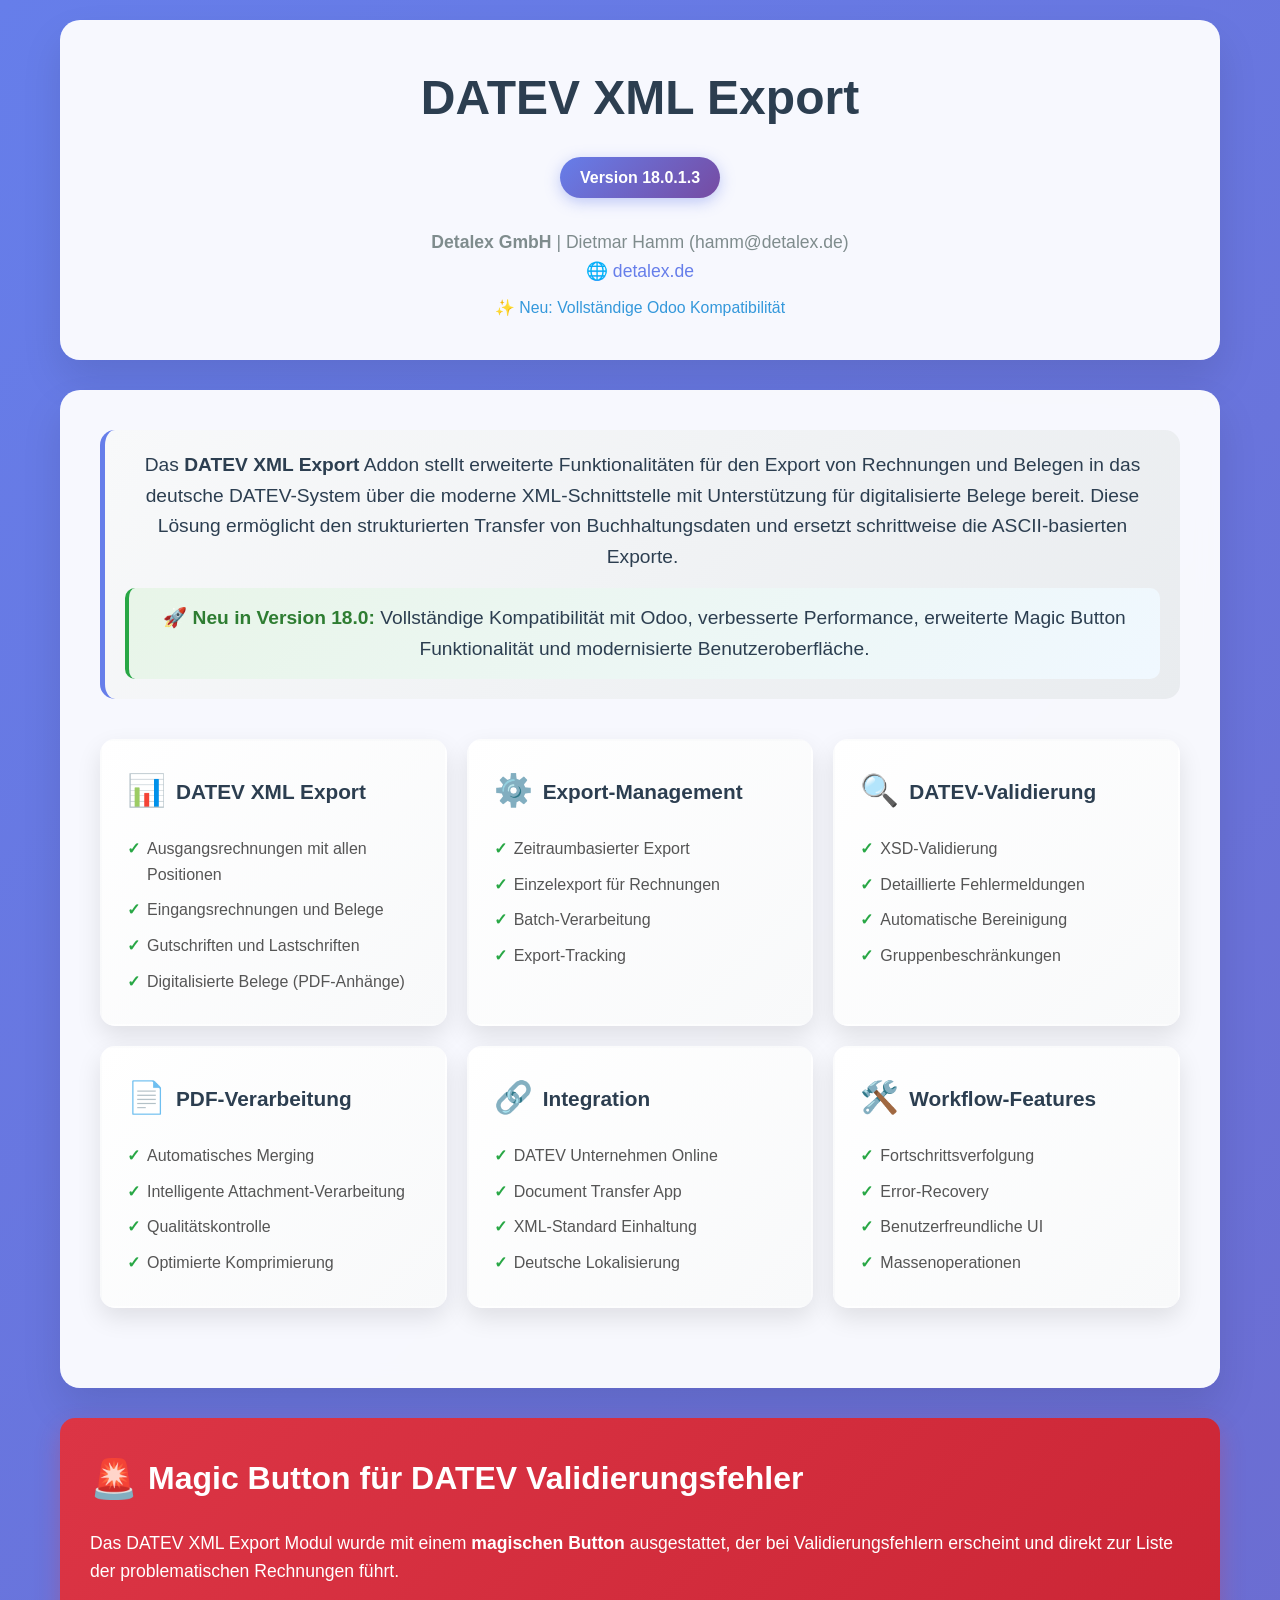
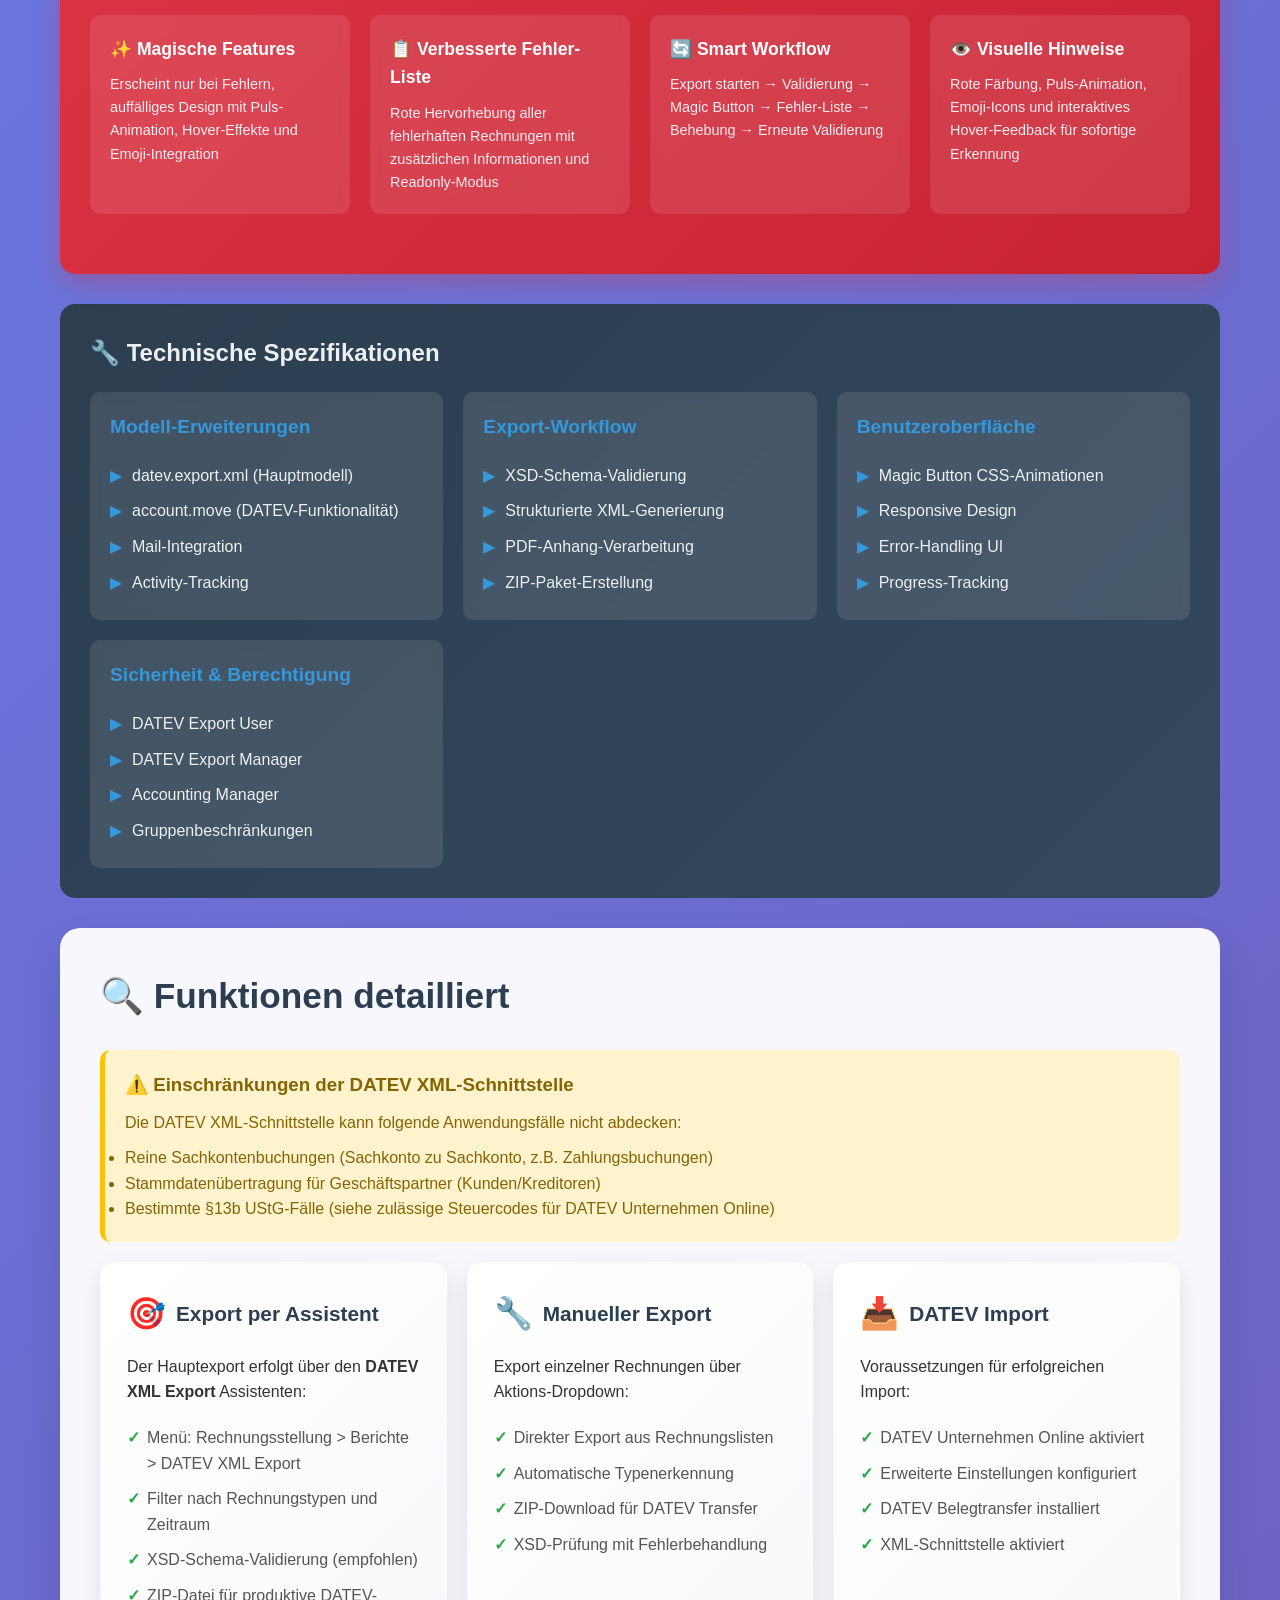
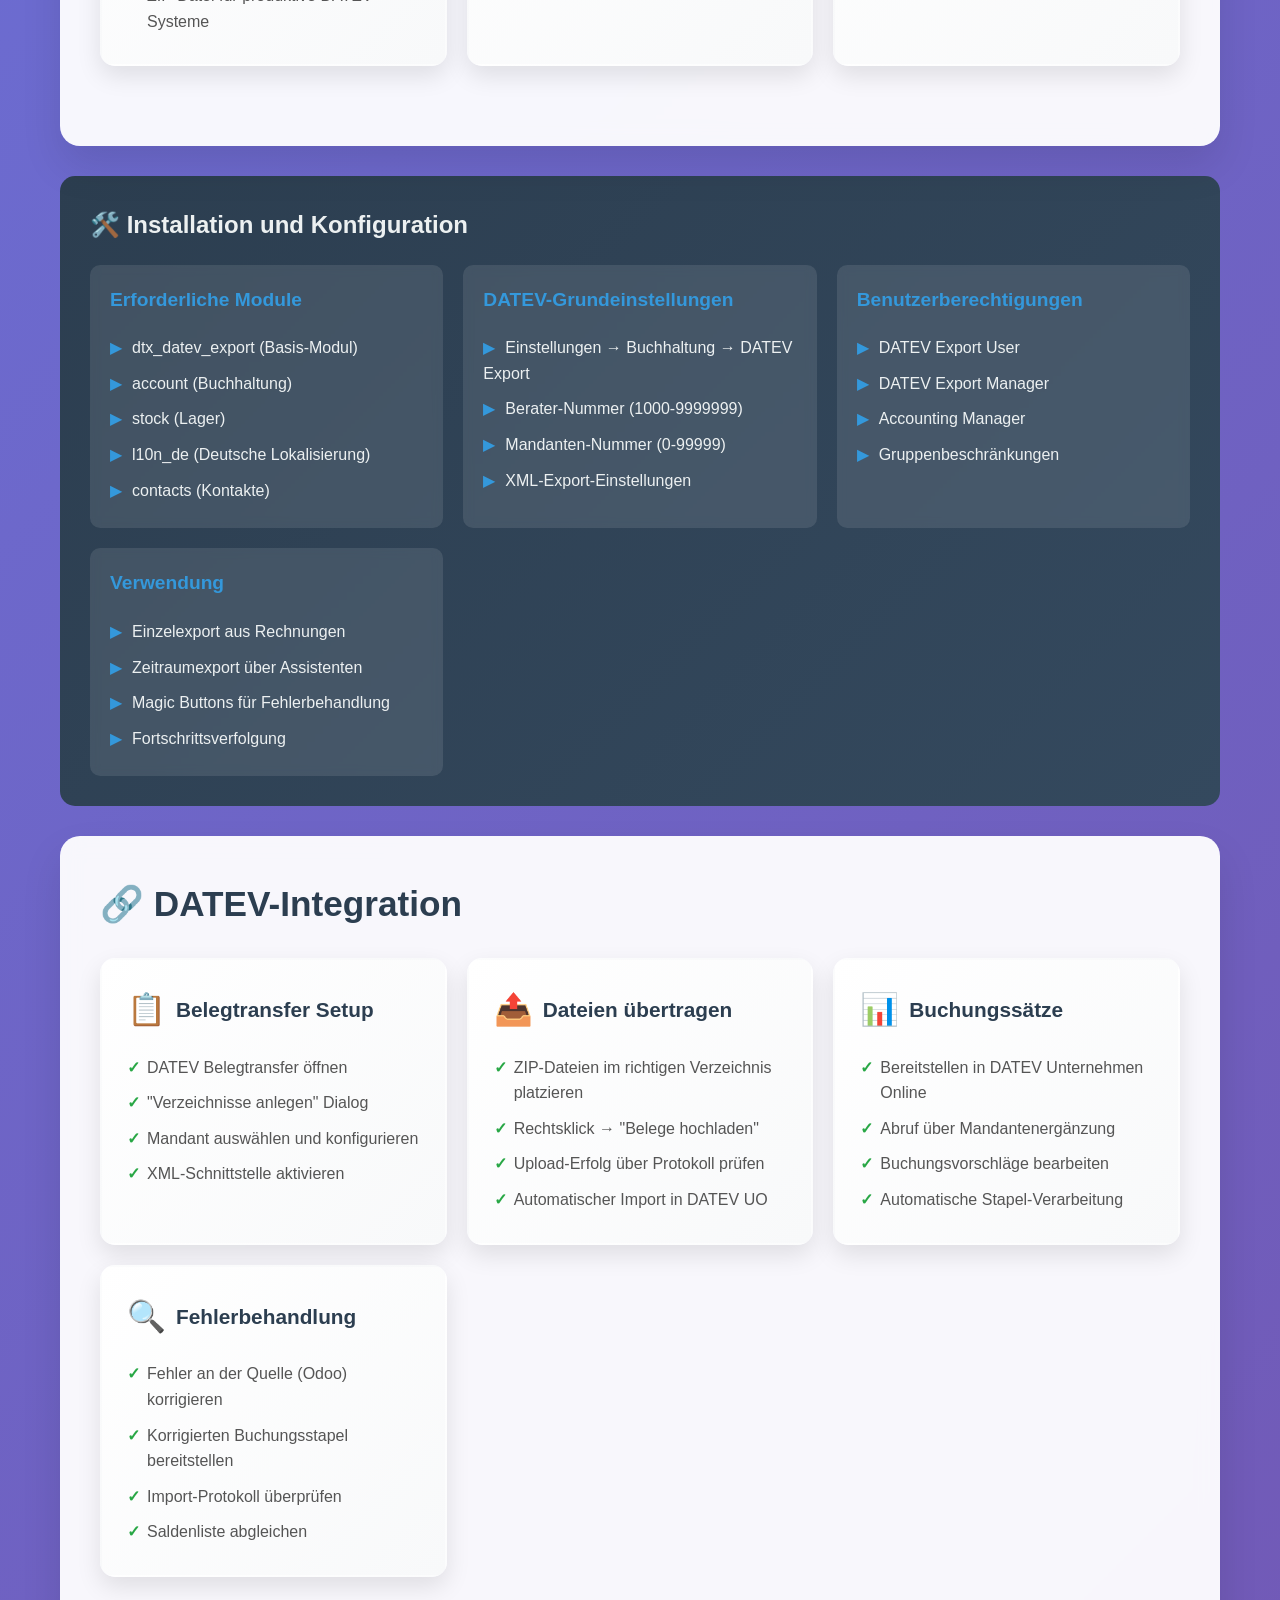
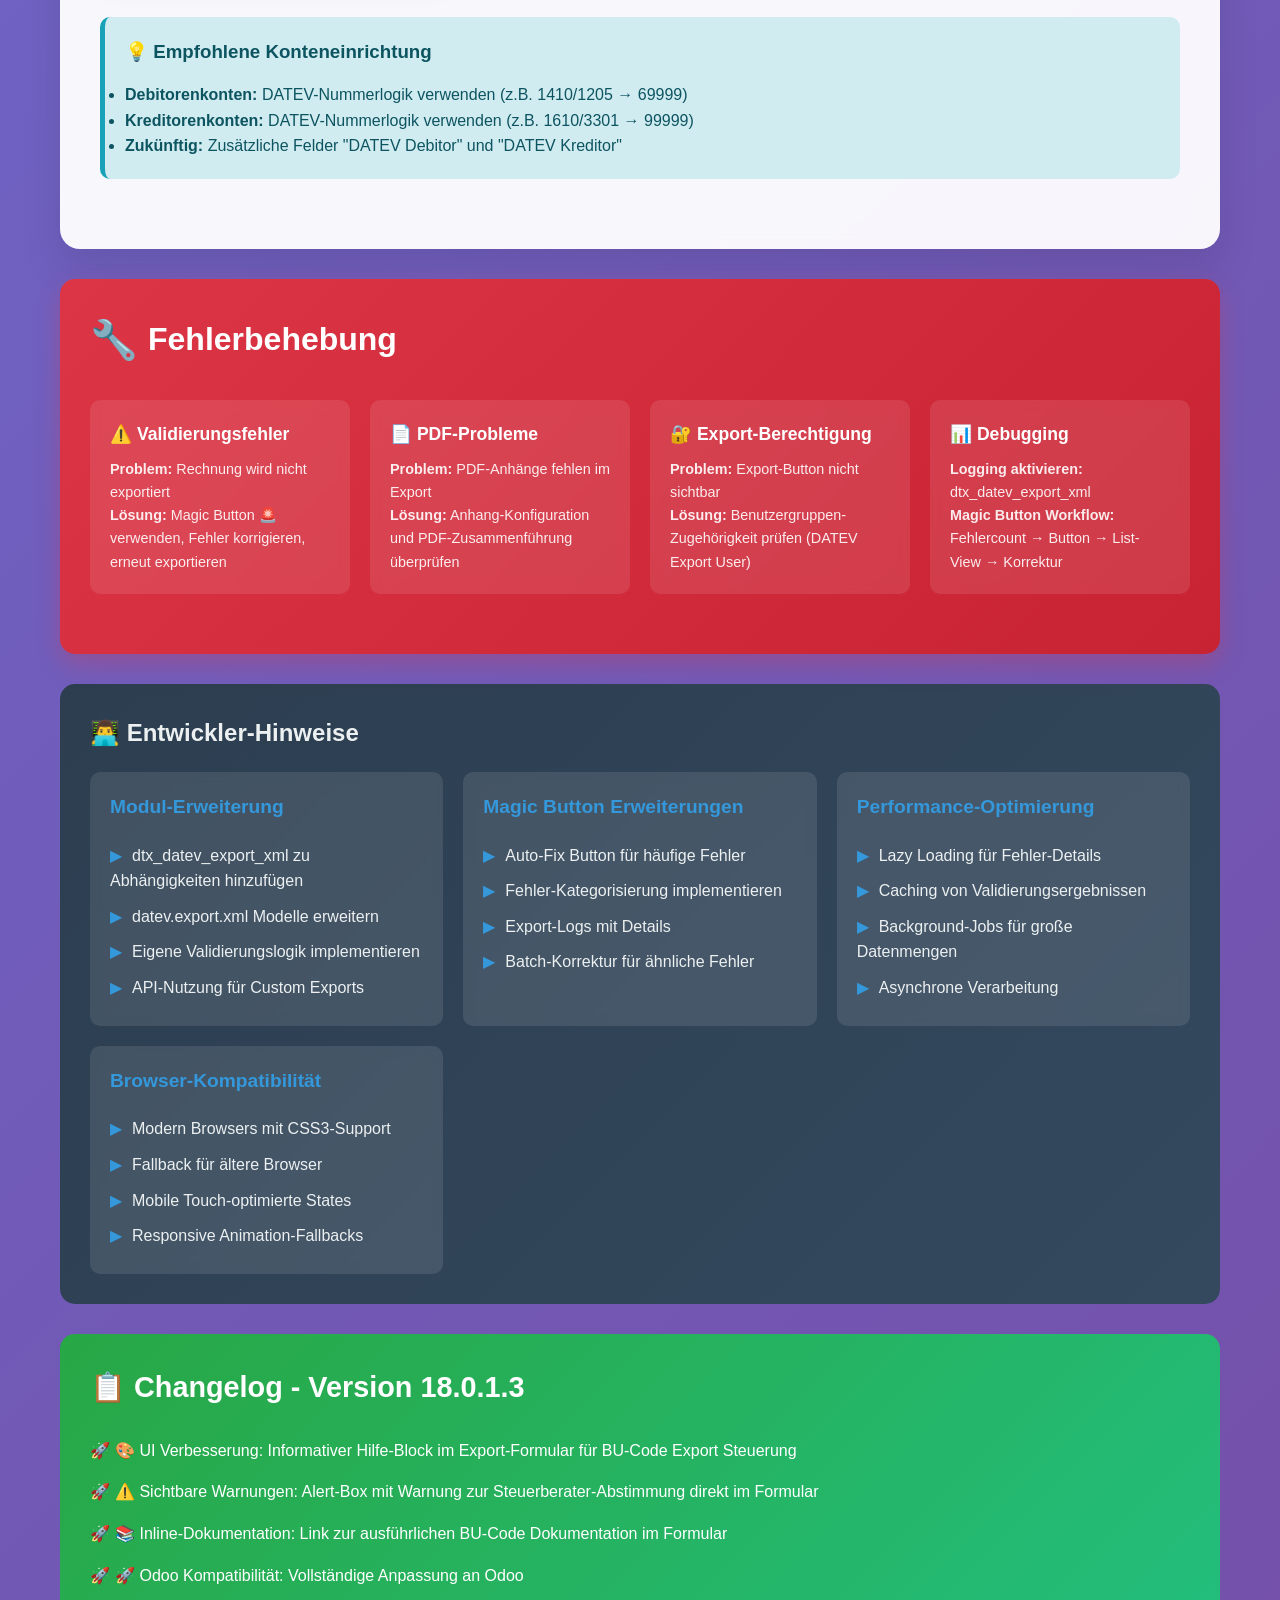
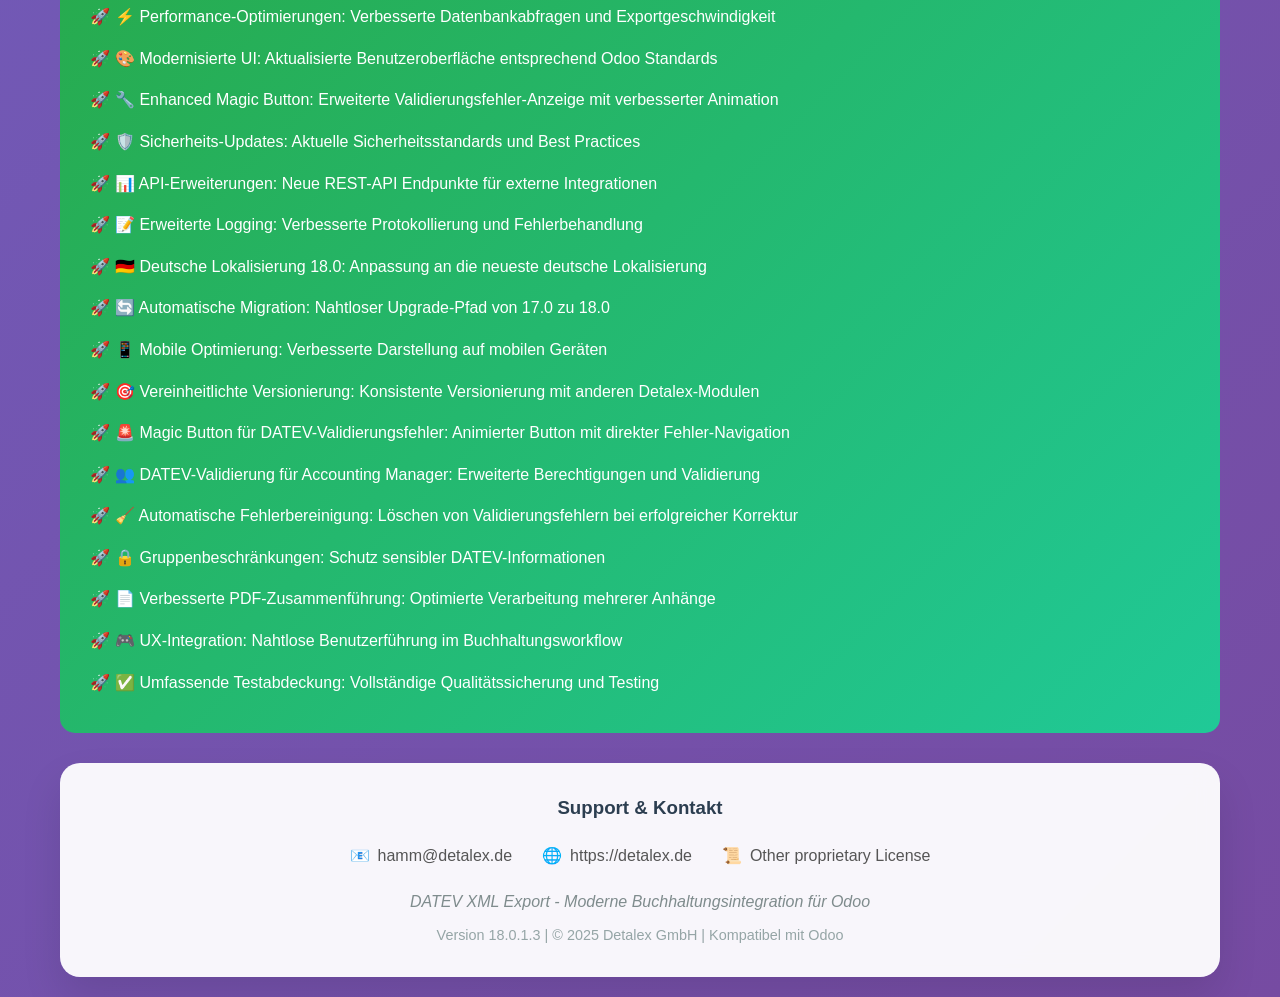
==== commit eac1ae4e: "Make app description Odoo-version-neutral" ====
--- a/dtx_datev_export_xml/static/description/index.html
+++ b/dtx_datev_export_xml/static/description/index.html
@@ -1,133 +1,791 @@
 <!DOCTYPE html>
 <html lang="de">
 <head>
- <meta charset="utf-8" />
- <meta name="viewport" content="width=device-width, initial-scale=1" />
- <title>DATEV XML Export</title>
+ <meta charset="UTF-8">
+ <meta name="viewport" content="width=device-width, initial-scale=1.0">
+ <title>DATEV XML Export - Detalex GmbH</title>
  <style>
- :root {
- color-scheme: light dark;
- }
+ * {
+ margin: 0;
+ padding: 0;
+ box-sizing: border-box;
+ }
+
  body {
- font-family: -apple-system, BlinkMacSystemFont, Segoe UI, Roboto, Helvetica, Arial, "Apple Color Emoji", "Segoe UI Emoji";
- line-height: 1.5;
- margin: 0;
- padding: 0 1rem 3rem;
- max-width: 980px;
- margin-inline: auto;
- }
- header {
- padding: 2rem 0 1rem;
- }
- h1 { margin: 0 0 .25rem; font-size: 1.8rem; }
- h2 { margin-top: 2rem; font-size: 1.3rem; }
- p.lead { color: #555; margin-top: 0; }
- .grid img {
- display: block;
+ font-family: 'Segoe UI', Tahoma, Geneva, Verdana, sans-serif;
+ line-height: 1.6;
+ color: #333;
+ background: linear-gradient(135deg, #667eea 0%, #764ba2 100%);
+ min-height: 100vh;
+ }
+
+ .container {
+ max-width: 1200px;
+ margin: 0 auto;
+ padding: 20px;
+ }
+
+ .header {
+ background: rgba(255, 255, 255, 0.95);
+ backdrop-filter: blur(10px);
+ border-radius: 20px;
+ padding: 40px;
+ margin-bottom: 30px;
+ box-shadow: 0 20px 40px rgba(0, 0, 0, 0.1);
+ text-align: center;
+ }
+
+ .header h1 {
+ color: #2c3e50;
+ font-size: 3em;
+ margin-bottom: 10px;
+ font-weight: 700;
+ }
+
+ .version-badge {
+ display: inline-block;
+ background: linear-gradient(135deg, #667eea, #764ba2);
+ color: white;
+ padding: 8px 20px;
+ border-radius: 25px;
+ font-weight: bold;
+ margin: 10px;
+ box-shadow: 0 4px 15px rgba(102, 126, 234, 0.4);
+ }
+
+ .company-info {
+ color: #7f8c8d;
+ margin-top: 20px;
+ font-size: 1.1em;
+ }
+
+ .main-content {
+ background: rgba(255, 255, 255, 0.95);
+ backdrop-filter: blur(10px);
+ border-radius: 20px;
+ padding: 40px;
+ margin-bottom: 30px;
+ box-shadow: 0 20px 40px rgba(0, 0, 0, 0.1);
+ }
+
+ .description {
+ font-size: 1.2em;
+ color: #2c3e50;
+ margin-bottom: 40px;
+ text-align: center;
+ padding: 20px;
+ background: linear-gradient(135deg, #f8f9fa, #e9ecef);
+ border-radius: 15px;
+ border-left: 5px solid #667eea;
+ }
+
+ .nav-grid {
+ display: grid;
+ grid-template-columns: repeat(auto-fit, minmax(300px, 1fr));
+ gap: 20px;
+ margin-bottom: 40px;
+ }
+
+ .nav-card {
+ background: linear-gradient(135deg, #ffffff, #f8f9fa);
+ border-radius: 15px;
+ padding: 25px;
+ box-shadow: 0 10px 25px rgba(0, 0, 0, 0.1);
+ transition: all 0.3s ease;
+ cursor: pointer;
+ border: 2px solid transparent;
+ }
+
+ .nav-card:hover {
+ transform: translateY(-5px);
+ box-shadow: 0 15px 35px rgba(0, 0, 0, 0.15);
+ border-color: #667eea;
+ }
+
+ .nav-card h3 {
+ color: #2c3e50;
+ margin-bottom: 15px;
+ font-size: 1.3em;
+ display: flex;
+ align-items: center;
+ }
+
+ .nav-card .icon {
+ font-size: 1.5em;
+ margin-right: 10px;
+ color: #667eea;
+ }
+
+ .nav-card ul {
+ list-style: none;
+ color: #555;
+ }
+
+ .nav-card li {
+ padding: 5px 0;
+ padding-left: 20px;
+ position: relative;
+ }
+
+ .nav-card li:before {
+ content: "✓";
+ position: absolute;
+ left: 0;
+ color: #28a745;
+ font-weight: bold;
+ }
+
+ .magic-button-section {
+ background: linear-gradient(135deg, #dc3545, #c82333);
+ color: white;
+ border-radius: 15px;
+ padding: 30px;
+ margin: 30px 0;
+ box-shadow: 0 10px 25px rgba(220, 53, 69, 0.3);
+ position: relative;
+ overflow: hidden;
+ }
+
+ .magic-button-section::before {
+ content: "";
+ position: absolute;
+ top: 0;
+ left: -100%;
  width: 100%;
+ height: 100%;
+ background: linear-gradient(90deg, transparent, rgba(255, 255, 255, 0.2), transparent);
+ animation: shine 3s infinite;
+ }
+
+ @keyframes shine {
+ 0% { left: -100%; }
+ 50% { left: 100%; }
+ 100% { left: 100%; }
+ }
+
+ .magic-button-section h2 {
+ font-size: 2em;
+ margin-bottom: 20px;
+ display: flex;
+ align-items: center;
+ }
+
+ .magic-button-section .emoji {
+ font-size: 1.2em;
+ margin-right: 10px;
+ animation: pulse 2s infinite;
+ }
+
+ @keyframes pulse {
+ 0% { transform: scale(1); }
+ 50% { transform: scale(1.1); }
+ 100% { transform: scale(1); }
+ }
+
+ .features-grid {
+ display: grid;
+ grid-template-columns: repeat(auto-fit, minmax(250px, 1fr));
+ gap: 20px;
+ margin: 30px 0;
+ }
+
+ .feature-card {
+ background: rgba(255, 255, 255, 0.1);
+ border-radius: 10px;
+ padding: 20px;
+ backdrop-filter: blur(5px);
+ }
+
+ .feature-card h4 {
+ color: #fff;
+ margin-bottom: 10px;
+ font-size: 1.1em;
+ }
+
+ .feature-card p {
+ color: rgba(255, 255, 255, 0.9);
+ font-size: 0.9em;
+ }
+
+ .tech-specs {
+ background: linear-gradient(135deg, #2c3e50, #34495e);
+ color: white;
+ border-radius: 15px;
+ padding: 30px;
+ margin: 30px 0;
+ }
+
+ .tech-specs h2 {
+ margin-bottom: 20px;
+ color: #ecf0f1;
+ }
+
+ .tech-grid {
+ display: grid;
+ grid-template-columns: repeat(auto-fit, minmax(300px, 1fr));
+ gap: 20px;
+ }
+
+ .tech-item {
+ background: rgba(255, 255, 255, 0.1);
+ border-radius: 10px;
+ padding: 20px;
+ backdrop-filter: blur(5px);
+ }
+
+ .tech-item h4 {
+ color: #3498db;
+ margin-bottom: 15px;
+ font-size: 1.2em;
+ }
+
+ .tech-item ul {
+ list-style: none;
+ }
+
+ .tech-item li {
+ padding: 5px 0;
+ color: #ecf0f1;
+ }
+
+ .tech-item li:before {
+ content: "▶";
+ margin-right: 10px;
+ color: #3498db;
+ }
+
+ .footer {
+ background: rgba(255, 255, 255, 0.95);
+ backdrop-filter: blur(10px);
+ border-radius: 20px;
+ padding: 30px;
+ text-align: center;
+ box-shadow: 0 20px 40px rgba(0, 0, 0, 0.1);
+ }
+
+ .footer h3 {
+ color: #2c3e50;
+ margin-bottom: 15px;
+ }
+
+ .contact-info {
+ display: flex;
+ justify-content: center;
+ gap: 30px;
+ flex-wrap: wrap;
+ margin-top: 20px;
+ }
+
+ .contact-item {
+ display: flex;
+ align-items: center;
+ color: #555;
+ }
+
+ .contact-item .icon {
+ margin-right: 8px;
+ color: #667eea;
+ }
+
+ .responsive-image {
+ max-width: 100%;
  height: auto;
- border-radius: 8px;
- border: 1px solid rgba(0,0,0,.06);
- margin-bottom: .5rem;
- }
- .grid p {
- margin-bottom: 1.5rem;
- }
- ul { padding-left: 1.2rem; }
- .note {
- background: #fff7e6;
- border: 1px solid #ffe8b3;
- padding: .75rem .9rem;
- border-radius: 6px;
- }
- @media (prefers-color-scheme: dark) {
- body { color: #ddd; background: #111; }
- p.lead { color: #bbb; }
- figure { background: #1a1a1a; border-color: #2a2a2a; }
- figcaption { background: #151515; border-top-color: #2a2a2a; color: #bbb; }
- .note { background: #2a2418; border-color: #4a3c1a; }
+ border-radius: 10px;
+ box-shadow: 0 10px 25px rgba(0, 0, 0, 0.15);
+ margin: 20px 0;
+ }
+
+ @media (max-width: 768px) {
+ .header h1 {
+ font-size: 2em;
+ }
+
+ .nav-grid {
+ grid-template-columns: 1fr;
+ }
+
+ .contact-info {
+ flex-direction: column;
+ gap: 15px;
+ }
+ }
+
+ .changelog {
+ background: linear-gradient(135deg, #28a745, #20c997);
+ color: white;
+ border-radius: 15px;
+ padding: 30px;
+ margin: 30px 0;
+ }
+
+ .changelog h2 {
+ margin-bottom: 20px;
+ font-size: 1.8em;
+ }
+
+ .changelog ul {
+ list-style: none;
+ }
+
+ .changelog li {
+ padding: 8px 0;
+ padding-left: 25px;
+ position: relative;
+ }
+
+ .changelog li:before {
+ content: "🚀";
+ position: absolute;
+ left: 0;
  }
  </style>
 </head>
 <body>
- <header>
+ <div class="container">
+ <!-- Header -->
+ <div class="header">
  <h1>DATEV XML Export</h1>
- <p class="lead">Exportiere Belege in DATEV XML – einfach, intuitiv und prüfsicher.</p>
- </header>
-
- <section>
- <h2>Überblick</h2>
- <p>
- Der Export ist bewusst einfach gestaltet: Wähle einen Zeitraum. Noch nicht exportierte Belege
- im Zeitraum werden automatisch einbezogen. Optional prüft eine Validierung, ob alle DATEV-Pflichtangaben
- vorhanden und formal korrekt sind (z.&nbsp;B. Kundenadressen, PDF‑Anhänge, Rechnungsnummern, Datentypen,
- Ländercodes). Fehler werden angezeigt und die betroffenen Belege zur schnellen Korrektur verlinkt.
- Anschließend lädst du einen gültigen DATEV‑XML‑Export inklusive zugehöriger Dateien herunter und kannst
- ihn in DATEV Unternehmen online einziehen.
+ <div class="version-badge">Version 18.0.1.3</div>
+ <div class="company-info">
+ <strong>Detalex GmbH</strong> | Dietmar Hamm (hamm@detalex.de)<br>
+ <a href="https://detalex.de" target="_blank" style="color: #667eea; text-decoration: none;">🌐 detalex.de</a>
+ <div style="margin-top: 10px; font-size: 0.9em; color: #3498db;">
+ ✨ Neu: Vollständige Odoo Kompatibilität
+ </div>
+ </div>
+ </div>
+
+ <!-- Main Description -->
+ <div class="main-content">
+ <div class="description">
+ Das <strong>DATEV XML Export</strong> Addon stellt erweiterte Funktionalitäten für den Export von Rechnungen und Belegen in das deutsche DATEV-System über die moderne XML-Schnittstelle mit Unterstützung für digitalisierte Belege bereit. Diese Lösung ermöglicht den strukturierten Transfer von Buchhaltungsdaten und ersetzt schrittweise die ASCII-basierten Exporte.
+ <div style="margin-top: 15px; padding: 15px; background: linear-gradient(135deg, #e8f5e8, #f0f8ff); border-radius: 10px; border-left: 4px solid #28a745;">
+ <strong style="color: #2e7d32;">🚀 Neu in Version 18.0:</strong> Vollständige Kompatibilität mit Odoo, verbesserte Performance, erweiterte Magic Button Funktionalität und modernisierte Benutzeroberfläche.
+ </div>
+ </div>
+
+ <!-- Navigation Grid -->
+ <div class="nav-grid">
+ <div class="nav-card">
+ <h3><span class="icon">📊</span>DATEV XML Export</h3>
+ <ul>
+ <li>Ausgangsrechnungen mit allen Positionen</li>
+ <li>Eingangsrechnungen und Belege</li>
+ <li>Gutschriften und Lastschriften</li>
+ <li>Digitalisierte Belege (PDF-Anhänge)</li>
+ </ul>
+ </div>
+
+ <div class="nav-card">
+ <h3><span class="icon">⚙️</span>Export-Management</h3>
+ <ul>
+ <li>Zeitraumbasierter Export</li>
+ <li>Einzelexport für Rechnungen</li>
+ <li>Batch-Verarbeitung</li>
+ <li>Export-Tracking</li>
+ </ul>
+ </div>
+
+ <div class="nav-card">
+ <h3><span class="icon">🔍</span>DATEV-Validierung</h3>
+ <ul>
+ <li>XSD-Validierung</li>
+ <li>Detaillierte Fehlermeldungen</li>
+ <li>Automatische Bereinigung</li>
+ <li>Gruppenbeschränkungen</li>
+ </ul>
+ </div>
+
+ <div class="nav-card">
+ <h3><span class="icon">📄</span>PDF-Verarbeitung</h3>
+ <ul>
+ <li>Automatisches Merging</li>
+ <li>Intelligente Attachment-Verarbeitung</li>
+ <li>Qualitätskontrolle</li>
+ <li>Optimierte Komprimierung</li>
+ </ul>
+ </div>
+
+ <div class="nav-card">
+ <h3><span class="icon">🔗</span>Integration</h3>
+ <ul>
+ <li>DATEV Unternehmen Online</li>
+ <li>Document Transfer App</li>
+ <li>XML-Standard Einhaltung</li>
+ <li>Deutsche Lokalisierung</li>
+ </ul>
+ </div>
+
+ <div class="nav-card">
+ <h3><span class="icon">🛠️</span>Workflow-Features</h3>
+ <ul>
+ <li>Fortschrittsverfolgung</li>
+ <li>Error-Recovery</li>
+ <li>Benutzerfreundliche UI</li>
+ <li>Massenoperationen</li>
+ </ul>
+ </div>
+ </div>
+ </div>
+
+ <!-- Magic Button Section -->
+ <div class="magic-button-section">
+ <h2><span class="emoji">🚨</span>Magic Button für DATEV Validierungsfehler</h2>
+ <p style="font-size: 1.1em; margin-bottom: 20px;">
+ Das DATEV XML Export Modul wurde mit einem <strong>magischen Button</strong> ausgestattet, der bei Validierungsfehlern erscheint und direkt zur Liste der problematischen Rechnungen führt.
  </p>
- </section>
-
- <section>
- <h2>Screenshots</h2>
- <div class="grid">
- <p>
- <img src="./1.png" alt="Kachel DATEV Export im Haupt-Dashboard" />
- 1) Kachel „DATEV Export“ im Haupt‑Dashboard – Einstieg in den Exportbereich.
+
+ <div class="features-grid">
+ <div class="feature-card">
+ <h4>✨ Magische Features</h4>
+ <p>Erscheint nur bei Fehlern, auffälliges Design mit Puls-Animation, Hover-Effekte und Emoji-Integration</p>
+ </div>
+
+ <div class="feature-card">
+ <h4>📋 Verbesserte Fehler-Liste</h4>
+ <p>Rote Hervorhebung aller fehlerhaften Rechnungen mit zusätzlichen Informationen und Readonly-Modus</p>
+ </div>
+
+ <div class="feature-card">
+ <h4>🔄 Smart Workflow</h4>
+ <p>Export starten → Validierung → Magic Button → Fehler-Liste → Behebung → Erneute Validierung</p>
+ </div>
+
+ <div class="feature-card">
+ <h4>👁️ Visuelle Hinweise</h4>
+ <p>Rote Färbung, Puls-Animation, Emoji-Icons und interaktives Hover-Feedback für sofortige Erkennung</p>
+ </div>
+ </div>
+ </div>
+
+ <!-- Technical Specifications -->
+ <div class="tech-specs">
+ <h2>🔧 Technische Spezifikationen</h2>
+ <div class="tech-grid">
+ <div class="tech-item">
+ <h4>Modell-Erweiterungen</h4>
+ <ul>
+ <li>datev.export.xml (Hauptmodell)</li>
+ <li>account.move (DATEV-Funktionalität)</li>
+ <li>Mail-Integration</li>
+ <li>Activity-Tracking</li>
+ </ul>
+ </div>
+
+ <div class="tech-item">
+ <h4>Export-Workflow</h4>
+ <ul>
+ <li>XSD-Schema-Validierung</li>
+ <li>Strukturierte XML-Generierung</li>
+ <li>PDF-Anhang-Verarbeitung</li>
+ <li>ZIP-Paket-Erstellung</li>
+ </ul>
+ </div>
+
+ <div class="tech-item">
+ <h4>Benutzeroberfläche</h4>
+ <ul>
+ <li>Magic Button CSS-Animationen</li>
+ <li>Responsive Design</li>
+ <li>Error-Handling UI</li>
+ <li>Progress-Tracking</li>
+ </ul>
+ </div>
+
+ <div class="tech-item">
+ <h4>Sicherheit & Berechtigung</h4>
+ <ul>
+ <li>DATEV Export User</li>
+ <li>DATEV Export Manager</li>
+ <li>Accounting Manager</li>
+ <li>Gruppenbeschränkungen</li>
+ </ul>
+ </div>
+ </div>
+ </div>
+
+ <!-- Detaillierte Funktionen -->
+ <div class="main-content">
+ <h2 style="color: #2c3e50; margin-bottom: 25px; font-size: 2.2em;">🔍 Funktionen detailliert</h2>
+
+ <div style="background: #fff3cd; border-left: 5px solid #ffc107; padding: 20px; margin: 20px 0; border-radius: 10px;">
+ <h3 style="color: #856404; margin-bottom: 10px;">⚠️ Einschränkungen der DATEV XML-Schnittstelle</h3>
+ <p style="color: #856404;">Die DATEV XML-Schnittstelle kann folgende Anwendungsfälle nicht abdecken:</p>
+ <ul style="margin-top: 10px; color: #856404;">
+ <li>Reine Sachkontenbuchungen (Sachkonto zu Sachkonto, z.B. Zahlungsbuchungen)</li>
+ <li>Stammdatenübertragung für Geschäftspartner (Kunden/Kreditoren)</li>
+ <li>Bestimmte §13b UStG-Fälle (siehe zulässige Steuercodes für DATEV Unternehmen Online)</li>
+ </ul>
+ </div>
+
+ <div class="nav-grid">
+ <div class="nav-card">
+ <h3><span class="icon">🎯</span>Export per Assistent</h3>
+ <p style="margin-bottom: 15px;">Der Hauptexport erfolgt über den <strong>DATEV XML Export</strong> Assistenten:</p>
+ <ul>
+ <li>Menü: Rechnungsstellung > Berichte > DATEV XML Export</li>
+ <li>Filter nach Rechnungstypen und Zeitraum</li>
+ <li>XSD-Schema-Validierung (empfohlen)</li>
+ <li>ZIP-Datei für produktive DATEV-Systeme</li>
+ </ul>
+ </div>
+
+ <div class="nav-card">
+ <h3><span class="icon">🔧</span>Manueller Export</h3>
+ <p style="margin-bottom: 15px;">Export einzelner Rechnungen über Aktions-Dropdown:</p>
+ <ul>
+ <li>Direkter Export aus Rechnungslisten</li>
+ <li>Automatische Typenerkennung</li>
+ <li>ZIP-Download für DATEV Transfer</li>
+ <li>XSD-Prüfung mit Fehlerbehandlung</li>
+ </ul>
+ </div>
+
+ <div class="nav-card">
+ <h3><span class="icon">📥</span>DATEV Import</h3>
+ <p style="margin-bottom: 15px;">Voraussetzungen für erfolgreichen Import:</p>
+ <ul>
+ <li>DATEV Unternehmen Online aktiviert</li>
+ <li>Erweiterte Einstellungen konfiguriert</li>
+ <li>DATEV Belegtransfer installiert</li>
+ <li>XML-Schnittstelle aktiviert</li>
+ </ul>
+ </div>
+ </div>
+ </div>
+
+ <!-- Installation und Konfiguration -->
+ <div class="tech-specs">
+ <h2>🛠️ Installation und Konfiguration</h2>
+ <div class="tech-grid">
+ <div class="tech-item">
+ <h4>Erforderliche Module</h4>
+ <ul>
+ <li>dtx_datev_export (Basis-Modul)</li>
+ <li>account (Buchhaltung)</li>
+ <li>stock (Lager)</li>
+ <li>l10n_de (Deutsche Lokalisierung)</li>
+ <li>contacts (Kontakte)</li>
+ </ul>
+ </div>
+
+ <div class="tech-item">
+ <h4>DATEV-Grundeinstellungen</h4>
+ <ul>
+ <li>Einstellungen → Buchhaltung → DATEV Export</li>
+ <li>Berater-Nummer (1000-9999999)</li>
+ <li>Mandanten-Nummer (0-99999)</li>
+ <li>XML-Export-Einstellungen</li>
+ </ul>
+ </div>
+
+ <div class="tech-item">
+ <h4>Benutzerberechtigungen</h4>
+ <ul>
+ <li>DATEV Export User</li>
+ <li>DATEV Export Manager</li>
+ <li>Accounting Manager</li>
+ <li>Gruppenbeschränkungen</li>
+ </ul>
+ </div>
+
+ <div class="tech-item">
+ <h4>Verwendung</h4>
+ <ul>
+ <li>Einzelexport aus Rechnungen</li>
+ <li>Zeitraumexport über Assistenten</li>
+ <li>Magic Buttons für Fehlerbehandlung</li>
+ <li>Fortschrittsverfolgung</li>
+ </ul>
+ </div>
+ </div>
+ </div>
+
+ <!-- DATEV Integration -->
+ <div class="main-content">
+ <h2 style="color: #2c3e50; margin-bottom: 25px; font-size: 2.2em;">🔗 DATEV-Integration</h2>
+
+ <div class="nav-grid">
+ <div class="nav-card">
+ <h3><span class="icon">📋</span>Belegtransfer Setup</h3>
+ <ul>
+ <li>DATEV Belegtransfer öffnen</li>
+ <li>"Verzeichnisse anlegen" Dialog</li>
+ <li>Mandant auswählen und konfigurieren</li>
+ <li>XML-Schnittstelle aktivieren</li>
+ </ul>
+ </div>
+
+ <div class="nav-card">
+ <h3><span class="icon">📤</span>Dateien übertragen</h3>
+ <ul>
+ <li>ZIP-Dateien im richtigen Verzeichnis platzieren</li>
+ <li>Rechtsklick → "Belege hochladen"</li>
+ <li>Upload-Erfolg über Protokoll prüfen</li>
+ <li>Automatischer Import in DATEV UO</li>
+ </ul>
+ </div>
+
+ <div class="nav-card">
+ <h3><span class="icon">📊</span>Buchungssätze</h3>
+ <ul>
+ <li>Bereitstellen in DATEV Unternehmen Online</li>
+ <li>Abruf über Mandantenergänzung</li>
+ <li>Buchungsvorschläge bearbeiten</li>
+ <li>Automatische Stapel-Verarbeitung</li>
+ </ul>
+ </div>
+
+ <div class="nav-card">
+ <h3><span class="icon">🔍</span>Fehlerbehandlung</h3>
+ <ul>
+ <li>Fehler an der Quelle (Odoo) korrigieren</li>
+ <li>Korrigierten Buchungsstapel bereitstellen</li>
+ <li>Import-Protokoll überprüfen</li>
+ <li>Saldenliste abgleichen</li>
+ </ul>
+ </div>
+ </div>
+
+ <div style="background: #d1ecf1; border-left: 5px solid #17a2b8; padding: 20px; margin: 30px 0; border-radius: 10px;">
+ <h3 style="color: #0c5460; margin-bottom: 15px;">💡 Empfohlene Konteneinrichtung</h3>
+ <ul style="color: #0c5460;">
+ <li><strong>Debitorenkonten:</strong> DATEV-Nummerlogik verwenden (z.B. 1410/1205 → 69999)</li>
+ <li><strong>Kreditorenkonten:</strong> DATEV-Nummerlogik verwenden (z.B. 1610/3301 → 99999)</li>
+ <li><strong>Zukünftig:</strong> Zusätzliche Felder "DATEV Debitor" und "DATEV Kreditor"</li>
+ </ul>
+ </div>
+ </div>
+
+ <!-- Fehlerbehebung -->
+ <div class="magic-button-section">
+ <h2><span class="emoji">🔧</span>Fehlerbehebung</h2>
+
+ <div class="features-grid">
+ <div class="feature-card">
+ <h4>⚠️ Validierungsfehler</h4>
+ <p><strong>Problem:</strong> Rechnung wird nicht exportiert<br>
+ <strong>Lösung:</strong> Magic Button 🚨 verwenden, Fehler korrigieren, erneut exportieren</p>
+ </div>
+
+ <div class="feature-card">
+ <h4>📄 PDF-Probleme</h4>
+ <p><strong>Problem:</strong> PDF-Anhänge fehlen im Export<br>
+ <strong>Lösung:</strong> Anhang-Konfiguration und PDF-Zusammenführung überprüfen</p>
+ </div>
+
+ <div class="feature-card">
+ <h4>🔐 Export-Berechtigung</h4>
+ <p><strong>Problem:</strong> Export-Button nicht sichtbar<br>
+ <strong>Lösung:</strong> Benutzergruppen-Zugehörigkeit prüfen (DATEV Export User)</p>
+ </div>
+
+ <div class="feature-card">
+ <h4>📊 Debugging</h4>
+ <p><strong>Logging aktivieren:</strong> dtx_datev_export_xml<br>
+ <strong>Magic Button Workflow:</strong> Fehlercount → Button → List-View → Korrektur</p>
+ </div>
+ </div>
+ </div>
+
+ <!-- Entwickler-Hinweise -->
+ <div class="tech-specs">
+ <h2>👨‍💻 Entwickler-Hinweise</h2>
+ <div class="tech-grid">
+ <div class="tech-item">
+ <h4>Modul-Erweiterung</h4>
+ <ul>
+ <li>dtx_datev_export_xml zu Abhängigkeiten hinzufügen</li>
+ <li>datev.export.xml Modelle erweitern</li>
+ <li>Eigene Validierungslogik implementieren</li>
+ <li>API-Nutzung für Custom Exports</li>
+ </ul>
+ </div>
+
+ <div class="tech-item">
+ <h4>Magic Button Erweiterungen</h4>
+ <ul>
+ <li>Auto-Fix Button für häufige Fehler</li>
+ <li>Fehler-Kategorisierung implementieren</li>
+ <li>Export-Logs mit Details</li>
+ <li>Batch-Korrektur für ähnliche Fehler</li>
+ </ul>
+ </div>
+
+ <div class="tech-item">
+ <h4>Performance-Optimierung</h4>
+ <ul>
+ <li>Lazy Loading für Fehler-Details</li>
+ <li>Caching von Validierungsergebnissen</li>
+ <li>Background-Jobs für große Datenmengen</li>
+ <li>Asynchrone Verarbeitung</li>
+ </ul>
+ </div>
+
+ <div class="tech-item">
+ <h4>Browser-Kompatibilität</h4>
+ <ul>
+ <li>Modern Browsers mit CSS3-Support</li>
+ <li>Fallback für ältere Browser</li>
+ <li>Mobile Touch-optimierte States</li>
+ <li>Responsive Animation-Fallbacks</li>
+ </ul>
+ </div>
+ </div>
+ </div>
+
+ <!-- Changelog -->
+ <div class="changelog">
+ <h2>📋 Changelog - Version 18.0.1.3</h2>
+ <ul>
+ <li>🎨 UI Verbesserung: Informativer Hilfe-Block im Export-Formular für BU-Code Export Steuerung</li>
+ <li>⚠️ Sichtbare Warnungen: Alert-Box mit Warnung zur Steuerberater-Abstimmung direkt im Formular</li>
+ <li>📚 Inline-Dokumentation: Link zur ausführlichen BU-Code Dokumentation im Formular</li>
+ <li>🚀 Odoo Kompatibilität: Vollständige Anpassung an Odoo</li>
+ <li>⚡ Performance-Optimierungen: Verbesserte Datenbankabfragen und Exportgeschwindigkeit</li>
+ <li>🎨 Modernisierte UI: Aktualisierte Benutzeroberfläche entsprechend Odoo Standards</li>
+ <li>🔧 Enhanced Magic Button: Erweiterte Validierungsfehler-Anzeige mit verbesserter Animation</li>
+ <li>🛡️ Sicherheits-Updates: Aktuelle Sicherheitsstandards und Best Practices</li>
+ <li>📊 API-Erweiterungen: Neue REST-API Endpunkte für externe Integrationen</li>
+ <li>📝 Erweiterte Logging: Verbesserte Protokollierung und Fehlerbehandlung</li>
+ <li>🇩🇪 Deutsche Lokalisierung 18.0: Anpassung an die neueste deutsche Lokalisierung</li>
+ <li>🔄 Automatische Migration: Nahtloser Upgrade-Pfad von 17.0 zu 18.0</li>
+ <li>📱 Mobile Optimierung: Verbesserte Darstellung auf mobilen Geräten</li>
+ <li>🎯 Vereinheitlichte Versionierung: Konsistente Versionierung mit anderen Detalex-Modulen</li>
+ <li>🚨 Magic Button für DATEV-Validierungsfehler: Animierter Button mit direkter Fehler-Navigation</li>
+ <li>👥 DATEV-Validierung für Accounting Manager: Erweiterte Berechtigungen und Validierung</li>
+ <li>🧹 Automatische Fehlerbereinigung: Löschen von Validierungsfehlern bei erfolgreicher Korrektur</li>
+ <li>🔒 Gruppenbeschränkungen: Schutz sensibler DATEV-Informationen</li>
+ <li>📄 Verbesserte PDF-Zusammenführung: Optimierte Verarbeitung mehrerer Anhänge</li>
+ <li>🎮 UX-Integration: Nahtlose Benutzerführung im Buchhaltungsworkflow</li>
+ <li>✅ Umfassende Testabdeckung: Vollständige Qualitätssicherung und Testing</li>
+ </ul>
+ </div>
+
+ <!-- Footer -->
+ <div class="footer">
+ <h3>Support & Kontakt</h3>
+ <div class="contact-info">
+ <div class="contact-item">
+ <span class="icon">📧</span>
+ <span>hamm@detalex.de</span>
+ </div>
+ <div class="contact-item">
+ <span class="icon">🌐</span>
+ <span>https://detalex.de</span>
+ </div>
+ <div class="contact-item">
+ <span class="icon">📜</span>
+ <span>Other proprietary License</span>
+ </div>
+ </div>
+ <p style="margin-top: 20px; color: #7f8c8d; font-style: italic;">
+ DATEV XML Export - Moderne Buchhaltungsintegration für Odoo
  </p>
- <p>
- <img src="./2.png" alt="Liste der Exporte mit Status" />
- 2) Liste der Exporte – Übersicht aller erstellten Exporte mit Status.
+ <p style="margin-top: 10px; color: #95a5a6; font-size: 0.9em;">
+ Version 18.0.1.3 | © 2025 Detalex GmbH | Kompatibel mit Odoo
  </p>
- <p>
- <img src="./3.png" alt="Exportformular mit Zeitraum und Validierungsoptionen" />
- 3) Export‑Formular – Zeitraum wählen, optional validieren, Export erstellen.
- </p>
- </div>
- </section>
-
- <section>
- <h2>Ablauf</h2>
- <ul>
- <li>Zeitraum (Time Range) auswählen.</li>
- <li>Noch nicht exportierte Belege im Zeitraum werden automatisch einbezogen.</li>
- <li>Optional: Validierung gegen DATEV‑Vorgaben (Pflichtfelder, Anhänge, Nummernkreise, Datentypen, Ländercodes).</li>
- <li>Fehlerübersicht mit direkten Links zu betroffenen Belegen – schnelle Korrektur möglich.</li>
- <li>Gültige DATEV‑XML‑Exportdatei inklusive Anhänge erzeugen und herunterladen.</li>
- <li>Import in DATEV Unternehmen online durchführen.</li>
- </ul>
- <p class="note"><strong>Tipp:</strong> Nutze die Validierung vor dem Export, um Nacharbeiten zu minimieren.</p>
- </section>
- <section>
- <h2>Versionsgeschichte</h2>
- <ul>
- <li><b>17.0.1.0</b>: Unified-Version mit Magic-Button-Validierung und umfassender Dokumentation</li>
- <li><b>17.0.0.13</b>: Magic Button für DATEV-Validierungsfehler mit Animation und Gruppenrechten</li>
- <li><b>17.0.0.12</b>: Refactoring von datev_cost_category, verbesserte Testabdeckung</li>
- <li><b>17.0.0.11</b>: Entferntes datev_export_state-Feld und Referenzen</li>
- <li><b>17.0.0.10</b>: Aufräumen von Buchungstext und Kurzbeschreibung der Rechnungszeilen</li>
- <li><b>17.0.0.9</b>: Bugfixes in Tests und Übersetzungen</li>
- <li><b>17.0.0.8</b>: Anpassungen am datev_exported-Feld und Pluralisierung</li>
- <li><b>17.0.0.7</b>: Bugfix in Tests mit neuer PDF-Merge-Logik</li>
- <li><b>17.0.0.6</b>: Mehrere PDF-Anhänge werden gemerged, Umbenennung Kunden-/Lieferantenexporte</li>
- <li><b>17.0.0.5</b>: XML-Validierung vor Export hinzugefügt</li>
- <li><b>17.0.0.4</b>: DATEV XML Export Menü zum Accountant-Menü hinzugefügt</li>
- <li><b>17.0.0.3</b>: DATEV XML Export Menü ins Apps-Menü verschoben</li>
- <li><b>17.0.0.2</b>: Bugfix im Rechnungs-Smart-Button</li>
- <li><b>17.0.0.1</b>: DATEV XML Export Menü ins Hauptmenü aufgenommen</li>
- <li><b>17.0.0.0</b>: Migration auf Odoo</li>
- </ul>
- </section>
- <footer style="margin-top:3rem; padding-top:2rem; border-top:1px solid #eee; font-size:.98rem; color:#666; display:flex; flex-wrap:wrap; align-items:center; gap:1.2em;">
- <div>
- <strong>Entwickler:</strong> Dietmar Hamm (<a href="mailto:hamm@detalex.de">hamm@detalex.de</a>),
- Alexander Milgrud (<a href="mailto:milgrud@detalex.de">milgrud@detalex.de</a>)
- </div>
- <div style="margin-left:auto; display:flex; align-items:center; gap:.7em;">
- <strong>Detalex GmbH</strong>
- <a href="https://detalex.de" target="_blank" title="Website" style="display:inline-block; vertical-align:middle;"><svg width="22" height="22" viewBox="0 0 24 24" fill="none" stroke="#666" stroke-width="2" stroke-linecap="round" stroke-linejoin="round"><circle cx="12" cy="12" r="10"/><line x1="2" y1="12" x2="22" y2="12"/><path d="M12 2a15.3 15.3 0 0 1 4 10 15.3 15.3 0 0 1-4 10 15.3 15.3 0 0 1-4-10A15.3 15.3 0 0 1 12 2z"/></svg></a>
- <a href="https://www.linkedin.com/in/dietmar-hamm-22a93b75/" target="_blank" title="LinkedIn" style="display:inline-block; vertical-align:middle;"><svg width="22" height="22" viewBox="0 0 24 24" fill="none" stroke="#666" stroke-width="2" stroke-linecap="round" stroke-linejoin="round"><rect x="2" y="2" width="20" height="20" rx="2.5"/><line x1="7" y1="8" x2="7" y2="16"/><line x1="7" y1="16" x2="7" y2="16"/><circle cx="7" cy="6" r="1"/><path d="M17 16v-4a2 2 0 0 0-4 0v4"/><line x1="17" y1="8" x2="17" y2="16"/></svg></a>
- <a href="https://www.instagram.com/detalex_gmbh/" target="_blank" title="Instagram" style="display:inline-block; vertical-align:middle;"><svg width="22" height="22" viewBox="0 0 24 24" fill="none" stroke="#666" stroke-width="2" stroke-linecap="round" stroke-linejoin="round"><rect x="2" y="2" width="20" height="20" rx="5"/><path d="M16 11.37A4 4 0 1 1 12.63 8 4 4 0 0 1 16 11.37z"/><line x1="17.5" y1="6.5" x2="17.5" y2="6.5"/></svg></a>
- </div>
- </footer>
+ </div>
+ </div>
 </body>
 </html>
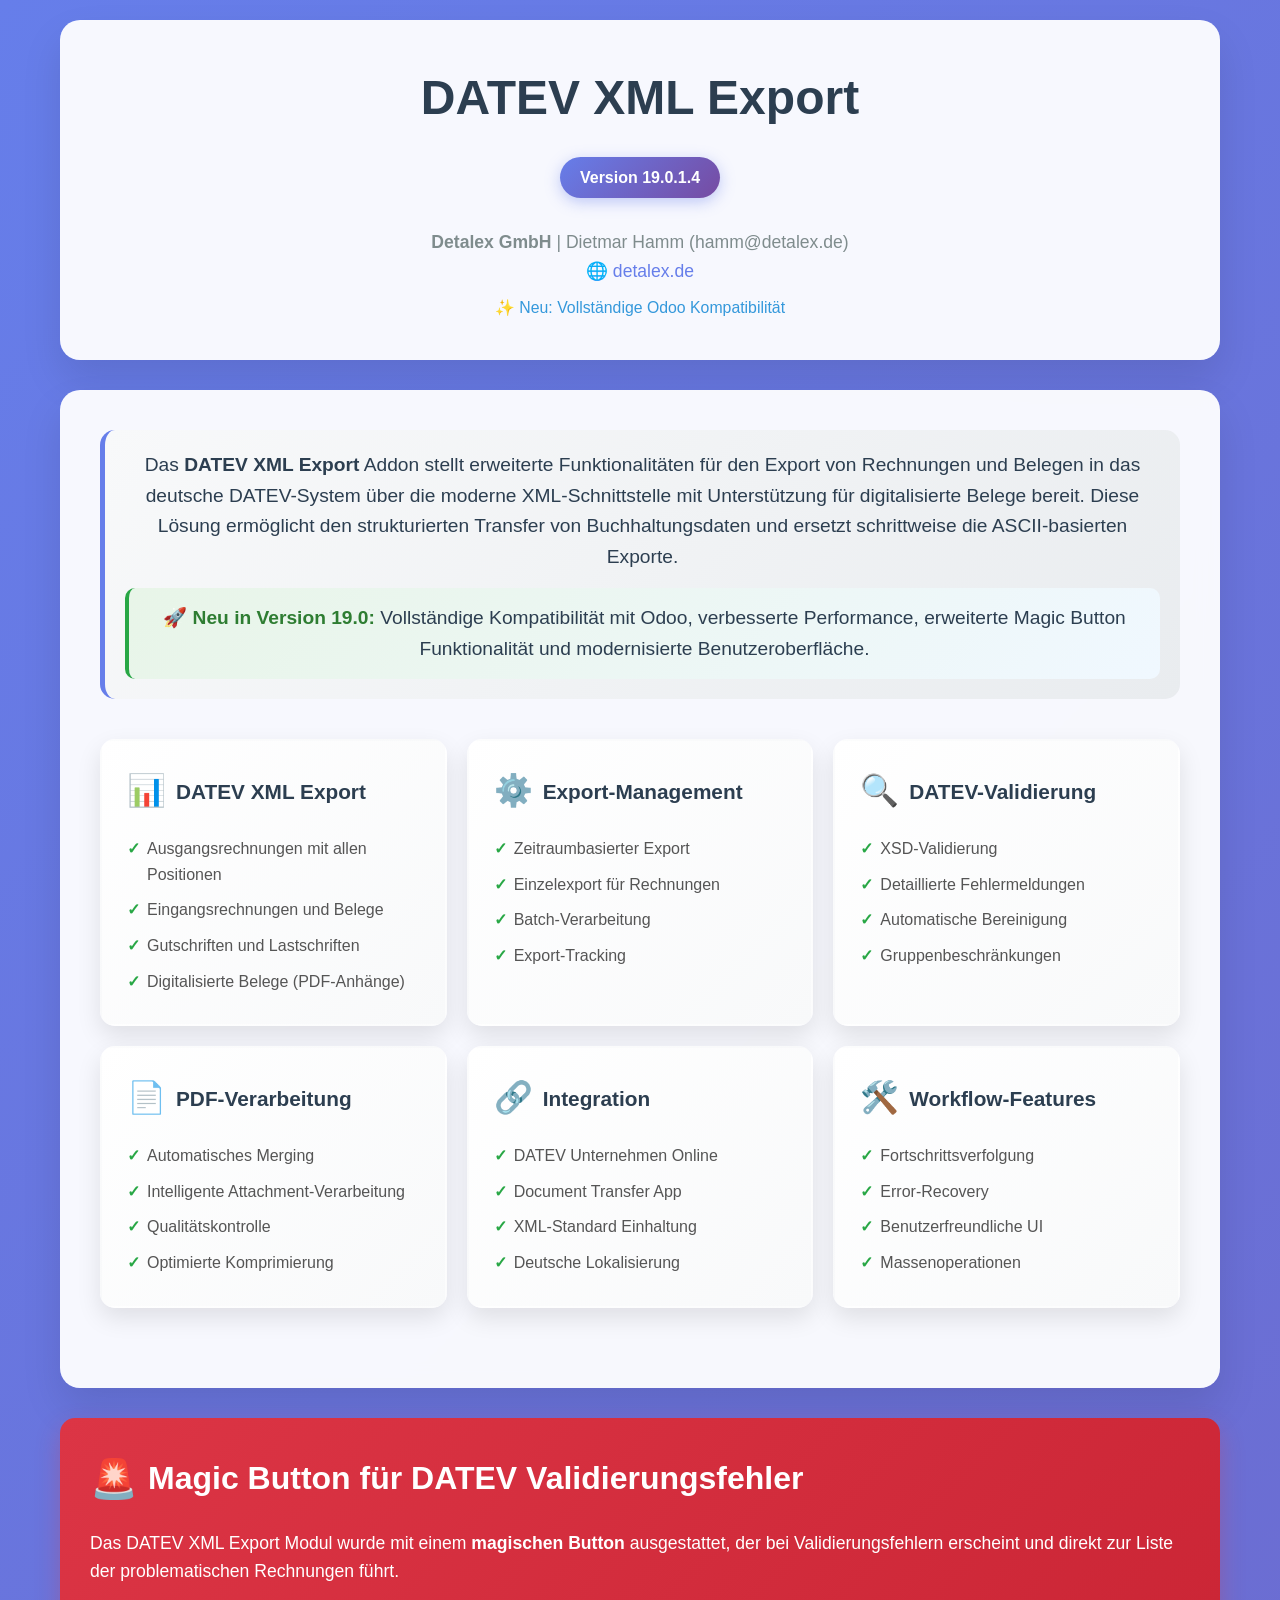
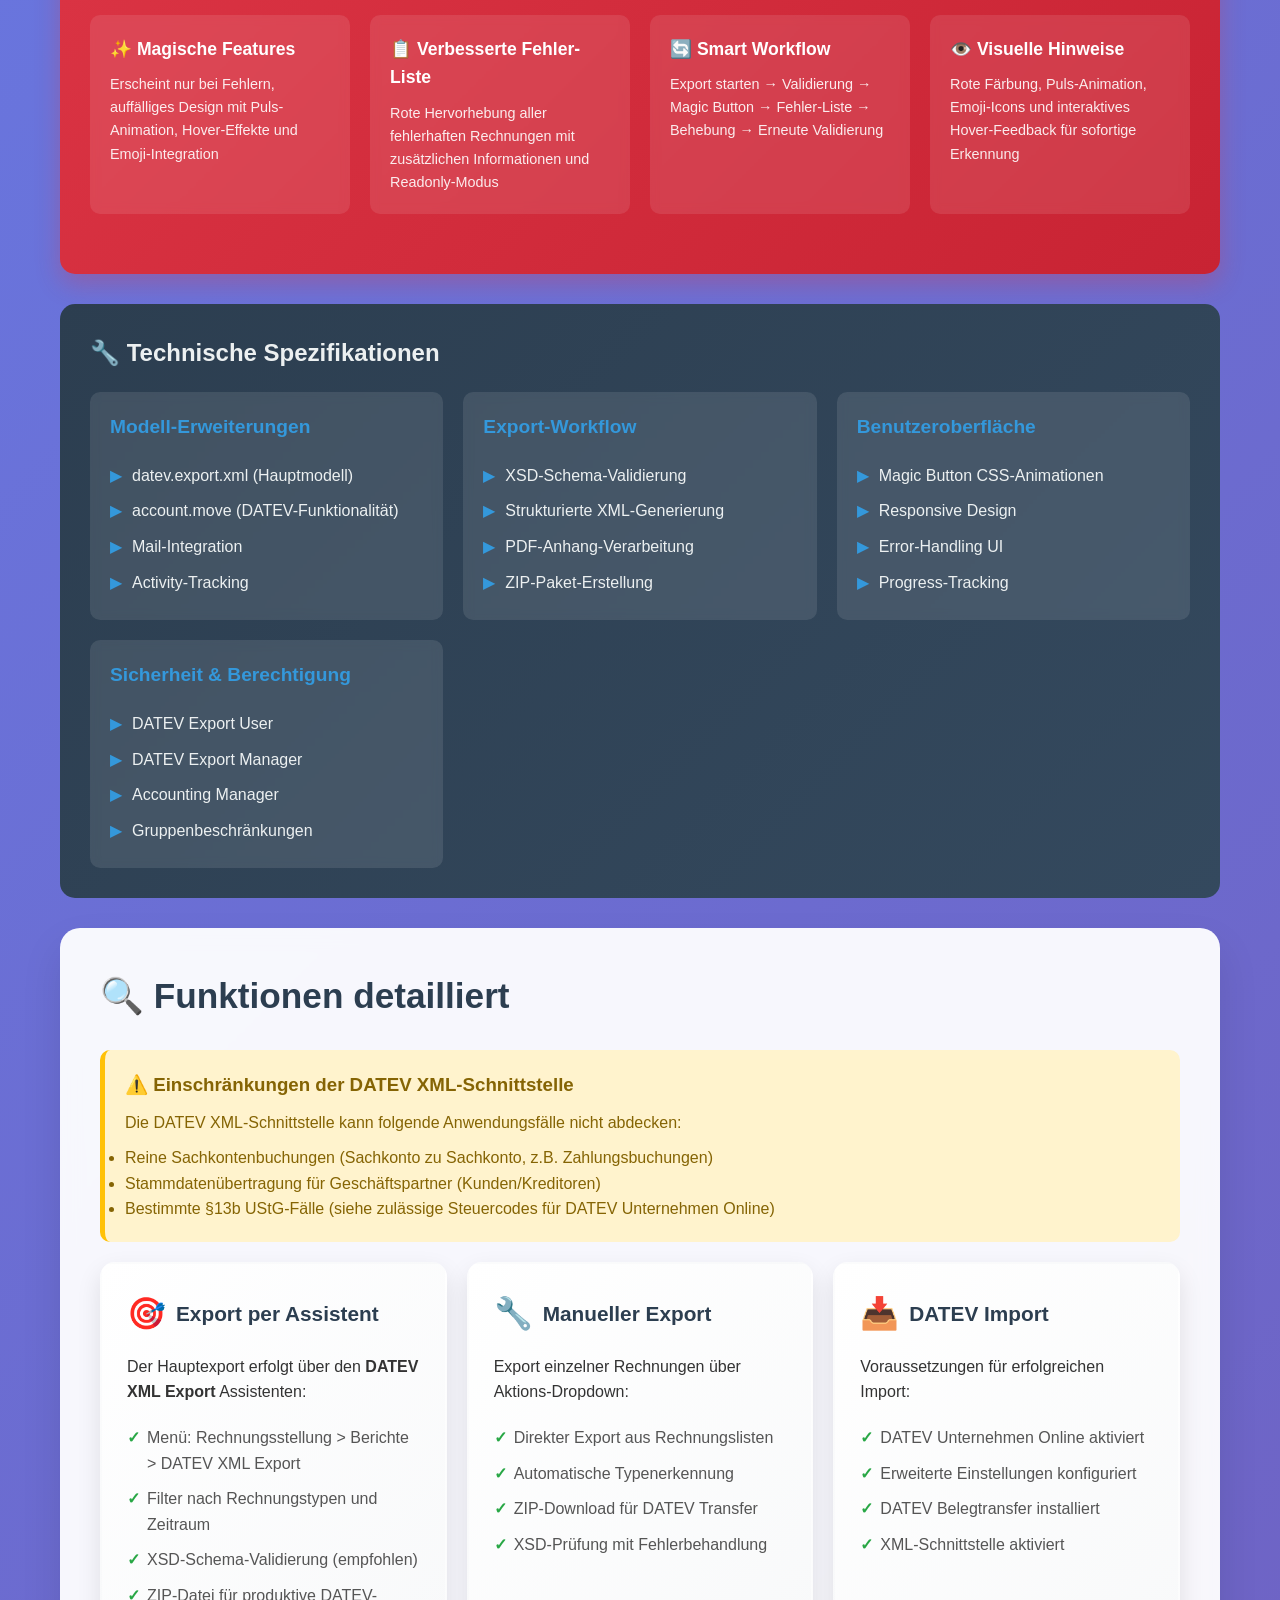
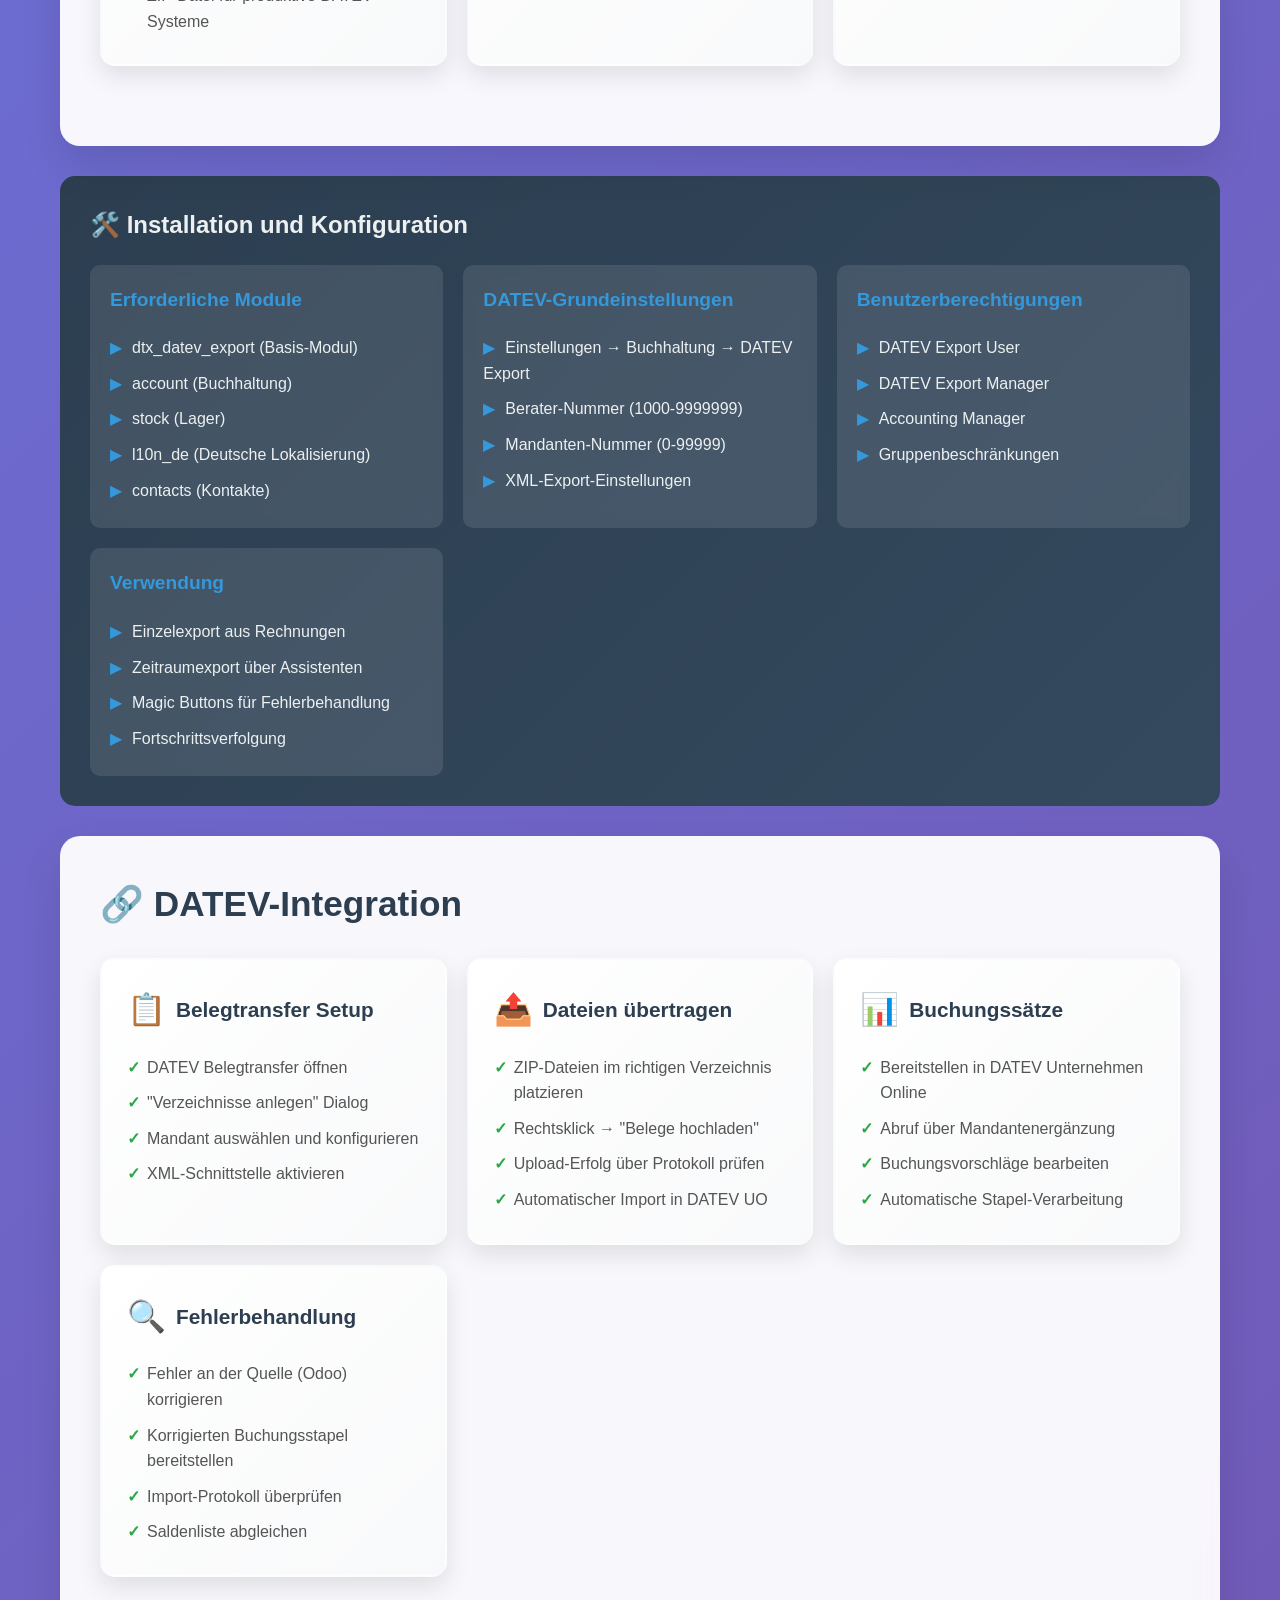
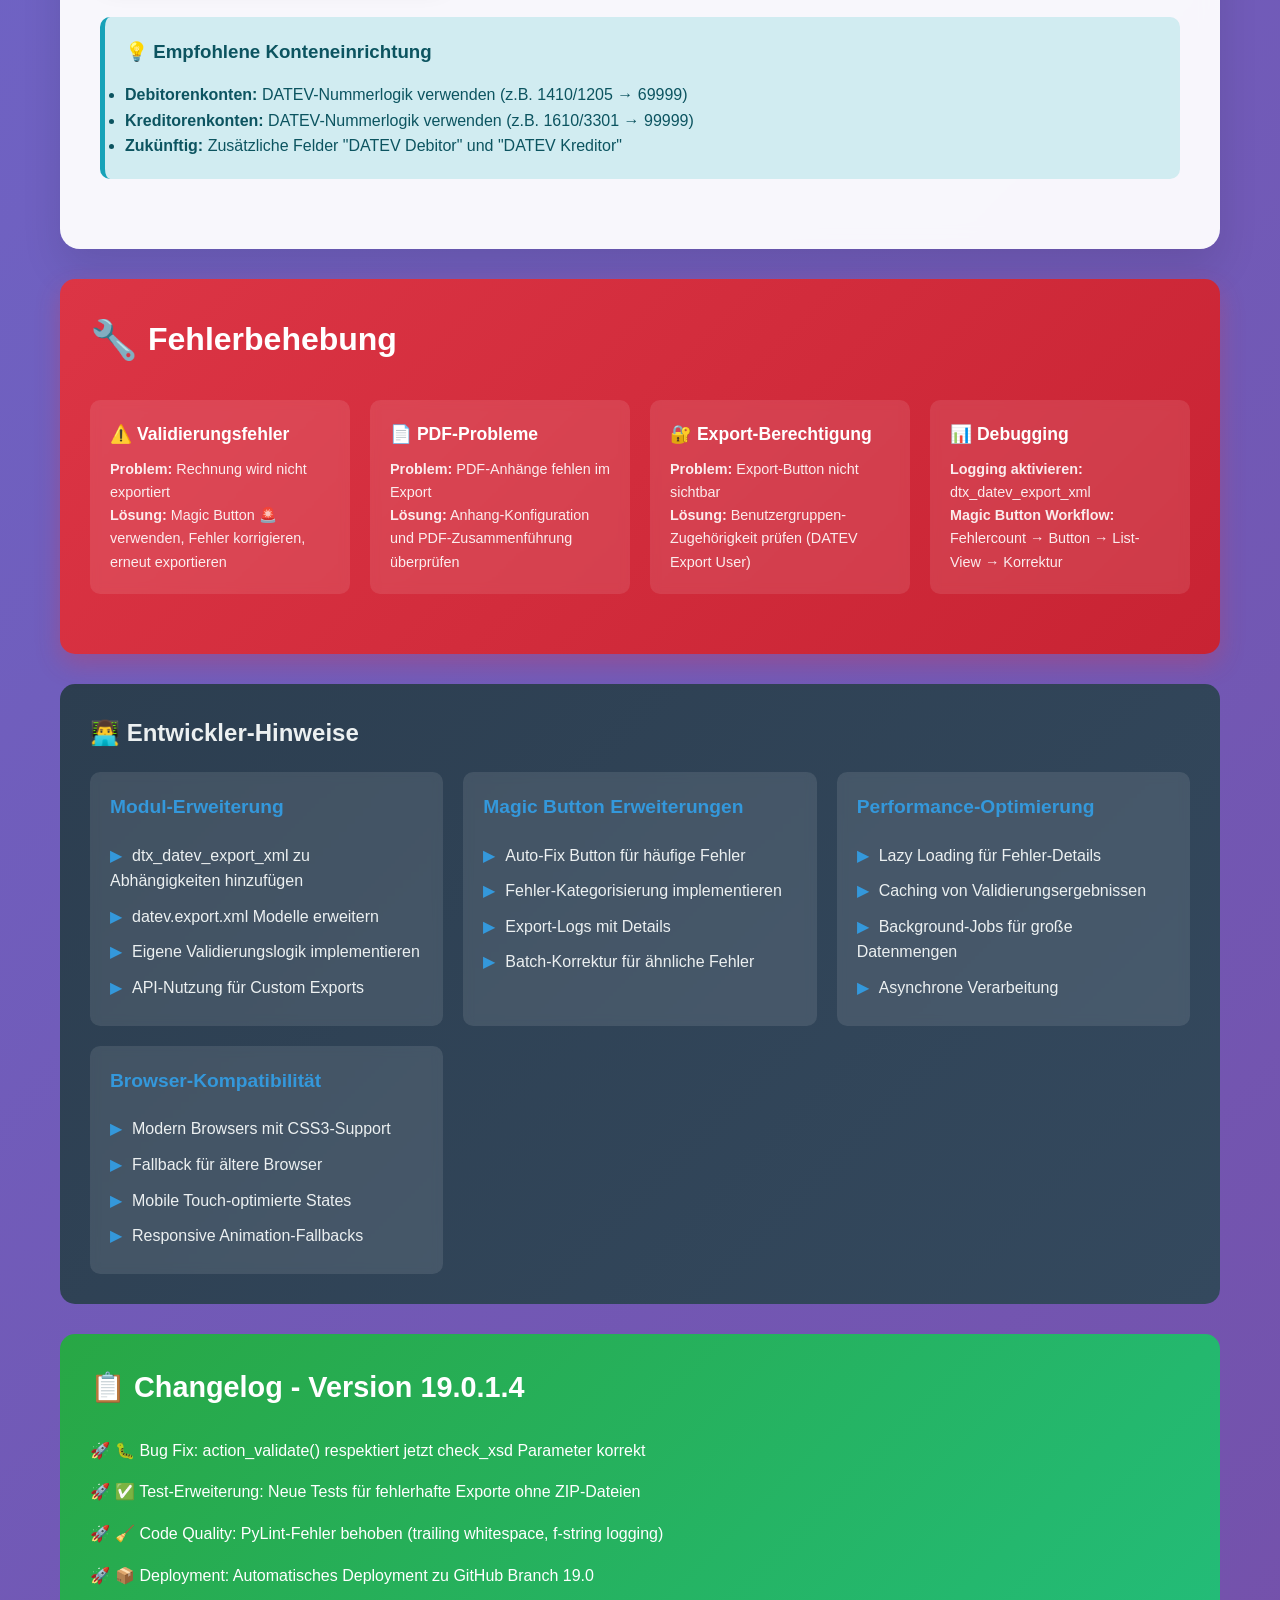
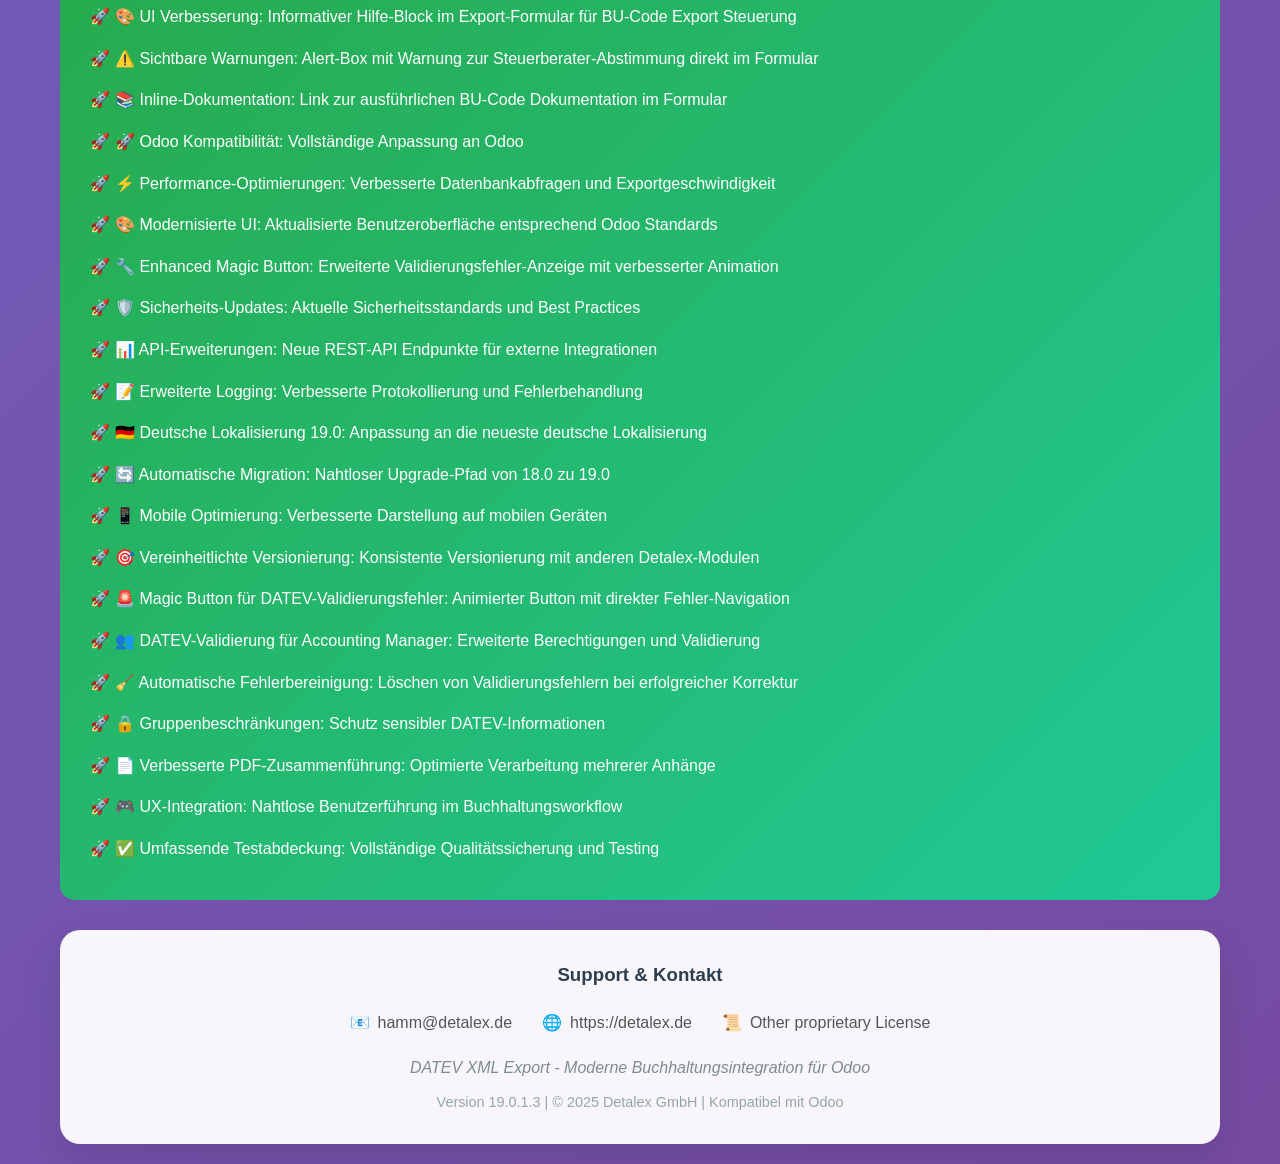
==== commit 0409a767: "Make app description Odoo-version-neutral" ====
--- a/dtx_datev_export_xml/static/description/index.html
+++ b/dtx_datev_export_xml/static/description/index.html
@@ -345,10 +345,10 @@
  <!-- Header -->
  <div class="header">
  <h1>DATEV XML Export</h1>
- <div class="version-badge">Version 18.0.1.3</div>
+ <div class="version-badge">Version 19.0.1.4</div>
  <div class="company-info">
  <strong>Detalex GmbH</strong> | Dietmar Hamm (hamm@detalex.de)<br>
- <a href="https://detalex.de" target="_blank" style="color: #667eea; text-decoration: none;">🌐 detalex.de</a>
+ <a href="https://detalex.de/odoo-datev" target="_blank" style="color: #667eea; text-decoration: none;">🌐 detalex.de</a>
  <div style="margin-top: 10px; font-size: 0.9em; color: #3498db;">
  ✨ Neu: Vollständige Odoo Kompatibilität
  </div>
@@ -360,7 +360,7 @@
  <div class="description">
  Das <strong>DATEV XML Export</strong> Addon stellt erweiterte Funktionalitäten für den Export von Rechnungen und Belegen in das deutsche DATEV-System über die moderne XML-Schnittstelle mit Unterstützung für digitalisierte Belege bereit. Diese Lösung ermöglicht den strukturierten Transfer von Buchhaltungsdaten und ersetzt schrittweise die ASCII-basierten Exporte.
  <div style="margin-top: 15px; padding: 15px; background: linear-gradient(135deg, #e8f5e8, #f0f8ff); border-radius: 10px; border-left: 4px solid #28a745;">
- <strong style="color: #2e7d32;">🚀 Neu in Version 18.0:</strong> Vollständige Kompatibilität mit Odoo, verbesserte Performance, erweiterte Magic Button Funktionalität und modernisierte Benutzeroberfläche.
+ <strong style="color: #2e7d32;">🚀 Neu in Version 19.0:</strong> Vollständige Kompatibilität mit Odoo, verbesserte Performance, erweiterte Magic Button Funktionalität und modernisierte Benutzeroberfläche.
  </div>
  </div>
 
@@ -736,8 +736,12 @@
 
  <!-- Changelog -->
  <div class="changelog">
- <h2>📋 Changelog - Version 18.0.1.3</h2>
- <ul>
+ <h2>📋 Changelog - Version 19.0.1.4</h2>
+ <ul>
+ <li>🐛 Bug Fix: action_validate() respektiert jetzt check_xsd Parameter korrekt</li>
+ <li>✅ Test-Erweiterung: Neue Tests für fehlerhafte Exporte ohne ZIP-Dateien</li>
+ <li>🧹 Code Quality: PyLint-Fehler behoben (trailing whitespace, f-string logging)</li>
+ <li>📦 Deployment: Automatisches Deployment zu GitHub Branch 19.0</li>
  <li>🎨 UI Verbesserung: Informativer Hilfe-Block im Export-Formular für BU-Code Export Steuerung</li>
  <li>⚠️ Sichtbare Warnungen: Alert-Box mit Warnung zur Steuerberater-Abstimmung direkt im Formular</li>
  <li>📚 Inline-Dokumentation: Link zur ausführlichen BU-Code Dokumentation im Formular</li>
@@ -748,8 +752,8 @@
  <li>🛡️ Sicherheits-Updates: Aktuelle Sicherheitsstandards und Best Practices</li>
  <li>📊 API-Erweiterungen: Neue REST-API Endpunkte für externe Integrationen</li>
  <li>📝 Erweiterte Logging: Verbesserte Protokollierung und Fehlerbehandlung</li>
- <li>🇩🇪 Deutsche Lokalisierung 18.0: Anpassung an die neueste deutsche Lokalisierung</li>
- <li>🔄 Automatische Migration: Nahtloser Upgrade-Pfad von 17.0 zu 18.0</li>
+ <li>🇩🇪 Deutsche Lokalisierung 19.0: Anpassung an die neueste deutsche Lokalisierung</li>
+ <li>🔄 Automatische Migration: Nahtloser Upgrade-Pfad von 18.0 zu 19.0</li>
  <li>📱 Mobile Optimierung: Verbesserte Darstellung auf mobilen Geräten</li>
  <li>🎯 Vereinheitlichte Versionierung: Konsistente Versionierung mit anderen Detalex-Modulen</li>
  <li>🚨 Magic Button für DATEV-Validierungsfehler: Animierter Button mit direkter Fehler-Navigation</li>
@@ -783,7 +787,7 @@
  DATEV XML Export - Moderne Buchhaltungsintegration für Odoo
  </p>
  <p style="margin-top: 10px; color: #95a5a6; font-size: 0.9em;">
- Version 18.0.1.3 | © 2025 Detalex GmbH | Kompatibel mit Odoo
+ Version 19.0.1.3 | © 2025 Detalex GmbH | Kompatibel mit Odoo
  </p>
  </div>
  </div>
